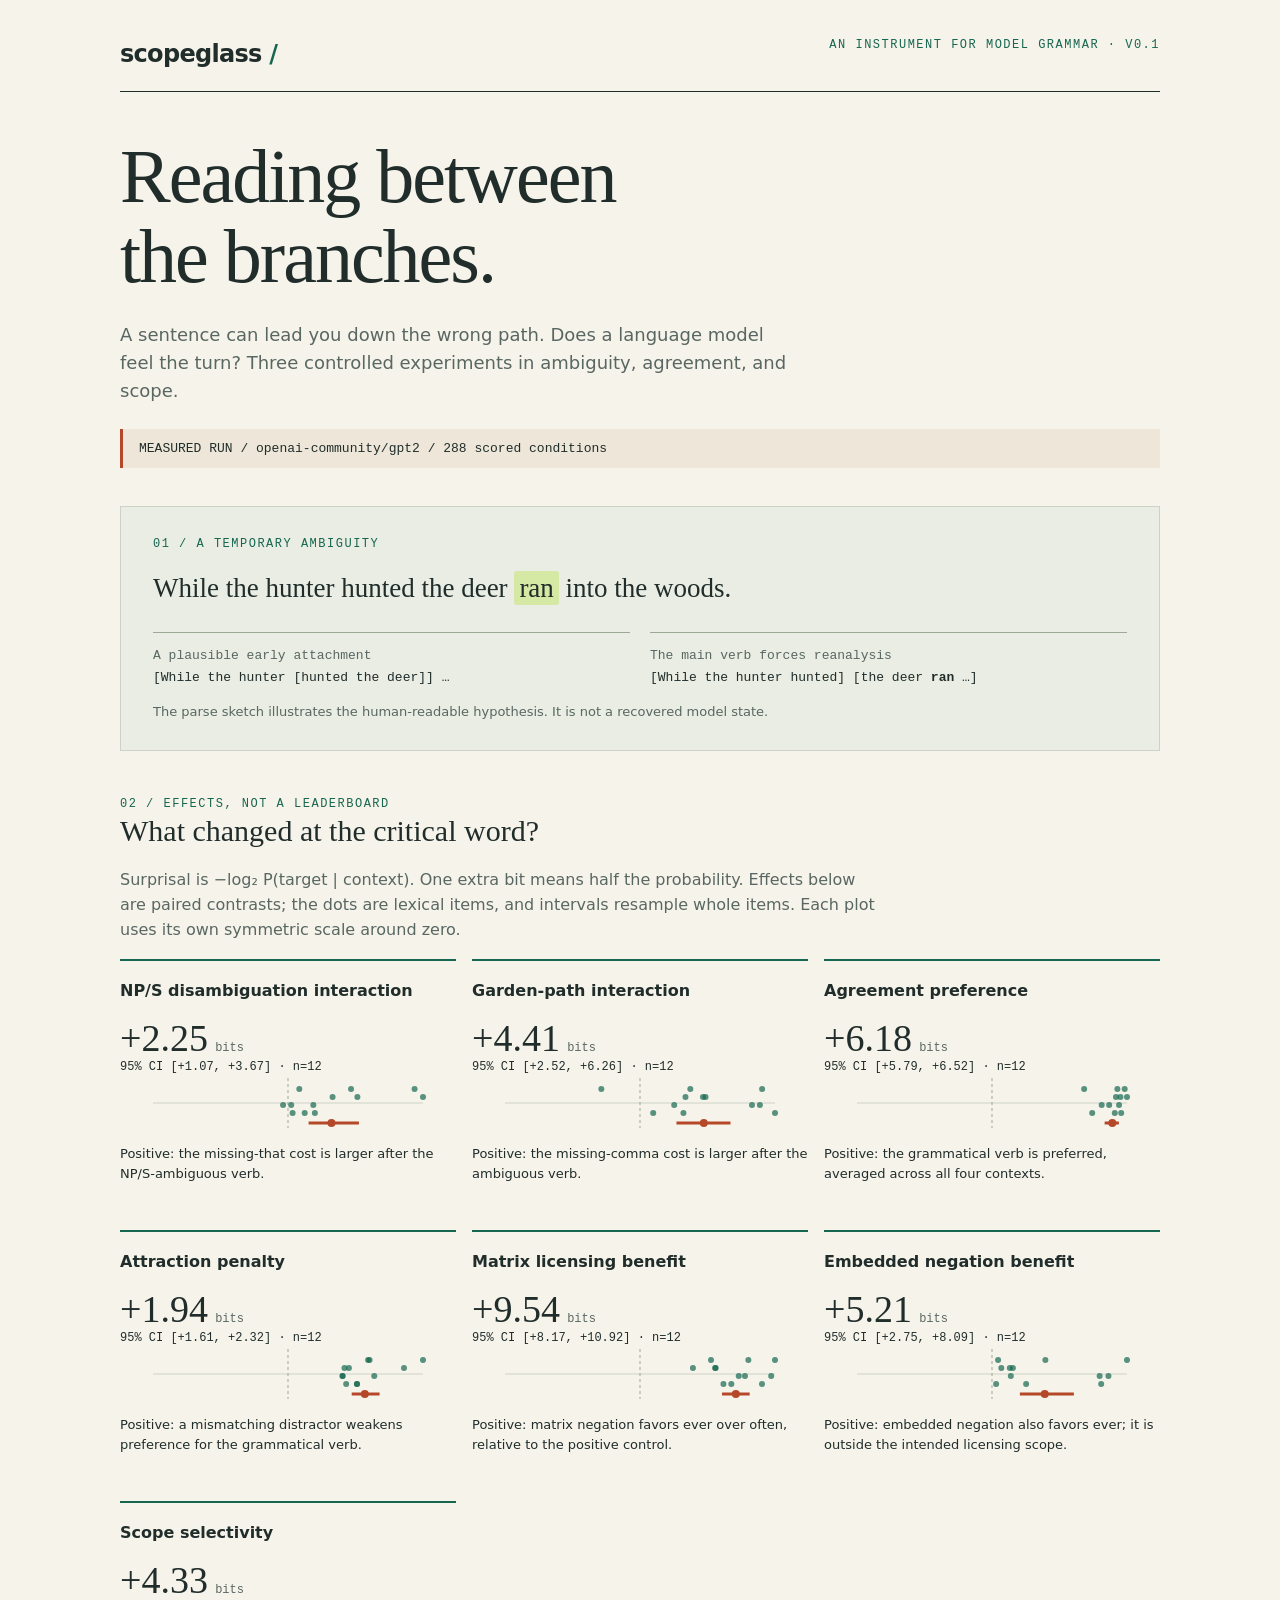
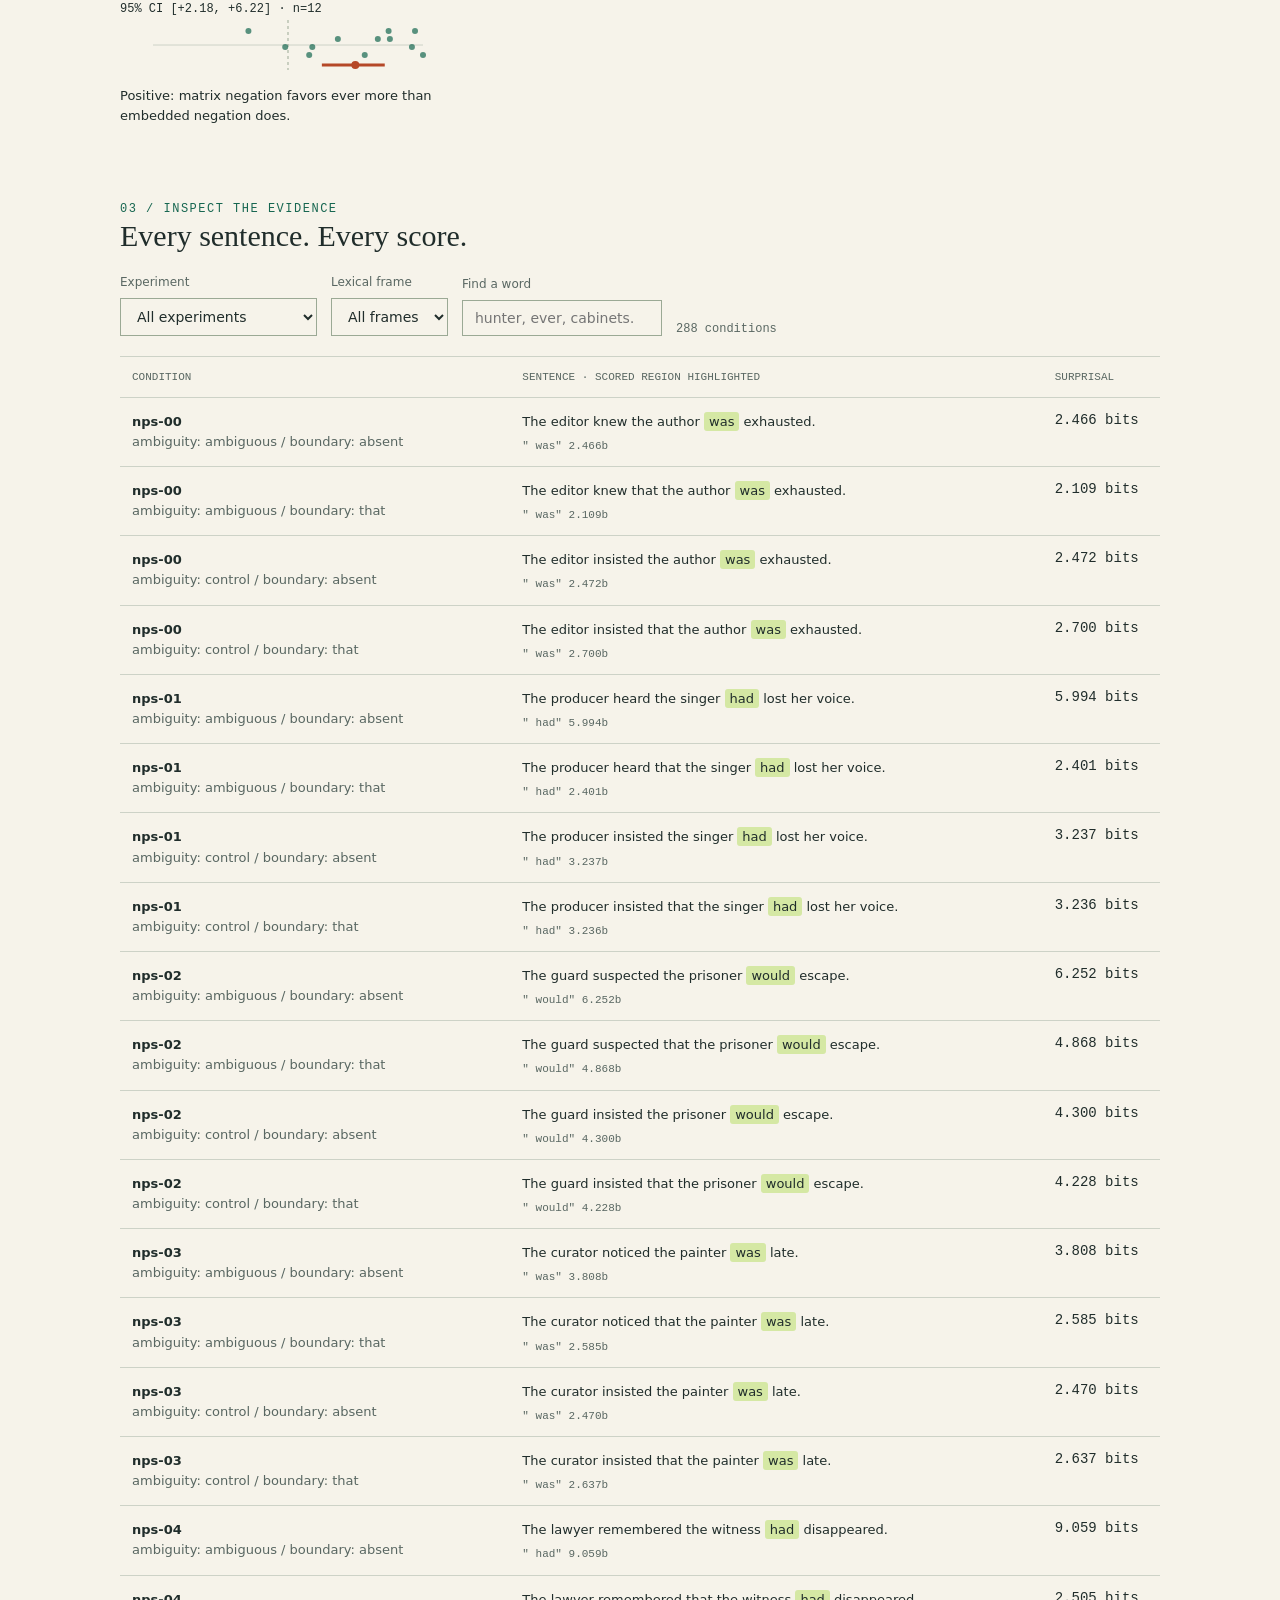
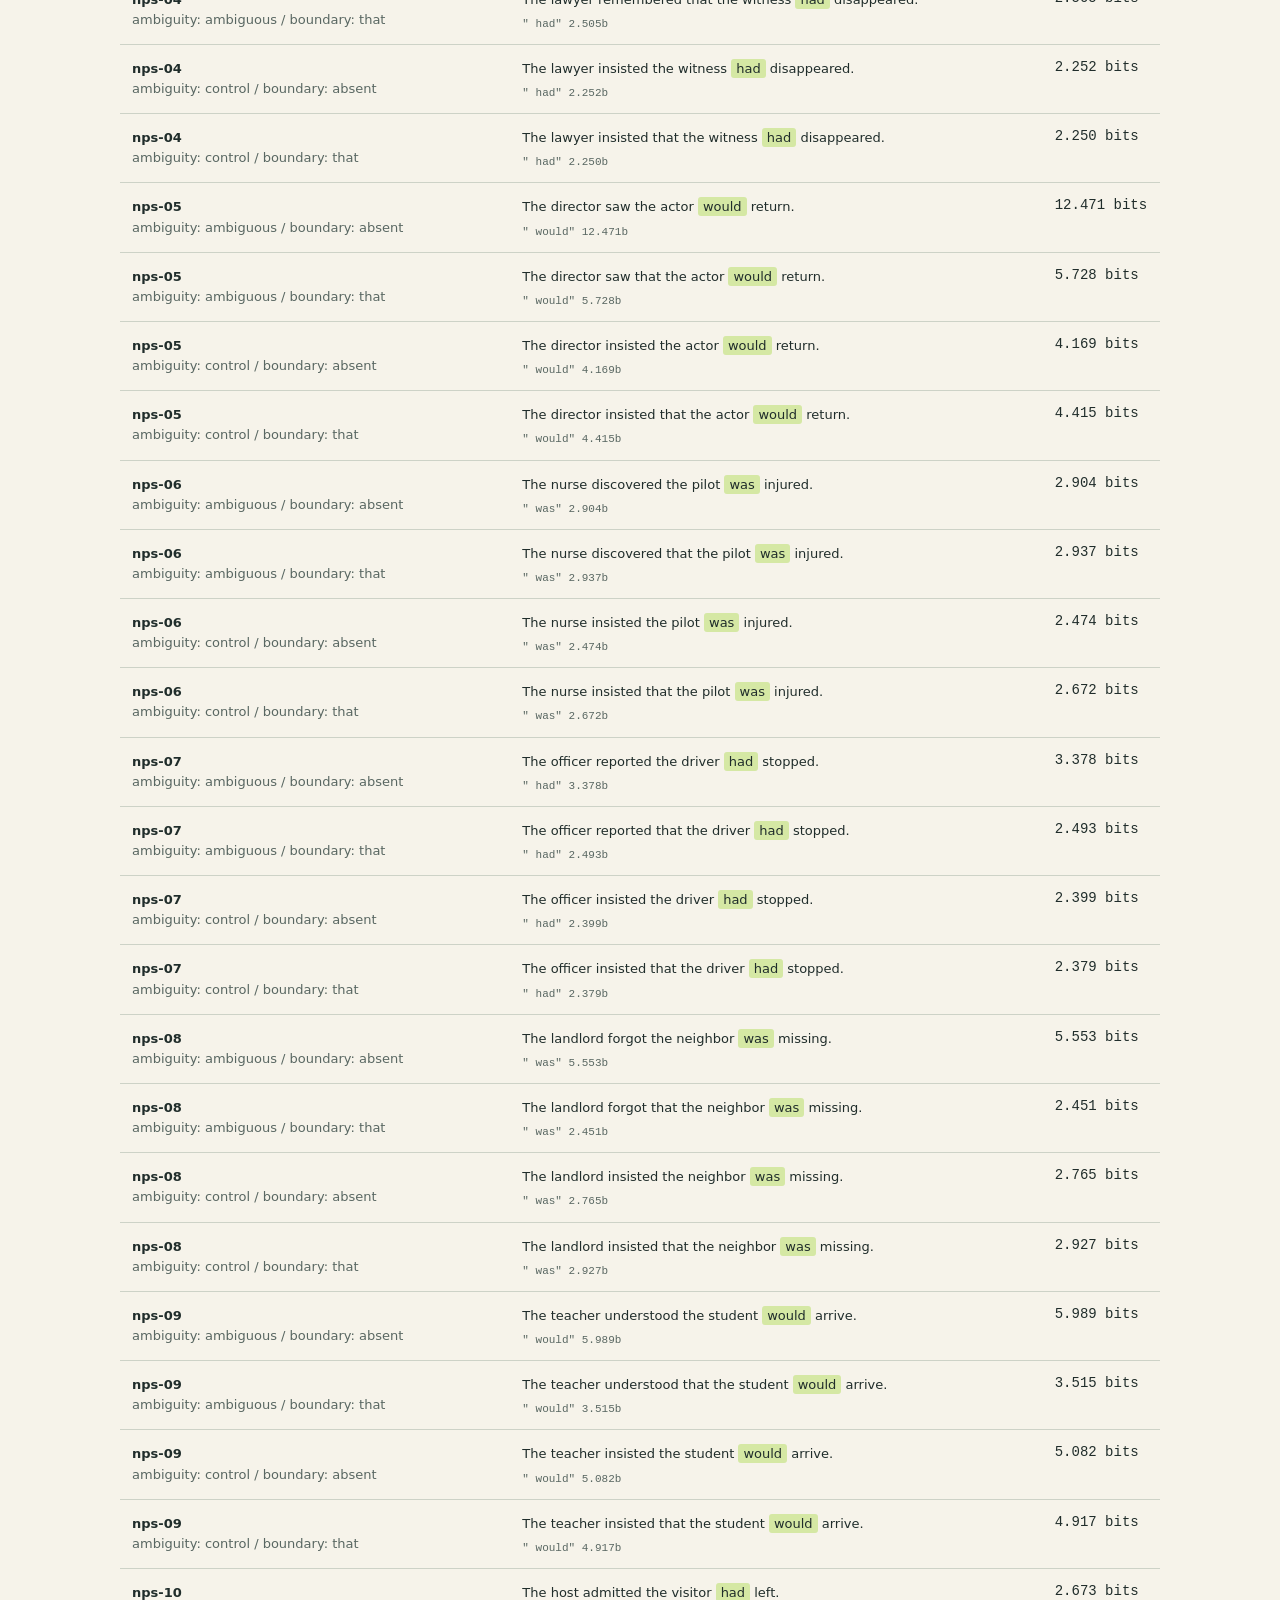
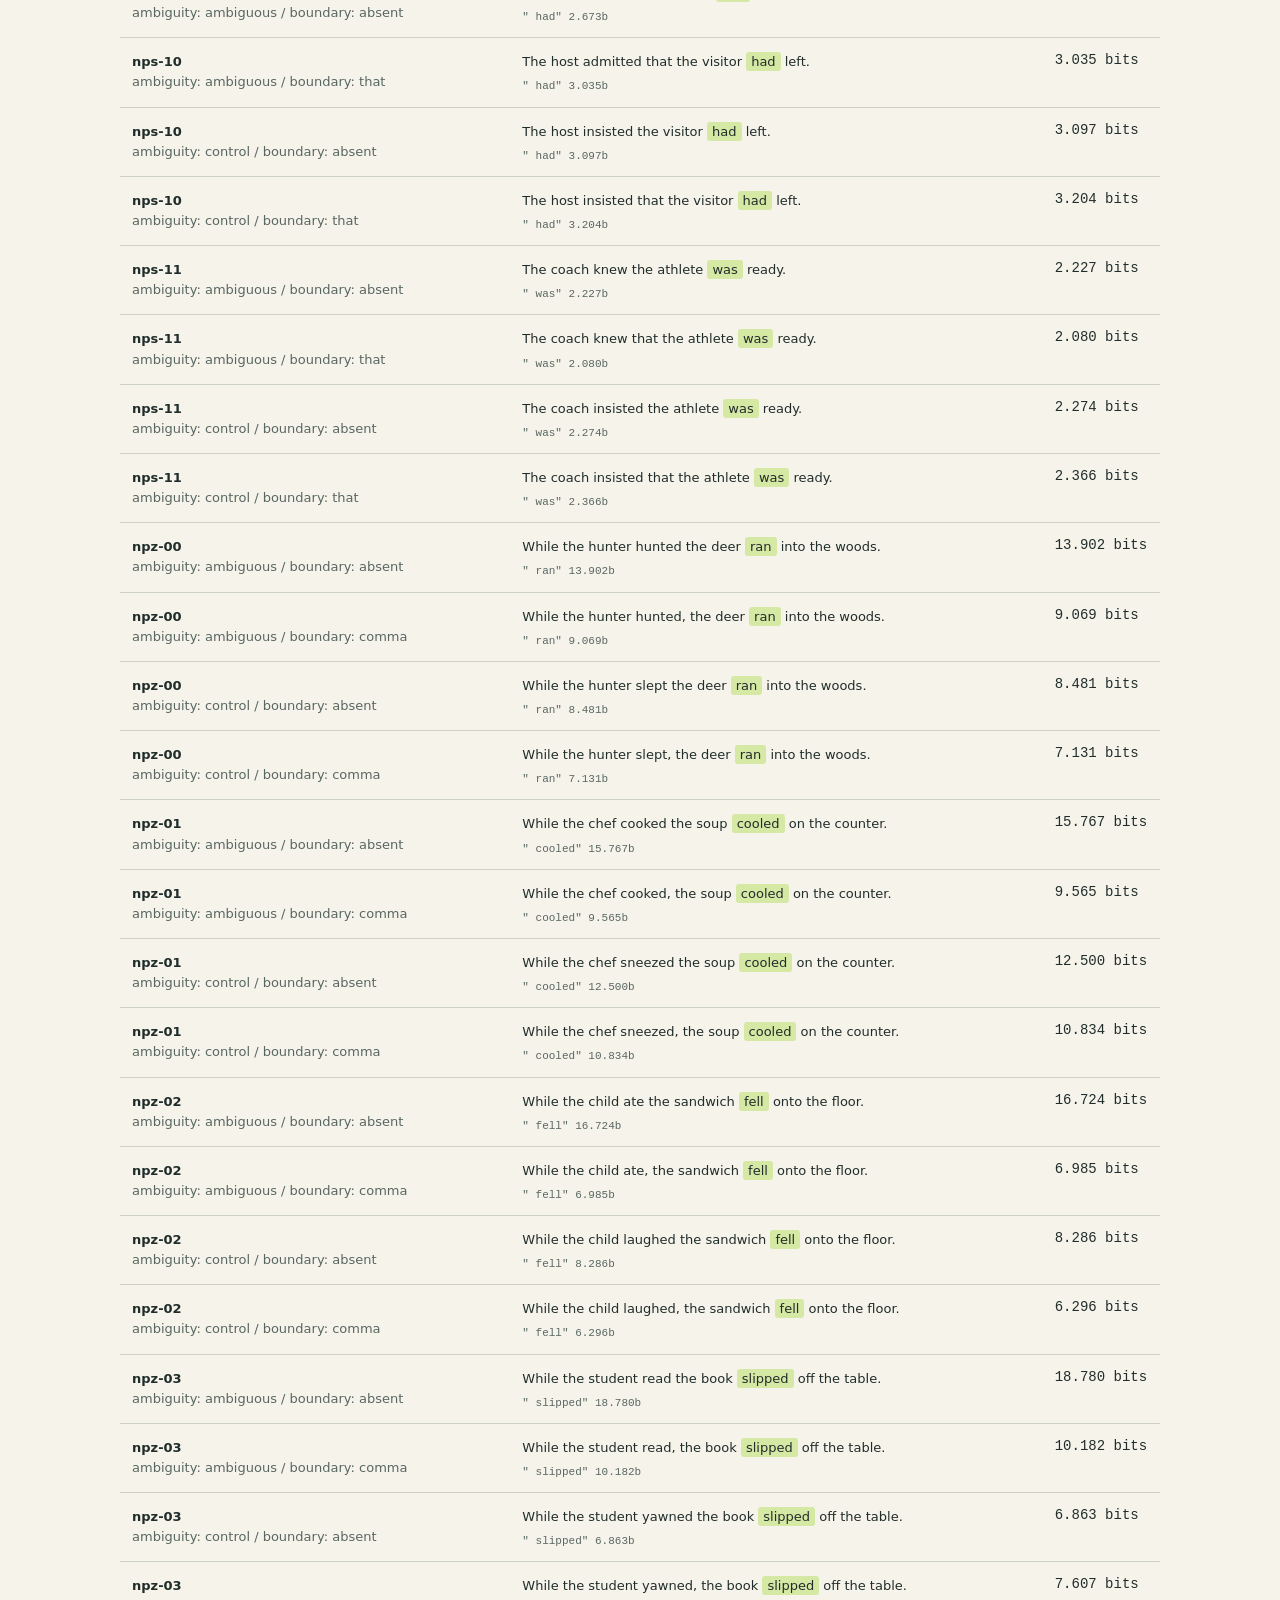
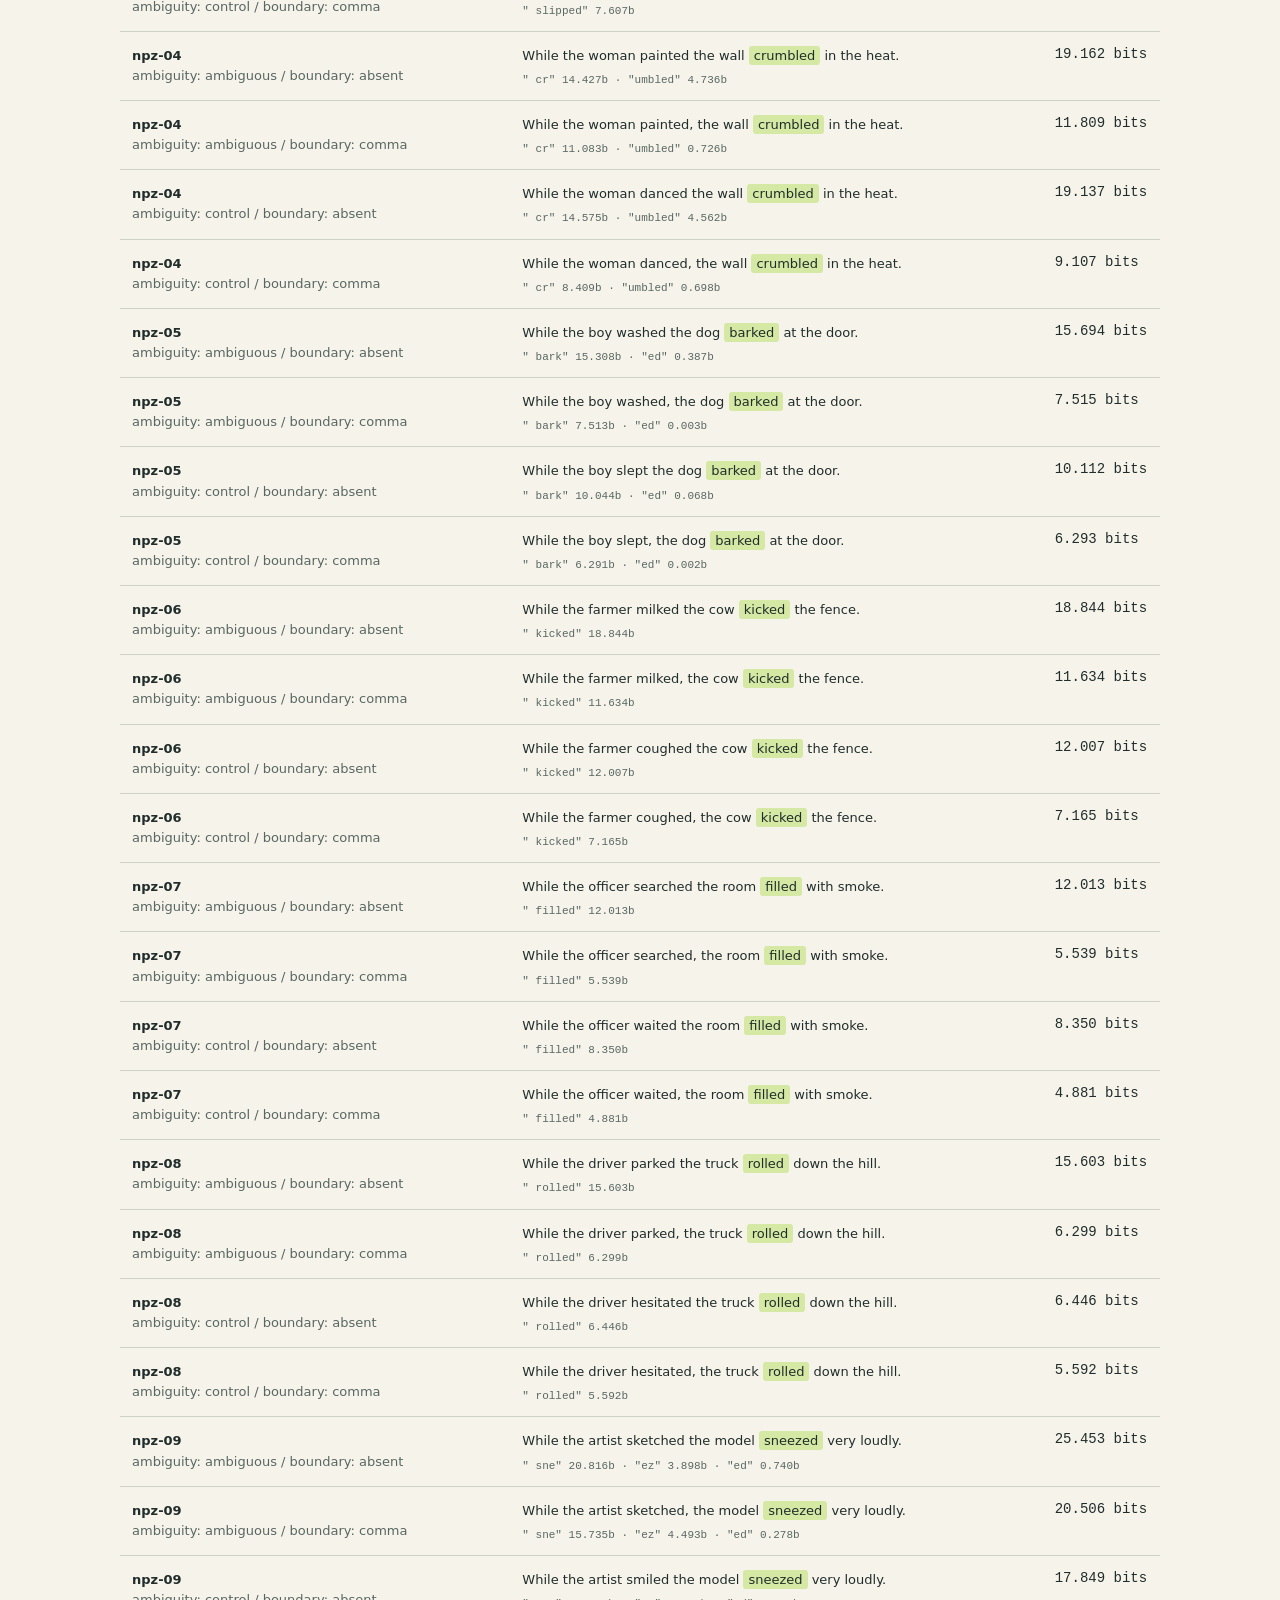
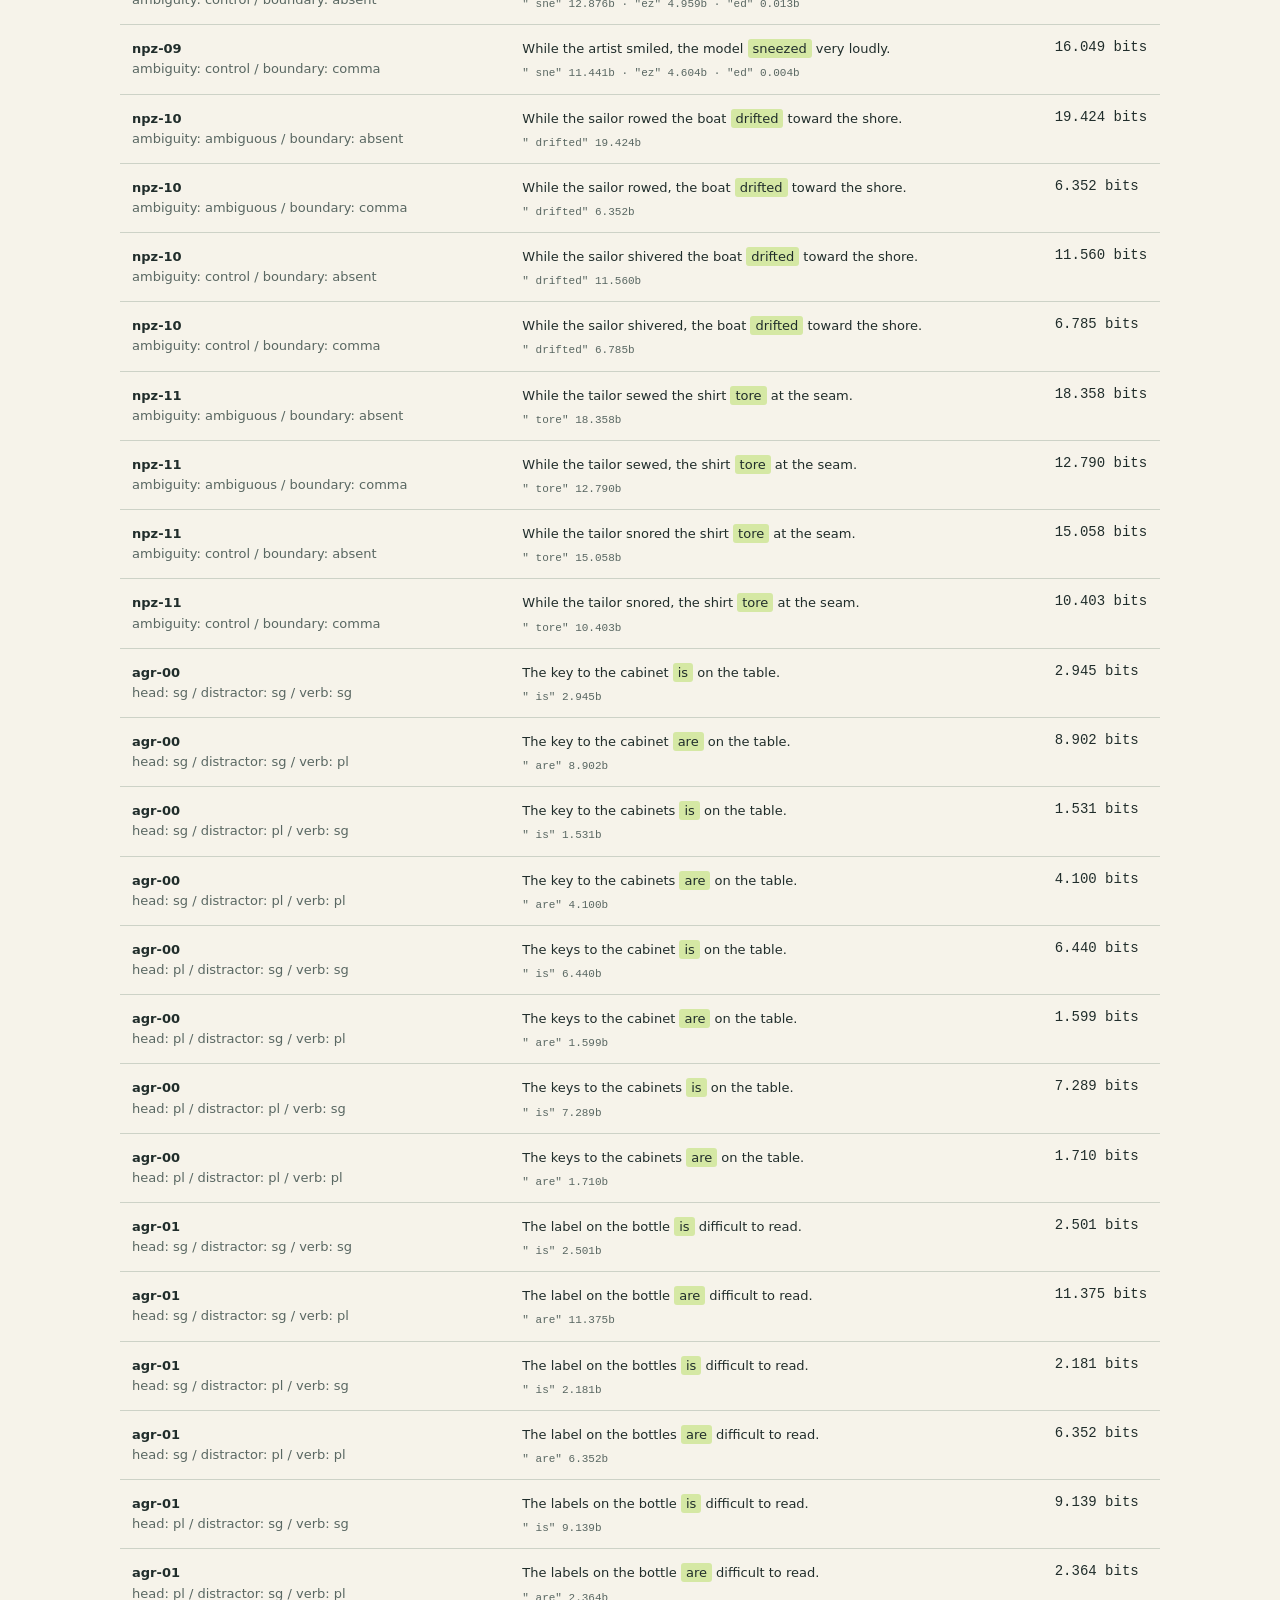
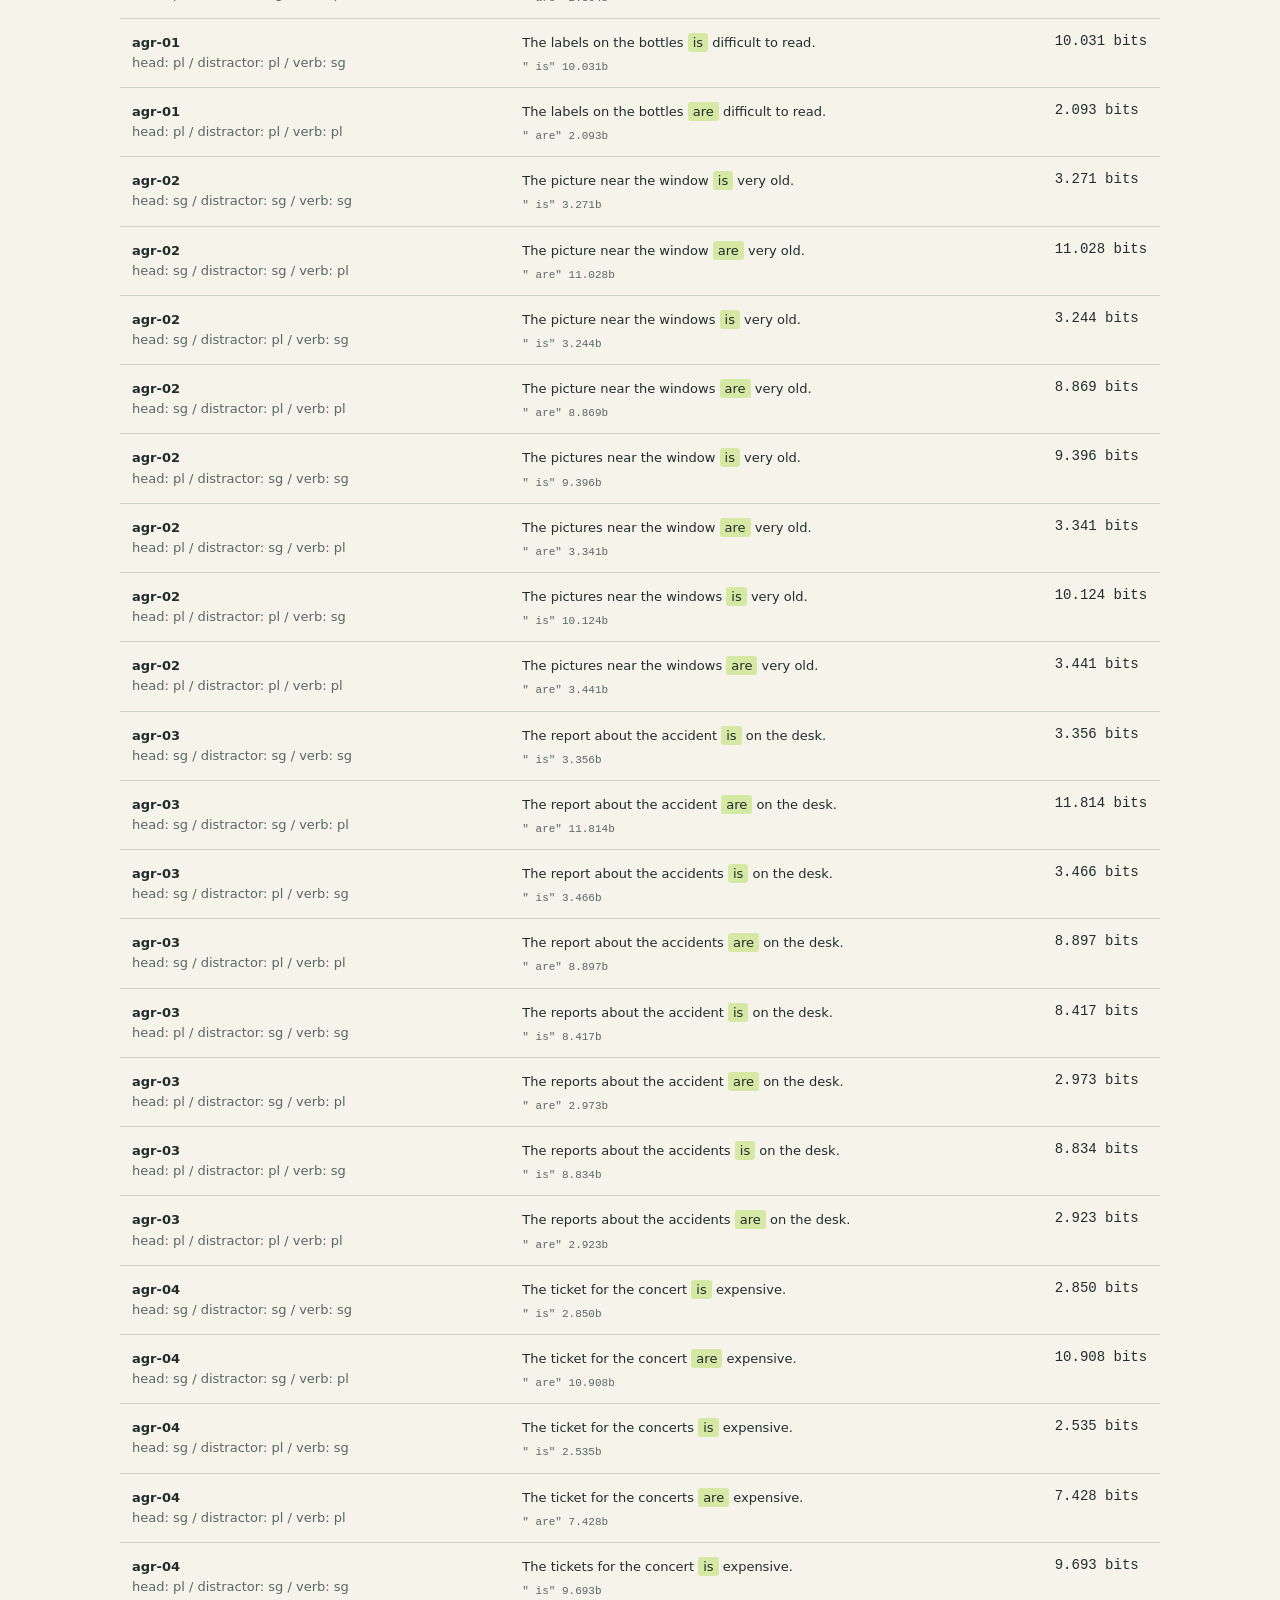
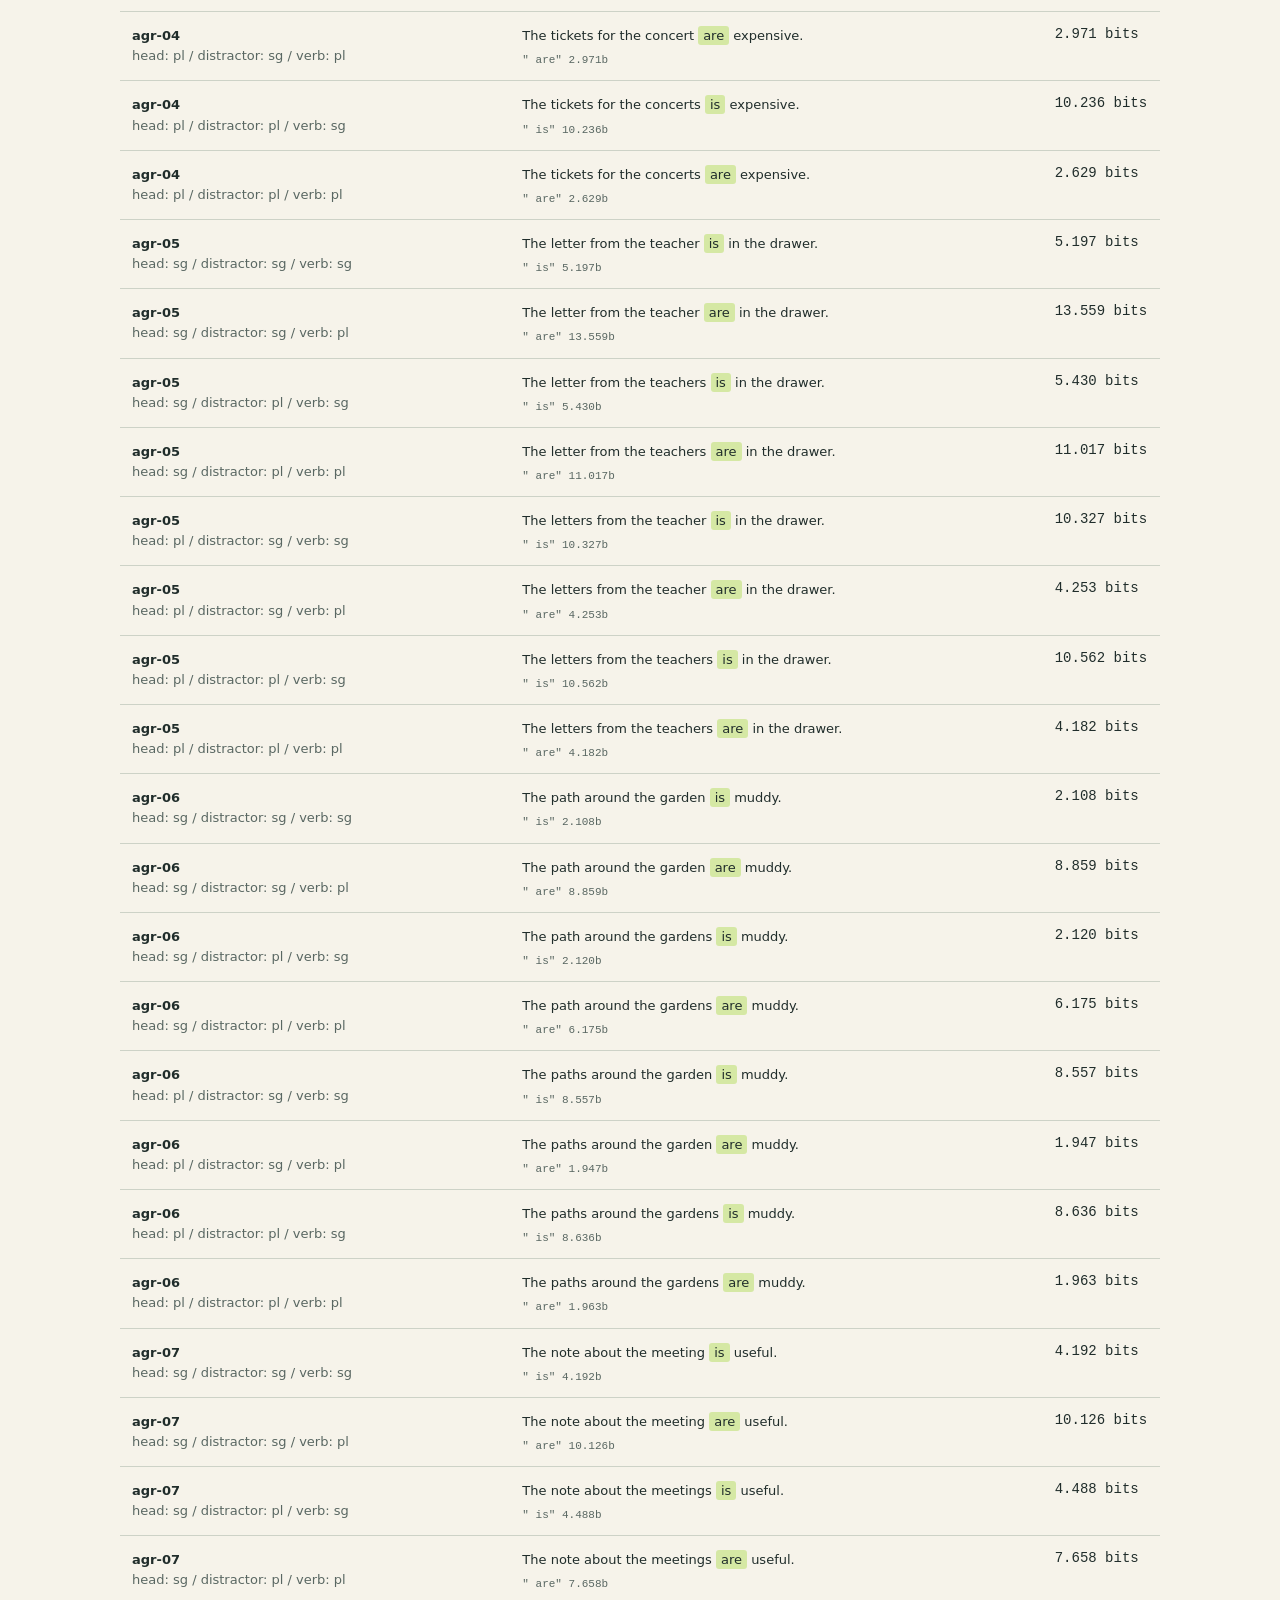
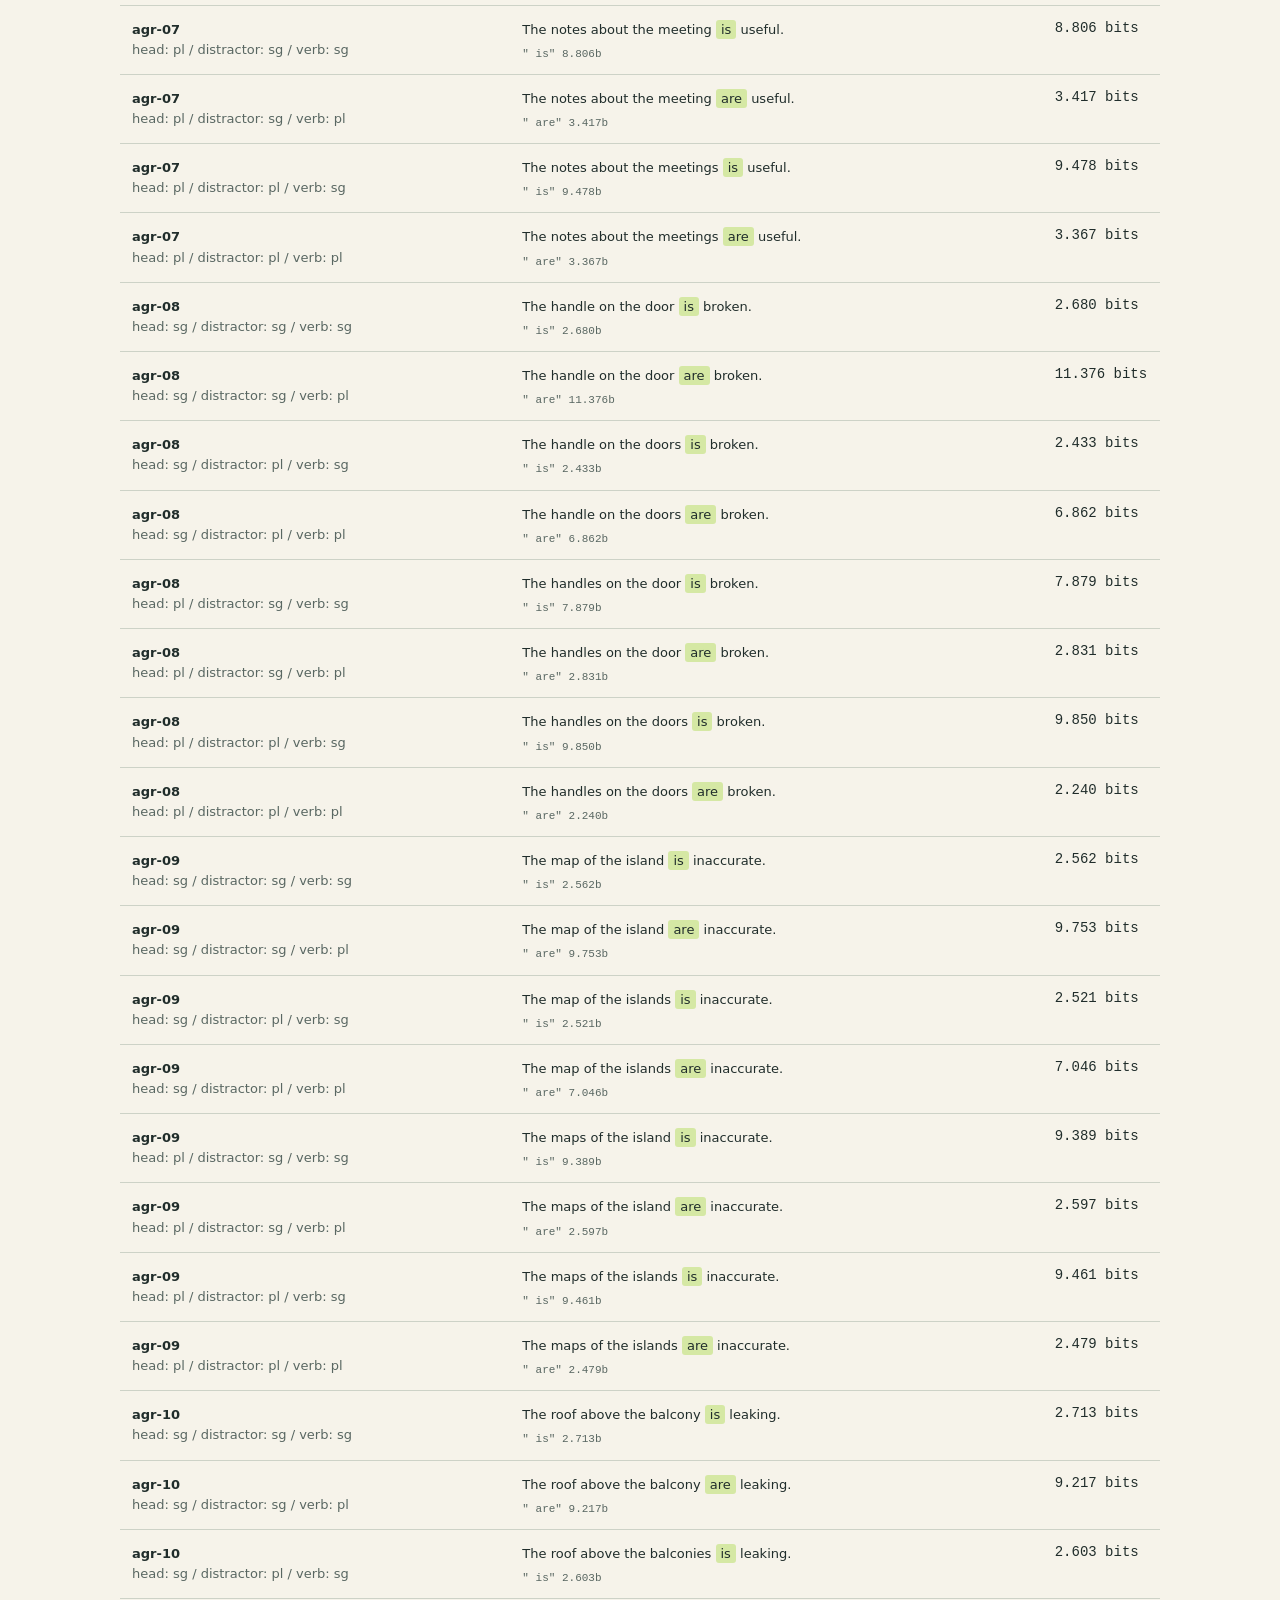
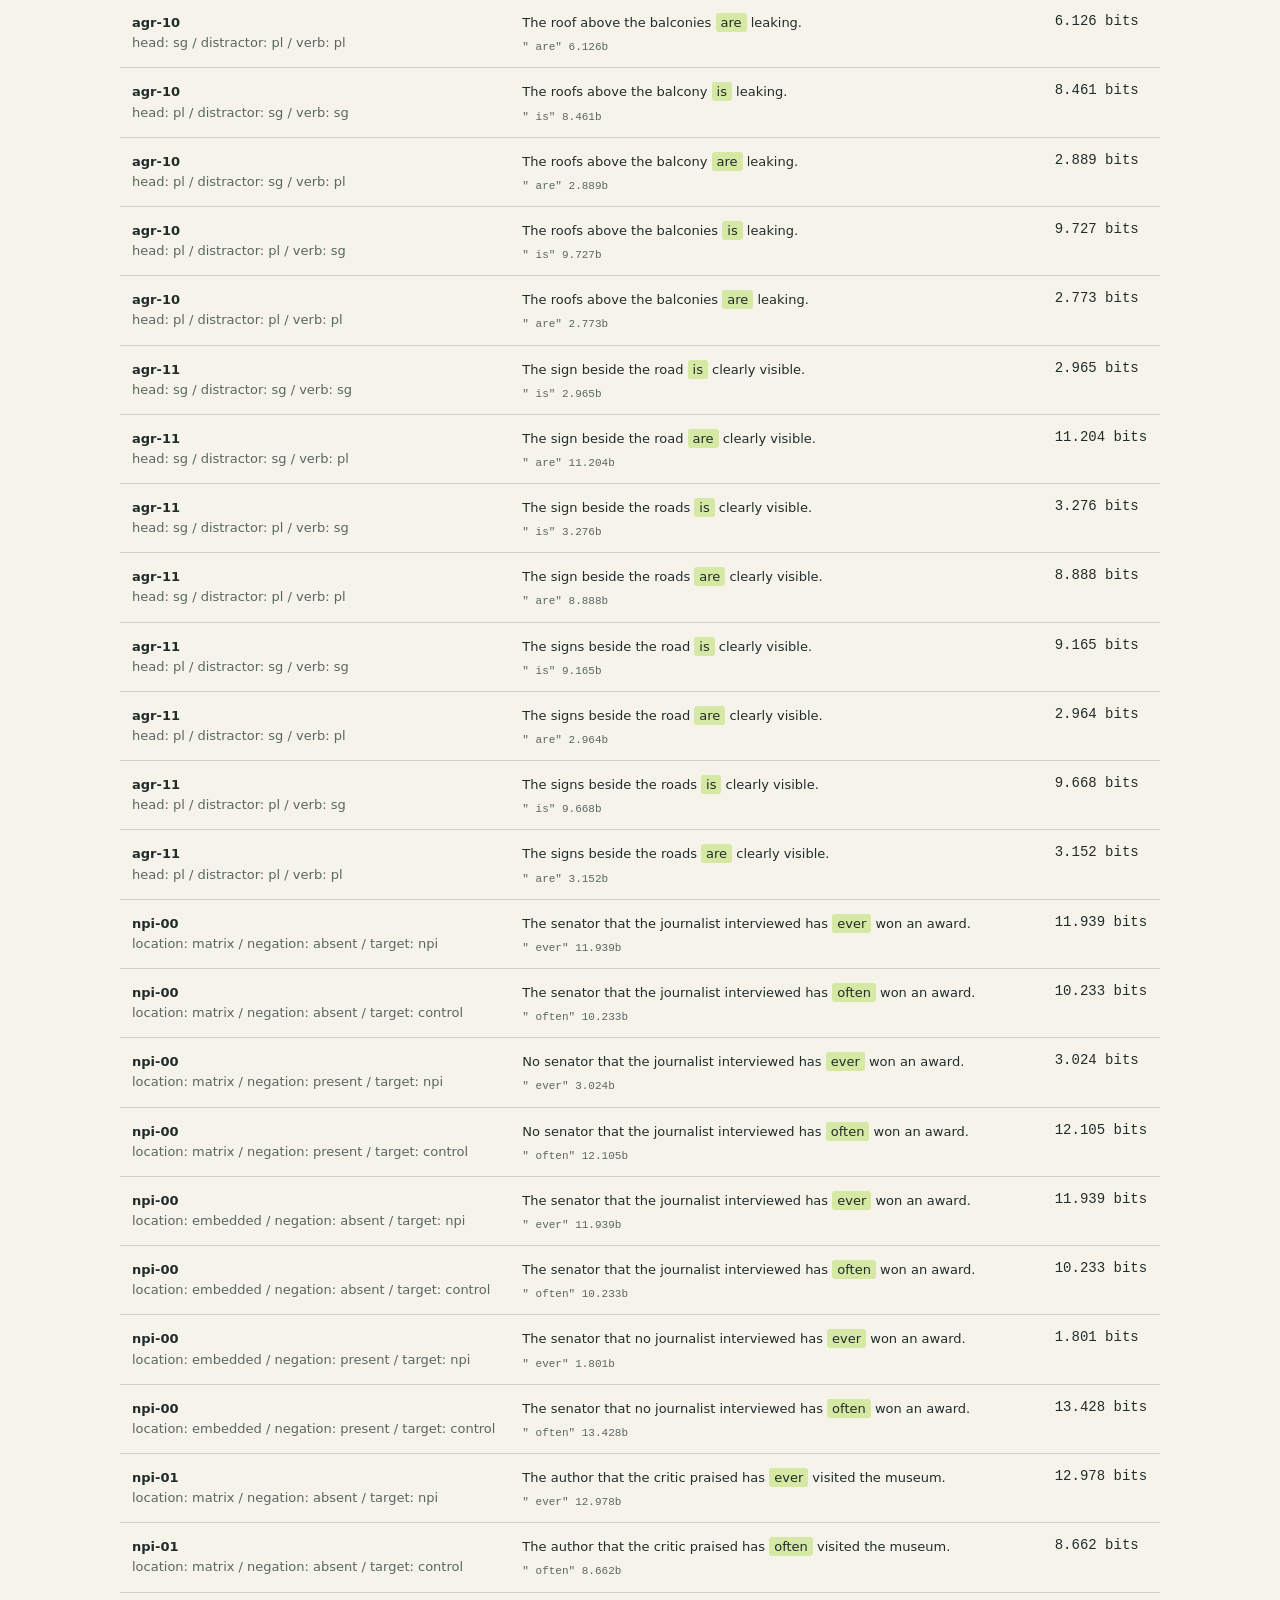
==== examples/gpt2-v2/report.html @ fc0a6b8c "Measure both GPT-2 and DistilGPT-2 on the expanded ambiguity suite" ====
<!doctype html>
<html lang="en">
<meta charset="utf-8">
<meta name="viewport" content="width=device-width, initial-scale=1">
<title>Scopeglass — Reading between the branches</title>
<style>
:root{--paper:#f6f3ea;--ink:#202d2b;--muted:#596762;--line:#cdd2c7;--green:#166650;--orange:#b54828}
*{box-sizing:border-box}body{margin:0;background:var(--paper);color:var(--ink);font:16px/1.55 system-ui,sans-serif}
main{max-width:1120px;margin:auto;padding:36px 40px 70px}header{display:flex;justify-content:space-between;border-bottom:1px solid var(--ink);padding-bottom:18px;gap:20px}
.brand{font-weight:750;letter-spacing:-.7px;font-size:24px}.eyebrow{font:12px/1.6 ui-monospace,monospace;text-transform:uppercase;letter-spacing:1.5px;color:var(--green)}
h1{font:normal clamp(42px,6vw,76px)/1.05 Georgia,serif;letter-spacing:-2px;max-width:780px;margin:45px 0 24px}h2{font:normal 30px Georgia,serif;margin:0 0 20px}h3{font-size:16px;margin:0 0 12px}p{max-width:760px} .intro{font-size:18px;color:var(--muted);max-width:670px}
.ribbon{padding:12px 16px;margin:25px 0;border-left:3px solid var(--orange);background:#eee7d9;font:13px ui-monospace,monospace;overflow-wrap:anywhere}
.specimen{margin:38px 0;background:#e9ede3;padding:28px 32px;border:1px solid var(--line)}.sentence{font:27px/1.6 Georgia,serif;margin:12px 0 22px}mark{background:#d5e8a4;color:var(--ink);padding:2px 5px;border-radius:3px}
.fork{display:grid;grid-template-columns:1fr 1fr;gap:20px;font:13px/1.7 ui-monospace,monospace}.fork>div{border-top:1px solid #9ba995;padding-top:12px}.muted{color:var(--muted)}
section{margin-top:44px} .cards{display:grid;grid-template-columns:repeat(3,1fr);gap:16px}.card{border-top:2px solid var(--green);padding:18px 0}.number{font:38px Georgia,serif}.unit{font:12px ui-monospace,monospace;color:var(--muted)}.card p{font-size:13px;margin:12px 0}
.ci{font:12px ui-monospace,monospace}.dotplot{width:100%;height:58px;display:block} .controls{display:flex;gap:14px;flex-wrap:wrap;align-items:end;margin:20px 0}label{font-size:12px;color:var(--muted);display:grid;gap:6px}select,input{background:transparent;color:var(--ink);border:1px solid #9ba995;padding:9px 12px;font:14px system-ui;max-width:100%}
.table-wrap{overflow:auto;border-top:1px solid var(--line)}table{border-collapse:collapse;width:100%;font-size:13px;text-align:left}th,td{padding:14px 12px;border-bottom:1px solid var(--line);vertical-align:top}th{font:11px ui-monospace,monospace;color:var(--muted);text-transform:uppercase;white-space:nowrap}td:first-child{min-width:150px}td:nth-child(2){min-width:340px} .bits{white-space:nowrap;font:14px ui-monospace,monospace}.token{font:11px ui-monospace,monospace;color:var(--muted);display:block;margin-top:8px}
details{margin-top:25px;border-top:1px solid var(--line);padding:16px 0}summary{cursor:pointer;font-weight:600}pre{font-size:12px;overflow:auto;white-space:pre-wrap;overflow-wrap:anywhere}footer{border-top:1px solid var(--ink);margin-top:48px;padding-top:16px;font-size:12px;color:var(--muted)}a{color:var(--green)} .count{font:12px ui-monospace,monospace;color:var(--muted)}
@media(max-width:700px){main{padding:24px 20px}.cards{grid-template-columns:1fr 1fr}.fork{grid-template-columns:1fr}header{flex-direction:column;gap:4px}.specimen{padding:20px}h1{letter-spacing:-1px}.sentence{font-size:23px}}
@media(max-width:430px){.cards{grid-template-columns:1fr}}
</style>
<main>
<header><div class="brand">scopeglass<span style="color:var(--green)"> /</span></div><div class="eyebrow">An instrument for model grammar · v0.1</div></header>
<h1>Reading between<br>the branches.</h1>
<p class="intro">A sentence can lead you down the wrong path. Does a language model feel the turn? Three controlled experiments in ambiguity, agreement, and scope.</p>
<div class="ribbon" id="provenance"></div>
<div class="specimen"><div class="eyebrow">01 / A temporary ambiguity</div>
<div class="sentence">While the hunter hunted the deer <mark>ran</mark> into the woods.</div>
<div class="fork"><div><span class="muted">A plausible early attachment</span><br>[While the hunter [hunted the deer]] …</div><div><span class="muted">The main verb forces reanalysis</span><br>[While the hunter hunted] [the deer <b>ran</b> …]</div></div>
<p class="muted" style="font-size:13px;margin-bottom:0">The parse sketch illustrates the human-readable hypothesis. It is not a recovered model state.</p></div>
<section><div class="eyebrow">02 / Effects, not a leaderboard</div><h2>What changed at the critical word?</h2>
<p class="muted">Surprisal is −log₂ P(target | context). One extra bit means half the probability. Effects below are paired contrasts; the dots are lexical items, and intervals resample whole items. Each plot uses its own symmetric scale around zero.</p>
<div class="cards" id="cards"></div></section>
<section><div class="eyebrow">03 / Inspect the evidence</div><h2>Every sentence. Every score.</h2>
<div class="controls"><label>Experiment<select id="experiment"><option value="all">All experiments</option><option value="garden_path">Garden paths · NP/Z</option><option value="agreement">Agreement attraction</option><option value="polarity">Polarity & scope</option></select></label><label>Lexical frame<select id="item"><option value="all">All frames</option></select></label><label>Find a word<input id="search" placeholder="hunter, ever, cabinets…" type="search"></label><span id="count" class="count" aria-live="polite"></span></div>
<div class="table-wrap"><table><thead><tr><th>Condition</th><th>Sentence · scored region highlighted</th><th>Surprisal</th></tr></thead><tbody id="rows"></tbody></table></div>
</section>
<details><summary>How to read these experiments</summary>
<p><b>Garden paths.</b> Cross an optionally transitive verb with an intransitive control, and a comma with no comma. At the main verb, subtract the control's comma benefit from the ambiguous verb's comma benefit. A positive interaction is compatible with garden-path sensitivity.</p>
<p><b>Agreement.</b> Cross subject number, distractor number, and verb number. The preference is surprisal(wrong verb) − surprisal(correct verb). The attraction penalty is the loss of this preference when the distractor's number mismatches the subject.</p>
<p><b>Polarity.</b> Cross negation presence, its location, and ever/often. Measure how much negation changes the preference for ever over often. Scope selectivity is the matrix benefit minus the embedded benefit.</p>
<p>These are small, authored English materials: 12 frames per experiment. Bootstrap intervals describe this item set, not all language. Verb frequency, plausibility, punctuation, lexical choice, and training overlap remain possible confounds. Surprisal is behavioral evidence; it does not establish that a model represents a particular parse, or that people would show the same effect. Spillover is displayed but not scored.</p>
</details>
<details><summary>Run provenance & reproducibility</summary><pre id="metadata"></pre></details>
<footer>Scopeglass / Original materials, inspectable contrasts, no aggregate grammar grade. <a href="https://github.com/eyezhick/scopeglass">Source & methods ↗</a></footer>
</main>
<script id="run-data" type="application/json">{"schema_version": 1, "metadata": {"backend": "huggingface", "model": "openai-community/gpt2", "revision": "607a30d783dfa663caf39e06633721c8d4cfcd7e", "device": "cpu", "empirical": true, "torch": "2.14.1", "transformers": "4.57.6", "dtype": "torch.float32", "scopeglass": "0.1.0", "python": "3.14.6", "platform": "macOS-26.5.2-arm64-arm-64bit-Mach-O", "created_utc": "2026-10-03T07:26:05.068936+00:00", "stimuli_sha256": "b08482960b79dac5eff99c0246055b3172cebf8b9737fdea3dedd5414592395e", "threads": 4, "experiment": "all"}, "analysis": {"samples": 2000, "seed": 17}, "summary": [{"key": "np_s", "title": "NP/S disambiguation interaction", "interpretation": "Positive: the missing-that cost is larger after the NP/S-ambiguous verb.", "estimate": 2.2504175702730813, "ci95": [1.0661551495393118, 3.6727039252718288], "n_items": 12, "items": [{"item": "nps-00", "value": 0.5853943824768066}, {"item": "nps-01", "value": 3.5921099185943604}, {"item": "nps-02", "value": 1.3112258911132812}, {"item": "nps-03", "value": 1.3904612064361572}, {"item": "nps-04", "value": 6.552524089813232}, {"item": "nps-05", "value": 6.988724231719971}, {"item": "nps-06", "value": 0.16549158096313477}, {"item": "nps-07", "value": 0.8648850917816162}, {"item": "nps-08", "value": 3.263157844543457}, {"item": "nps-09", "value": 2.308257579803467}, {"item": "nps-10", "value": -0.25553321838378906}, {"item": "nps-11", "value": 0.2383122444152832}]}, {"key": "garden_path", "title": "Garden-path interaction", "interpretation": "Positive: the missing-comma cost is larger after the ambiguous verb.", "estimate": 4.414341093952923, "ci95": [2.5232045223756967, 6.26188879708449], "n_items": 12, "items": [{"item": "npz-00", "value": 3.4819231033325195}, {"item": "npz-01", "value": 4.536284446716309}, {"item": "npz-02", "value": 7.749350547790527}, {"item": "npz-03", "value": 9.342610836029053}, {"item": "npz-04", "value": -2.676757335662842}, {"item": "npz-05", "value": 4.359572943532839}, {"item": "npz-06", "value": 2.367274284362793}, {"item": "npz-07", "value": 3.0054211616516113}, {"item": "npz-08", "value": 8.449722290039062}, {"item": "npz-09", "value": 3.147191013675183}, {"item": "npz-10", "value": 8.296506404876709}, {"item": "npz-11", "value": 0.9129934310913086}]}, {"key": "agreement_margin", "title": "Agreement preference", "interpretation": "Positive: the grammatical verb is preferred, averaged across all four contexts.", "estimate": 6.184044579664866, "ci95": [5.789466570690275, 6.521804014034569], "n_items": 12, "items": [{"item": "agr-00", "value": 4.7365866005420685}, {"item": "agr-01", "value": 6.939180672168732}, {"item": "agr-02", "value": 6.529936194419861}, {"item": "agr-03", "value": 6.310819149017334}, {"item": "agr-04", "value": 6.819684386253357}, {"item": "agr-05", "value": 6.600724577903748}, {"item": "agr-06", "value": 6.022147446870804}, {"item": "agr-07", "value": 5.150841772556305}, {"item": "agr-08", "value": 6.445992290973663}, {"item": "agr-09", "value": 6.3724992871284485}, {"item": "agr-10", "value": 5.6383233070373535}, {"item": "agr-11", "value": 6.64179927110672}]}, {"key": "attraction", "title": "Attraction penalty", "interpretation": "Positive: a mismatching distractor weakens preference for the grammatical verb.", "estimate": 1.942094494899114, "ci95": [1.6113669350743294, 2.316255890950561], "n_items": 12, "items": [{"item": "agr-00", "value": 2.0628947615623474}, {"item": "agr-01", "value": 2.933242440223694}, {"item": "agr-02", "value": 1.380352258682251}, {"item": "agr-03", "value": 1.746699333190918}, {"item": "agr-04", "value": 2.0247557163238525}, {"item": "agr-05", "value": 1.5405738353729248}, {"item": "agr-06", "value": 1.3794108033180237}, {"item": "agr-07", "value": 1.7423409223556519}, {"item": "agr-08", "value": 3.414315342903137}, {"item": "agr-09", "value": 1.428242564201355}, {"item": "agr-10", "value": 2.181378126144409}, {"item": "agr-11", "value": 1.4709278345108032}]}, {"key": "matrix_licensing", "title": "Matrix licensing benefit", "interpretation": "Positive: matrix negation favors ever over often, relative to the positive control.", "estimate": 9.539603173732758, "ci95": [8.166804453233878, 10.919546104967592], "n_items": 12, "items": [{"item": "npi-00", "value": 10.787290096282959}, {"item": "npi-01", "value": 7.536945819854736}, {"item": "npi-02", "value": 13.06230616569519}, {"item": "npi-03", "value": 12.145487070083618}, {"item": "npi-04", "value": 7.072102069854736}, {"item": "npi-05", "value": 7.477794647216797}, {"item": "npi-06", "value": 9.831958770751953}, {"item": "npi-07", "value": 8.30875825881958}, {"item": "npi-08", "value": 13.441250085830688}, {"item": "npi-09", "value": 5.269097328186035}, {"item": "npi-10", "value": 10.45009469985962}, {"item": "npi-11", "value": 9.092153072357178}]}, {"key": "embedded_licensing", "title": "Embedded negation benefit", "interpretation": "Positive: embedded negation also favors ever; it is outside the intended licensing scope.", "estimate": 5.208342343568802, "ci95": [2.7537576079368593, 8.0875481399397], "n_items": 12, "items": [{"item": "npi-00", "value": 13.332864165306091}, {"item": "npi-01", "value": 1.7583727836608887}, {"item": "npi-02", "value": 11.49929428100586}, {"item": "npi-03", "value": 10.782689571380615}, {"item": "npi-04", "value": 0.6008548736572266}, {"item": "npi-05", "value": 0.9225749969482422}, {"item": "npi-06", "value": 1.8605051040649414}, {"item": "npi-07", "value": 3.372365951538086}, {"item": "npi-08", "value": 5.270285606384277}, {"item": "npi-09", "value": 2.061997413635254}, {"item": "npi-10", "value": 10.630464553833008}, {"item": "npi-11", "value": 0.4078388214111328}]}, {"key": "scope_selectivity", "title": "Scope selectivity", "interpretation": "Positive: matrix negation favors ever more than embedded negation does.", "estimate": 4.331260830163956, "ci95": [2.1788544634977973, 6.224354547262191], "n_items": 12, "items": [{"item": "npi-00", "value": -2.5455740690231323}, {"item": "npi-01", "value": 5.778573036193848}, {"item": "npi-02", "value": 1.563011884689331}, {"item": "npi-03", "value": 1.362797498703003}, {"item": "npi-04", "value": 6.47124719619751}, {"item": "npi-05", "value": 6.555219650268555}, {"item": "npi-06", "value": 7.971453666687012}, {"item": "npi-07", "value": 4.936392307281494}, {"item": "npi-08", "value": 8.170964479446411}, {"item": "npi-09", "value": 3.2070999145507812}, {"item": "npi-10", "value": -0.18036985397338867}, {"item": "npi-11", "value": 8.684314250946045}]}], "rows": [{"id": "nps-00-ambiguous-absent", "item": "nps-00", "experiment": "np_s", "context": "The editor knew the author", "target": " was", "spillover": " exhausted.", "factors": {"ambiguity": "ambiguous", "boundary": "absent"}, "surprisal_bits": 2.465916156768799, "tokens": [{"id": 373, "text": " was", "bits": 2.465916156768799}]}, {"id": "nps-00-ambiguous-that", "item": "nps-00", "experiment": "np_s", "context": "The editor knew that the author", "target": " was", "spillover": " exhausted.", "factors": {"ambiguity": "ambiguous", "boundary": "that"}, "surprisal_bits": 2.1088595390319824, "tokens": [{"id": 373, "text": " was", "bits": 2.1088595390319824}]}, {"id": "nps-00-control-absent", "item": "nps-00", "experiment": "np_s", "context": "The editor insisted the author", "target": " was", "spillover": " exhausted.", "factors": {"ambiguity": "control", "boundary": "absent"}, "surprisal_bits": 2.471614360809326, "tokens": [{"id": 373, "text": " was", "bits": 2.471614360809326}]}, {"id": "nps-00-control-that", "item": "nps-00", "experiment": "np_s", "context": "The editor insisted that the author", "target": " was", "spillover": " exhausted.", "factors": {"ambiguity": "control", "boundary": "that"}, "surprisal_bits": 2.6999521255493164, "tokens": [{"id": 373, "text": " was", "bits": 2.6999521255493164}]}, {"id": "nps-01-ambiguous-absent", "item": "nps-01", "experiment": "np_s", "context": "The producer heard the singer", "target": " had", "spillover": " lost her voice.", "factors": {"ambiguity": "ambiguous", "boundary": "absent"}, "surprisal_bits": 5.994234561920166, "tokens": [{"id": 550, "text": " had", "bits": 5.994234561920166}]}, {"id": "nps-01-ambiguous-that", "item": "nps-01", "experiment": "np_s", "context": "The producer heard that the singer", "target": " had", "spillover": " lost her voice.", "factors": {"ambiguity": "ambiguous", "boundary": "that"}, "surprisal_bits": 2.4011282920837402, "tokens": [{"id": 550, "text": " had", "bits": 2.4011282920837402}]}, {"id": "nps-01-control-absent", "item": "nps-01", "experiment": "np_s", "context": "The producer insisted the singer", "target": " had", "spillover": " lost her voice.", "factors": {"ambiguity": "control", "boundary": "absent"}, "surprisal_bits": 3.2370522022247314, "tokens": [{"id": 550, "text": " had", "bits": 3.2370522022247314}]}, {"id": "nps-01-control-that", "item": "nps-01", "experiment": "np_s", "context": "The producer insisted that the singer", "target": " had", "spillover": " lost her voice.", "factors": {"ambiguity": "control", "boundary": "that"}, "surprisal_bits": 3.236055850982666, "tokens": [{"id": 550, "text": " had", "bits": 3.236055850982666}]}, {"id": "nps-02-ambiguous-absent", "item": "nps-02", "experiment": "np_s", "context": "The guard suspected the prisoner", "target": " would", "spillover": " escape.", "factors": {"ambiguity": "ambiguous", "boundary": "absent"}, "surprisal_bits": 6.251809597015381, "tokens": [{"id": 561, "text": " would", "bits": 6.251809597015381}]}, {"id": "nps-02-ambiguous-that", "item": "nps-02", "experiment": "np_s", "context": "The guard suspected that the prisoner", "target": " would", "spillover": " escape.", "factors": {"ambiguity": "ambiguous", "boundary": "that"}, "surprisal_bits": 4.868112087249756, "tokens": [{"id": 561, "text": " would", "bits": 4.868112087249756}]}, {"id": "nps-02-control-absent", "item": "nps-02", "experiment": "np_s", "context": "The guard insisted the prisoner", "target": " would", "spillover": " escape.", "factors": {"ambiguity": "control", "boundary": "absent"}, "surprisal_bits": 4.300281047821045, "tokens": [{"id": 561, "text": " would", "bits": 4.300281047821045}]}, {"id": "nps-02-control-that", "item": "nps-02", "experiment": "np_s", "context": "The guard insisted that the prisoner", "target": " would", "spillover": " escape.", "factors": {"ambiguity": "control", "boundary": "that"}, "surprisal_bits": 4.227809429168701, "tokens": [{"id": 561, "text": " would", "bits": 4.227809429168701}]}, {"id": "nps-03-ambiguous-absent", "item": "nps-03", "experiment": "np_s", "context": "The curator noticed the painter", "target": " was", "spillover": " late.", "factors": {"ambiguity": "ambiguous", "boundary": "absent"}, "surprisal_bits": 3.80781626701355, "tokens": [{"id": 373, "text": " was", "bits": 3.80781626701355}]}, {"id": "nps-03-ambiguous-that", "item": "nps-03", "experiment": "np_s", "context": "The curator noticed that the painter", "target": " was", "spillover": " late.", "factors": {"ambiguity": "ambiguous", "boundary": "that"}, "surprisal_bits": 2.584902763366699, "tokens": [{"id": 373, "text": " was", "bits": 2.584902763366699}]}, {"id": "nps-03-control-absent", "item": "nps-03", "experiment": "np_s", "context": "The curator insisted the painter", "target": " was", "spillover": " late.", "factors": {"ambiguity": "control", "boundary": "absent"}, "surprisal_bits": 2.4697670936584473, "tokens": [{"id": 373, "text": " was", "bits": 2.4697670936584473}]}, {"id": "nps-03-control-that", "item": "nps-03", "experiment": "np_s", "context": "The curator insisted that the painter", "target": " was", "spillover": " late.", "factors": {"ambiguity": "control", "boundary": "that"}, "surprisal_bits": 2.637314796447754, "tokens": [{"id": 373, "text": " was", "bits": 2.637314796447754}]}, {"id": "nps-04-ambiguous-absent", "item": "nps-04", "experiment": "np_s", "context": "The lawyer remembered the witness", "target": " had", "spillover": " disappeared.", "factors": {"ambiguity": "ambiguous", "boundary": "absent"}, "surprisal_bits": 9.059245109558105, "tokens": [{"id": 550, "text": " had", "bits": 9.059245109558105}]}, {"id": "nps-04-ambiguous-that", "item": "nps-04", "experiment": "np_s", "context": "The lawyer remembered that the witness", "target": " had", "spillover": " disappeared.", "factors": {"ambiguity": "ambiguous", "boundary": "that"}, "surprisal_bits": 2.505054473876953, "tokens": [{"id": 550, "text": " had", "bits": 2.505054473876953}]}, {"id": "nps-04-control-absent", "item": "nps-04", "experiment": "np_s", "context": "The lawyer insisted the witness", "target": " had", "spillover": " disappeared.", "factors": {"ambiguity": "control", "boundary": "absent"}, "surprisal_bits": 2.2519264221191406, "tokens": [{"id": 550, "text": " had", "bits": 2.2519264221191406}]}, {"id": "nps-04-control-that", "item": "nps-04", "experiment": "np_s", "context": "The lawyer insisted that the witness", "target": " had", "spillover": " disappeared.", "factors": {"ambiguity": "control", "boundary": "that"}, "surprisal_bits": 2.2502598762512207, "tokens": [{"id": 550, "text": " had", "bits": 2.2502598762512207}]}, {"id": "nps-05-ambiguous-absent", "item": "nps-05", "experiment": "np_s", "context": "The director saw the actor", "target": " would", "spillover": " return.", "factors": {"ambiguity": "ambiguous", "boundary": "absent"}, "surprisal_bits": 12.470759391784668, "tokens": [{"id": 561, "text": " would", "bits": 12.470759391784668}]}, {"id": "nps-05-ambiguous-that", "item": "nps-05", "experiment": "np_s", "context": "The director saw that the actor", "target": " would", "spillover": " return.", "factors": {"ambiguity": "ambiguous", "boundary": "that"}, "surprisal_bits": 5.727822303771973, "tokens": [{"id": 561, "text": " would", "bits": 5.727822303771973}]}, {"id": "nps-05-control-absent", "item": "nps-05", "experiment": "np_s", "context": "The director insisted the actor", "target": " would", "spillover": " return.", "factors": {"ambiguity": "control", "boundary": "absent"}, "surprisal_bits": 4.169277667999268, "tokens": [{"id": 561, "text": " would", "bits": 4.169277667999268}]}, {"id": "nps-05-control-that", "item": "nps-05", "experiment": "np_s", "context": "The director insisted that the actor", "target": " would", "spillover": " return.", "factors": {"ambiguity": "control", "boundary": "that"}, "surprisal_bits": 4.415064811706543, "tokens": [{"id": 561, "text": " would", "bits": 4.415064811706543}]}, {"id": "nps-06-ambiguous-absent", "item": "nps-06", "experiment": "np_s", "context": "The nurse discovered the pilot", "target": " was", "spillover": " injured.", "factors": {"ambiguity": "ambiguous", "boundary": "absent"}, "surprisal_bits": 2.904327392578125, "tokens": [{"id": 373, "text": " was", "bits": 2.904327392578125}]}, {"id": "nps-06-ambiguous-that", "item": "nps-06", "experiment": "np_s", "context": "The nurse discovered that the pilot", "target": " was", "spillover": " injured.", "factors": {"ambiguity": "ambiguous", "boundary": "that"}, "surprisal_bits": 2.937432289123535, "tokens": [{"id": 373, "text": " was", "bits": 2.937432289123535}]}, {"id": "nps-06-control-absent", "item": "nps-06", "experiment": "np_s", "context": "The nurse insisted the pilot", "target": " was", "spillover": " injured.", "factors": {"ambiguity": "control", "boundary": "absent"}, "surprisal_bits": 2.4735121726989746, "tokens": [{"id": 373, "text": " was", "bits": 2.4735121726989746}]}, {"id": "nps-06-control-that", "item": "nps-06", "experiment": "np_s", "context": "The nurse insisted that the pilot", "target": " was", "spillover": " injured.", "factors": {"ambiguity": "control", "boundary": "that"}, "surprisal_bits": 2.6721086502075195, "tokens": [{"id": 373, "text": " was", "bits": 2.6721086502075195}]}, {"id": "nps-07-ambiguous-absent", "item": "nps-07", "experiment": "np_s", "context": "The officer reported the driver", "target": " had", "spillover": " stopped.", "factors": {"ambiguity": "ambiguous", "boundary": "absent"}, "surprisal_bits": 3.378175973892212, "tokens": [{"id": 550, "text": " had", "bits": 3.378175973892212}]}, {"id": "nps-07-ambiguous-that", "item": "nps-07", "experiment": "np_s", "context": "The officer reported that the driver", "target": " had", "spillover": " stopped.", "factors": {"ambiguity": "ambiguous", "boundary": "that"}, "surprisal_bits": 2.4928951263427734, "tokens": [{"id": 550, "text": " had", "bits": 2.4928951263427734}]}, {"id": "nps-07-control-absent", "item": "nps-07", "experiment": "np_s", "context": "The officer insisted the driver", "target": " had", "spillover": " stopped.", "factors": {"ambiguity": "control", "boundary": "absent"}, "surprisal_bits": 2.3991360664367676, "tokens": [{"id": 550, "text": " had", "bits": 2.3991360664367676}]}, {"id": "nps-07-control-that", "item": "nps-07", "experiment": "np_s", "context": "The officer insisted that the driver", "target": " had", "spillover": " stopped.", "factors": {"ambiguity": "control", "boundary": "that"}, "surprisal_bits": 2.3787403106689453, "tokens": [{"id": 550, "text": " had", "bits": 2.3787403106689453}]}, {"id": "nps-08-ambiguous-absent", "item": "nps-08", "experiment": "np_s", "context": "The landlord forgot the neighbor", "target": " was", "spillover": " missing.", "factors": {"ambiguity": "ambiguous", "boundary": "absent"}, "surprisal_bits": 5.552616596221924, "tokens": [{"id": 373, "text": " was", "bits": 5.552616596221924}]}, {"id": "nps-08-ambiguous-that", "item": "nps-08", "experiment": "np_s", "context": "The landlord forgot that the neighbor", "target": " was", "spillover": " missing.", "factors": {"ambiguity": "ambiguous", "boundary": "that"}, "surprisal_bits": 2.4507975578308105, "tokens": [{"id": 373, "text": " was", "bits": 2.4507975578308105}]}, {"id": "nps-08-control-absent", "item": "nps-08", "experiment": "np_s", "context": "The landlord insisted the neighbor", "target": " was", "spillover": " missing.", "factors": {"ambiguity": "control", "boundary": "absent"}, "surprisal_bits": 2.765430212020874, "tokens": [{"id": 373, "text": " was", "bits": 2.765430212020874}]}, {"id": "nps-08-control-that", "item": "nps-08", "experiment": "np_s", "context": "The landlord insisted that the neighbor", "target": " was", "spillover": " missing.", "factors": {"ambiguity": "control", "boundary": "that"}, "surprisal_bits": 2.9267690181732178, "tokens": [{"id": 373, "text": " was", "bits": 2.9267690181732178}]}, {"id": "nps-09-ambiguous-absent", "item": "nps-09", "experiment": "np_s", "context": "The teacher understood the student", "target": " would", "spillover": " arrive.", "factors": {"ambiguity": "ambiguous", "boundary": "absent"}, "surprisal_bits": 5.988548755645752, "tokens": [{"id": 561, "text": " would", "bits": 5.988548755645752}]}, {"id": "nps-09-ambiguous-that", "item": "nps-09", "experiment": "np_s", "context": "The teacher understood that the student", "target": " would", "spillover": " arrive.", "factors": {"ambiguity": "ambiguous", "boundary": "that"}, "surprisal_bits": 3.514984130859375, "tokens": [{"id": 561, "text": " would", "bits": 3.514984130859375}]}, {"id": "nps-09-control-absent", "item": "nps-09", "experiment": "np_s", "context": "The teacher insisted the student", "target": " would", "spillover": " arrive.", "factors": {"ambiguity": "control", "boundary": "absent"}, "surprisal_bits": 5.082187652587891, "tokens": [{"id": 561, "text": " would", "bits": 5.082187652587891}]}, {"id": "nps-09-control-that", "item": "nps-09", "experiment": "np_s", "context": "The teacher insisted that the student", "target": " would", "spillover": " arrive.", "factors": {"ambiguity": "control", "boundary": "that"}, "surprisal_bits": 4.9168806076049805, "tokens": [{"id": 561, "text": " would", "bits": 4.9168806076049805}]}, {"id": "nps-10-ambiguous-absent", "item": "nps-10", "experiment": "np_s", "context": "The host admitted the visitor", "target": " had", "spillover": " left.", "factors": {"ambiguity": "ambiguous", "boundary": "absent"}, "surprisal_bits": 2.673318862915039, "tokens": [{"id": 550, "text": " had", "bits": 2.673318862915039}]}, {"id": "nps-10-ambiguous-that", "item": "nps-10", "experiment": "np_s", "context": "The host admitted that the visitor", "target": " had", "spillover": " left.", "factors": {"ambiguity": "ambiguous", "boundary": "that"}, "surprisal_bits": 3.03529691696167, "tokens": [{"id": 550, "text": " had", "bits": 3.03529691696167}]}, {"id": "nps-10-control-absent", "item": "nps-10", "experiment": "np_s", "context": "The host insisted the visitor", "target": " had", "spillover": " left.", "factors": {"ambiguity": "control", "boundary": "absent"}, "surprisal_bits": 3.097252130508423, "tokens": [{"id": 550, "text": " had", "bits": 3.097252130508423}]}, {"id": "nps-10-control-that", "item": "nps-10", "experiment": "np_s", "context": "The host insisted that the visitor", "target": " had", "spillover": " left.", "factors": {"ambiguity": "control", "boundary": "that"}, "surprisal_bits": 3.2036969661712646, "tokens": [{"id": 550, "text": " had", "bits": 3.2036969661712646}]}, {"id": "nps-11-ambiguous-absent", "item": "nps-11", "experiment": "np_s", "context": "The coach knew the athlete", "target": " was", "spillover": " ready.", "factors": {"ambiguity": "ambiguous", "boundary": "absent"}, "surprisal_bits": 2.2267026901245117, "tokens": [{"id": 373, "text": " was", "bits": 2.2267026901245117}]}, {"id": "nps-11-ambiguous-that", "item": "nps-11", "experiment": "np_s", "context": "The coach knew that the athlete", "target": " was", "spillover": " ready.", "factors": {"ambiguity": "ambiguous", "boundary": "that"}, "surprisal_bits": 2.080235004425049, "tokens": [{"id": 373, "text": " was", "bits": 2.080235004425049}]}, {"id": "nps-11-control-absent", "item": "nps-11", "experiment": "np_s", "context": "The coach insisted the athlete", "target": " was", "spillover": " ready.", "factors": {"ambiguity": "control", "boundary": "absent"}, "surprisal_bits": 2.273986339569092, "tokens": [{"id": 373, "text": " was", "bits": 2.273986339569092}]}, {"id": "nps-11-control-that", "item": "nps-11", "experiment": "np_s", "context": "The coach insisted that the athlete", "target": " was", "spillover": " ready.", "factors": {"ambiguity": "control", "boundary": "that"}, "surprisal_bits": 2.365830898284912, "tokens": [{"id": 373, "text": " was", "bits": 2.365830898284912}]}, {"id": "npz-00-ambiguous-absent", "item": "npz-00", "experiment": "garden_path", "context": "While the hunter hunted the deer", "target": " ran", "spillover": " into the woods.", "factors": {"ambiguity": "ambiguous", "boundary": "absent"}, "surprisal_bits": 13.901503562927246, "tokens": [{"id": 4966, "text": " ran", "bits": 13.901503562927246}]}, {"id": "npz-00-ambiguous-comma", "item": "npz-00", "experiment": "garden_path", "context": "While the hunter hunted, the deer", "target": " ran", "spillover": " into the woods.", "factors": {"ambiguity": "ambiguous", "boundary": "comma"}, "surprisal_bits": 9.069021224975586, "tokens": [{"id": 4966, "text": " ran", "bits": 9.069021224975586}]}, {"id": "npz-00-control-absent", "item": "npz-00", "experiment": "garden_path", "context": "While the hunter slept the deer", "target": " ran", "spillover": " into the woods.", "factors": {"ambiguity": "control", "boundary": "absent"}, "surprisal_bits": 8.481159210205078, "tokens": [{"id": 4966, "text": " ran", "bits": 8.481159210205078}]}, {"id": "npz-00-control-comma", "item": "npz-00", "experiment": "garden_path", "context": "While the hunter slept, the deer", "target": " ran", "spillover": " into the woods.", "factors": {"ambiguity": "control", "boundary": "comma"}, "surprisal_bits": 7.1305999755859375, "tokens": [{"id": 4966, "text": " ran", "bits": 7.1305999755859375}]}, {"id": "npz-01-ambiguous-absent", "item": "npz-01", "experiment": "garden_path", "context": "While the chef cooked the soup", "target": " cooled", "spillover": " on the counter.", "factors": {"ambiguity": "ambiguous", "boundary": "absent"}, "surprisal_bits": 15.76738452911377, "tokens": [{"id": 32162, "text": " cooled", "bits": 15.76738452911377}]}, {"id": "npz-01-ambiguous-comma", "item": "npz-01", "experiment": "garden_path", "context": "While the chef cooked, the soup", "target": " cooled", "spillover": " on the counter.", "factors": {"ambiguity": "ambiguous", "boundary": "comma"}, "surprisal_bits": 9.564936637878418, "tokens": [{"id": 32162, "text": " cooled", "bits": 9.564936637878418}]}, {"id": "npz-01-control-absent", "item": "npz-01", "experiment": "garden_path", "context": "While the chef sneezed the soup", "target": " cooled", "spillover": " on the counter.", "factors": {"ambiguity": "control", "boundary": "absent"}, "surprisal_bits": 12.50018310546875, "tokens": [{"id": 32162, "text": " cooled", "bits": 12.50018310546875}]}, {"id": "npz-01-control-comma", "item": "npz-01", "experiment": "garden_path", "context": "While the chef sneezed, the soup", "target": " cooled", "spillover": " on the counter.", "factors": {"ambiguity": "control", "boundary": "comma"}, "surprisal_bits": 10.834019660949707, "tokens": [{"id": 32162, "text": " cooled", "bits": 10.834019660949707}]}, {"id": "npz-02-ambiguous-absent", "item": "npz-02", "experiment": "garden_path", "context": "While the child ate the sandwich", "target": " fell", "spillover": " onto the floor.", "factors": {"ambiguity": "ambiguous", "boundary": "absent"}, "surprisal_bits": 16.723798751831055, "tokens": [{"id": 3214, "text": " fell", "bits": 16.723798751831055}]}, {"id": "npz-02-ambiguous-comma", "item": "npz-02", "experiment": "garden_path", "context": "While the child ate, the sandwich", "target": " fell", "spillover": " onto the floor.", "factors": {"ambiguity": "ambiguous", "boundary": "comma"}, "surprisal_bits": 6.984552383422852, "tokens": [{"id": 3214, "text": " fell", "bits": 6.984552383422852}]}, {"id": "npz-02-control-absent", "item": "npz-02", "experiment": "garden_path", "context": "While the child laughed the sandwich", "target": " fell", "spillover": " onto the floor.", "factors": {"ambiguity": "control", "boundary": "absent"}, "surprisal_bits": 8.286131858825684, "tokens": [{"id": 3214, "text": " fell", "bits": 8.286131858825684}]}, {"id": "npz-02-control-comma", "item": "npz-02", "experiment": "garden_path", "context": "While the child laughed, the sandwich", "target": " fell", "spillover": " onto the floor.", "factors": {"ambiguity": "control", "boundary": "comma"}, "surprisal_bits": 6.296236038208008, "tokens": [{"id": 3214, "text": " fell", "bits": 6.296236038208008}]}, {"id": "npz-03-ambiguous-absent", "item": "npz-03", "experiment": "garden_path", "context": "While the student read the book", "target": " slipped", "spillover": " off the table.", "factors": {"ambiguity": "ambiguous", "boundary": "absent"}, "surprisal_bits": 18.780481338500977, "tokens": [{"id": 18859, "text": " slipped", "bits": 18.780481338500977}]}, {"id": "npz-03-ambiguous-comma", "item": "npz-03", "experiment": "garden_path", "context": "While the student read, the book", "target": " slipped", "spillover": " off the table.", "factors": {"ambiguity": "ambiguous", "boundary": "comma"}, "surprisal_bits": 10.182181358337402, "tokens": [{"id": 18859, "text": " slipped", "bits": 10.182181358337402}]}, {"id": "npz-03-control-absent", "item": "npz-03", "experiment": "garden_path", "context": "While the student yawned the book", "target": " slipped", "spillover": " off the table.", "factors": {"ambiguity": "control", "boundary": "absent"}, "surprisal_bits": 6.863133907318115, "tokens": [{"id": 18859, "text": " slipped", "bits": 6.863133907318115}]}, {"id": "npz-03-control-comma", "item": "npz-03", "experiment": "garden_path", "context": "While the student yawned, the book", "target": " slipped", "spillover": " off the table.", "factors": {"ambiguity": "control", "boundary": "comma"}, "surprisal_bits": 7.607444763183594, "tokens": [{"id": 18859, "text": " slipped", "bits": 7.607444763183594}]}, {"id": "npz-04-ambiguous-absent", "item": "npz-04", "experiment": "garden_path", "context": "While the woman painted the wall", "target": " crumbled", "spillover": " in the heat.", "factors": {"ambiguity": "ambiguous", "boundary": "absent"}, "surprisal_bits": 19.16206455230713, "tokens": [{"id": 1067, "text": " cr", "bits": 14.426536560058594}, {"id": 11137, "text": "umbled", "bits": 4.735527992248535}]}, {"id": "npz-04-ambiguous-comma", "item": "npz-04", "experiment": "garden_path", "context": "While the woman painted, the wall", "target": " crumbled", "spillover": " in the heat.", "factors": {"ambiguity": "ambiguous", "boundary": "comma"}, "surprisal_bits": 11.80925166606903, "tokens": [{"id": 1067, "text": " cr", "bits": 11.08298397064209}, {"id": 11137, "text": "umbled", "bits": 0.7262676954269409}]}, {"id": "npz-04-control-absent", "item": "npz-04", "experiment": "garden_path", "context": "While the woman danced the wall", "target": " crumbled", "spillover": " in the heat.", "factors": {"ambiguity": "control", "boundary": "absent"}, "surprisal_bits": 19.13699722290039, "tokens": [{"id": 1067, "text": " cr", "bits": 14.575387954711914}, {"id": 11137, "text": "umbled", "bits": 4.561609268188477}]}, {"id": "npz-04-control-comma", "item": "npz-04", "experiment": "garden_path", "context": "While the woman danced, the wall", "target": " crumbled", "spillover": " in the heat.", "factors": {"ambiguity": "control", "boundary": "comma"}, "surprisal_bits": 9.10742700099945, "tokens": [{"id": 1067, "text": " cr", "bits": 8.4092378616333}, {"id": 11137, "text": "umbled", "bits": 0.6981891393661499}]}, {"id": "npz-05-ambiguous-absent", "item": "npz-05", "experiment": "garden_path", "context": "While the boy washed the dog", "target": " barked", "spillover": " at the door.", "factors": {"ambiguity": "ambiguous", "boundary": "absent"}, "surprisal_bits": 15.694221526384354, "tokens": [{"id": 21405, "text": " bark", "bits": 15.307672500610352}, {"id": 276, "text": "ed", "bits": 0.3865490257740021}]}, {"id": "npz-05-ambiguous-comma", "item": "npz-05", "experiment": "garden_path", "context": "While the boy washed, the dog", "target": " barked", "spillover": " at the door.", "factors": {"ambiguity": "ambiguous", "boundary": "comma"}, "surprisal_bits": 7.515204768860713, "tokens": [{"id": 21405, "text": " bark", "bits": 7.512648105621338}, {"id": 276, "text": "ed", "bits": 0.002556663239374757}]}, {"id": "npz-05-control-absent", "item": "npz-05", "experiment": "garden_path", "context": "While the boy slept the dog", "target": " barked", "spillover": " at the door.", "factors": {"ambiguity": "control", "boundary": "absent"}, "surprisal_bits": 10.112274460494518, "tokens": [{"id": 21405, "text": " bark", "bits": 10.044473648071289}, {"id": 276, "text": "ed", "bits": 0.06780081242322922}]}, {"id": "npz-05-control-comma", "item": "npz-05", "experiment": "garden_path", "context": "While the boy slept, the dog", "target": " barked", "spillover": " at the door.", "factors": {"ambiguity": "control", "boundary": "comma"}, "surprisal_bits": 6.292830646503717, "tokens": [{"id": 21405, "text": " bark", "bits": 6.29074239730835}, {"id": 276, "text": "ed", "bits": 0.002088249195367098}]}, {"id": "npz-06-ambiguous-absent", "item": "npz-06", "experiment": "garden_path", "context": "While the farmer milked the cow", "target": " kicked", "spillover": " the fence.", "factors": {"ambiguity": "ambiguous", "boundary": "absent"}, "surprisal_bits": 18.843730926513672, "tokens": [{"id": 12165, "text": " kicked", "bits": 18.843730926513672}]}, {"id": "npz-06-ambiguous-comma", "item": "npz-06", "experiment": "garden_path", "context": "While the farmer milked, the cow", "target": " kicked", "spillover": " the fence.", "factors": {"ambiguity": "ambiguous", "boundary": "comma"}, "surprisal_bits": 11.634442329406738, "tokens": [{"id": 12165, "text": " kicked", "bits": 11.634442329406738}]}, {"id": "npz-06-control-absent", "item": "npz-06", "experiment": "garden_path", "context": "While the farmer coughed the cow", "target": " kicked", "spillover": " the fence.", "factors": {"ambiguity": "control", "boundary": "absent"}, "surprisal_bits": 12.007180213928223, "tokens": [{"id": 12165, "text": " kicked", "bits": 12.007180213928223}]}, {"id": "npz-06-control-comma", "item": "npz-06", "experiment": "garden_path", "context": "While the farmer coughed, the cow", "target": " kicked", "spillover": " the fence.", "factors": {"ambiguity": "control", "boundary": "comma"}, "surprisal_bits": 7.165165901184082, "tokens": [{"id": 12165, "text": " kicked", "bits": 7.165165901184082}]}, {"id": "npz-07-ambiguous-absent", "item": "npz-07", "experiment": "garden_path", "context": "While the officer searched the room", "target": " filled", "spillover": " with smoke.", "factors": {"ambiguity": "ambiguous", "boundary": "absent"}, "surprisal_bits": 12.013461112976074, "tokens": [{"id": 5901, "text": " filled", "bits": 12.013461112976074}]}, {"id": "npz-07-ambiguous-comma", "item": "npz-07", "experiment": "garden_path", "context": "While the officer searched, the room", "target": " filled", "spillover": " with smoke.", "factors": {"ambiguity": "ambiguous", "boundary": "comma"}, "surprisal_bits": 5.538663864135742, "tokens": [{"id": 5901, "text": " filled", "bits": 5.538663864135742}]}, {"id": "npz-07-control-absent", "item": "npz-07", "experiment": "garden_path", "context": "While the officer waited the room", "target": " filled", "spillover": " with smoke.", "factors": {"ambiguity": "control", "boundary": "absent"}, "surprisal_bits": 8.349960327148438, "tokens": [{"id": 5901, "text": " filled", "bits": 8.349960327148438}]}, {"id": "npz-07-control-comma", "item": "npz-07", "experiment": "garden_path", "context": "While the officer waited, the room", "target": " filled", "spillover": " with smoke.", "factors": {"ambiguity": "control", "boundary": "comma"}, "surprisal_bits": 4.880584239959717, "tokens": [{"id": 5901, "text": " filled", "bits": 4.880584239959717}]}, {"id": "npz-08-ambiguous-absent", "item": "npz-08", "experiment": "garden_path", "context": "While the driver parked the truck", "target": " rolled", "spillover": " down the hill.", "factors": {"ambiguity": "ambiguous", "boundary": "absent"}, "surprisal_bits": 15.60251235961914, "tokens": [{"id": 11686, "text": " rolled", "bits": 15.60251235961914}]}, {"id": "npz-08-ambiguous-comma", "item": "npz-08", "experiment": "garden_path", "context": "While the driver parked, the truck", "target": " rolled", "spillover": " down the hill.", "factors": {"ambiguity": "ambiguous", "boundary": "comma"}, "surprisal_bits": 6.2991743087768555, "tokens": [{"id": 11686, "text": " rolled", "bits": 6.2991743087768555}]}, {"id": "npz-08-control-absent", "item": "npz-08", "experiment": "garden_path", "context": "While the driver hesitated the truck", "target": " rolled", "spillover": " down the hill.", "factors": {"ambiguity": "control", "boundary": "absent"}, "surprisal_bits": 6.4461140632629395, "tokens": [{"id": 11686, "text": " rolled", "bits": 6.4461140632629395}]}, {"id": "npz-08-control-comma", "item": "npz-08", "experiment": "garden_path", "context": "While the driver hesitated, the truck", "target": " rolled", "spillover": " down the hill.", "factors": {"ambiguity": "control", "boundary": "comma"}, "surprisal_bits": 5.592498302459717, "tokens": [{"id": 11686, "text": " rolled", "bits": 5.592498302459717}]}, {"id": "npz-09-ambiguous-absent", "item": "npz-09", "experiment": "garden_path", "context": "While the artist sketched the model", "target": " sneezed", "spillover": " very loudly.", "factors": {"ambiguity": "ambiguous", "boundary": "absent"}, "surprisal_bits": 25.45322608947754, "tokens": [{"id": 10505, "text": " sne", "bits": 20.815582275390625}, {"id": 8471, "text": "ez", "bits": 3.897643566131592}, {"id": 276, "text": "ed", "bits": 0.7400002479553223}]}, {"id": "npz-09-ambiguous-comma", "item": "npz-09", "experiment": "garden_path", "context": "While the artist sketched, the model", "target": " sneezed", "spillover": " very loudly.", "factors": {"ambiguity": "ambiguous", "boundary": "comma"}, "surprisal_bits": 20.505793541669846, "tokens": [{"id": 10505, "text": " sne", "bits": 15.735207557678223}, {"id": 8471, "text": "ez", "bits": 4.492776870727539}, {"id": 276, "text": "ed", "bits": 0.27780911326408386}]}, {"id": "npz-09-control-absent", "item": "npz-09", "experiment": "garden_path", "context": "While the artist smiled the model", "target": " sneezed", "spillover": " very loudly.", "factors": {"ambiguity": "control", "boundary": "absent"}, "surprisal_bits": 17.848894705995917, "tokens": [{"id": 10505, "text": " sne", "bits": 12.8763427734375}, {"id": 8471, "text": "ez", "bits": 4.959293842315674}, {"id": 276, "text": "ed", "bits": 0.013258090242743492}]}, {"id": "npz-09-control-comma", "item": "npz-09", "experiment": "garden_path", "context": "While the artist smiled, the model", "target": " sneezed", "spillover": " very loudly.", "factors": {"ambiguity": "control", "boundary": "comma"}, "surprisal_bits": 16.048653171863407, "tokens": [{"id": 10505, "text": " sne", "bits": 11.44094467163086}, {"id": 8471, "text": "ez", "bits": 4.603532791137695}, {"id": 276, "text": "ed", "bits": 0.004175709094852209}]}, {"id": "npz-10-ambiguous-absent", "item": "npz-10", "experiment": "garden_path", "context": "While the sailor rowed the boat", "target": " drifted", "spillover": " toward the shore.", "factors": {"ambiguity": "ambiguous", "boundary": "absent"}, "surprisal_bits": 19.42389488220215, "tokens": [{"id": 38648, "text": " drifted", "bits": 19.42389488220215}]}, {"id": "npz-10-ambiguous-comma", "item": "npz-10", "experiment": "garden_path", "context": "While the sailor rowed, the boat", "target": " drifted", "spillover": " toward the shore.", "factors": {"ambiguity": "ambiguous", "boundary": "comma"}, "surprisal_bits": 6.352284908294678, "tokens": [{"id": 38648, "text": " drifted", "bits": 6.352284908294678}]}, {"id": "npz-10-control-absent", "item": "npz-10", "experiment": "garden_path", "context": "While the sailor shivered the boat", "target": " drifted", "spillover": " toward the shore.", "factors": {"ambiguity": "control", "boundary": "absent"}, "surprisal_bits": 11.559744834899902, "tokens": [{"id": 38648, "text": " drifted", "bits": 11.559744834899902}]}, {"id": "npz-10-control-comma", "item": "npz-10", "experiment": "garden_path", "context": "While the sailor shivered, the boat", "target": " drifted", "spillover": " toward the shore.", "factors": {"ambiguity": "control", "boundary": "comma"}, "surprisal_bits": 6.784641265869141, "tokens": [{"id": 38648, "text": " drifted", "bits": 6.784641265869141}]}, {"id": "npz-11-ambiguous-absent", "item": "npz-11", "experiment": "garden_path", "context": "While the tailor sewed the shirt", "target": " tore", "spillover": " at the seam.", "factors": {"ambiguity": "ambiguous", "boundary": "absent"}, "surprisal_bits": 18.357568740844727, "tokens": [{"id": 26197, "text": " tore", "bits": 18.357568740844727}]}, {"id": "npz-11-ambiguous-comma", "item": "npz-11", "experiment": "garden_path", "context": "While the tailor sewed, the shirt", "target": " tore", "spillover": " at the seam.", "factors": {"ambiguity": "ambiguous", "boundary": "comma"}, "surprisal_bits": 12.789993286132812, "tokens": [{"id": 26197, "text": " tore", "bits": 12.789993286132812}]}, {"id": "npz-11-control-absent", "item": "npz-11", "experiment": "garden_path", "context": "While the tailor snored the shirt", "target": " tore", "spillover": " at the seam.", "factors": {"ambiguity": "control", "boundary": "absent"}, "surprisal_bits": 15.057662963867188, "tokens": [{"id": 26197, "text": " tore", "bits": 15.057662963867188}]}, {"id": "npz-11-control-comma", "item": "npz-11", "experiment": "garden_path", "context": "While the tailor snored, the shirt", "target": " tore", "spillover": " at the seam.", "factors": {"ambiguity": "control", "boundary": "comma"}, "surprisal_bits": 10.403080940246582, "tokens": [{"id": 26197, "text": " tore", "bits": 10.403080940246582}]}, {"id": "agr-00-sg-sg-sg", "item": "agr-00", "experiment": "agreement", "context": "The key to the cabinet", "target": " is", "spillover": " on the table.", "factors": {"head": "sg", "distractor": "sg", "verb": "sg"}, "surprisal_bits": 2.9451351165771484, "tokens": [{"id": 318, "text": " is", "bits": 2.9451351165771484}]}, {"id": "agr-00-sg-sg-pl", "item": "agr-00", "experiment": "agreement", "context": "The key to the cabinet", "target": " are", "spillover": " on the table.", "factors": {"head": "sg", "distractor": "sg", "verb": "pl"}, "surprisal_bits": 8.90209674835205, "tokens": [{"id": 389, "text": " are", "bits": 8.90209674835205}]}, {"id": "agr-00-sg-pl-sg", "item": "agr-00", "experiment": "agreement", "context": "The key to the cabinets", "target": " is", "spillover": " on the table.", "factors": {"head": "sg", "distractor": "pl", "verb": "sg"}, "surprisal_bits": 1.530812382698059, "tokens": [{"id": 318, "text": " is", "bits": 1.530812382698059}]}, {"id": "agr-00-sg-pl-pl", "item": "agr-00", "experiment": "agreement", "context": "The key to the cabinets", "target": " are", "spillover": " on the table.", "factors": {"head": "sg", "distractor": "pl", "verb": "pl"}, "surprisal_bits": 4.100282669067383, "tokens": [{"id": 389, "text": " are", "bits": 4.100282669067383}]}, {"id": "agr-00-pl-sg-sg", "item": "agr-00", "experiment": "agreement", "context": "The keys to the cabinet", "target": " is", "spillover": " on the table.", "factors": {"head": "pl", "distractor": "sg", "verb": "sg"}, "surprisal_bits": 6.4400954246521, "tokens": [{"id": 318, "text": " is", "bits": 6.4400954246521}]}, {"id": "agr-00-pl-sg-pl", "item": "agr-00", "experiment": "agreement", "context": "The keys to the cabinet", "target": " are", "spillover": " on the table.", "factors": {"head": "pl", "distractor": "sg", "verb": "pl"}, "surprisal_bits": 1.5992872714996338, "tokens": [{"id": 389, "text": " are", "bits": 1.5992872714996338}]}, {"id": "agr-00-pl-pl-sg", "item": "agr-00", "experiment": "agreement", "context": "The keys to the cabinets", "target": " is", "spillover": " on the table.", "factors": {"head": "pl", "distractor": "pl", "verb": "sg"}, "surprisal_bits": 7.288843631744385, "tokens": [{"id": 318, "text": " is", "bits": 7.288843631744385}]}, {"id": "agr-00-pl-pl-pl", "item": "agr-00", "experiment": "agreement", "context": "The keys to the cabinets", "target": " are", "spillover": " on the table.", "factors": {"head": "pl", "distractor": "pl", "verb": "pl"}, "surprisal_bits": 1.7097373008728027, "tokens": [{"id": 389, "text": " are", "bits": 1.7097373008728027}]}, {"id": "agr-01-sg-sg-sg", "item": "agr-01", "experiment": "agreement", "context": "The label on the bottle", "target": " is", "spillover": " difficult to read.", "factors": {"head": "sg", "distractor": "sg", "verb": "sg"}, "surprisal_bits": 2.501030206680298, "tokens": [{"id": 318, "text": " is", "bits": 2.501030206680298}]}, {"id": "agr-01-sg-sg-pl", "item": "agr-01", "experiment": "agreement", "context": "The label on the bottle", "target": " are", "spillover": " difficult to read.", "factors": {"head": "sg", "distractor": "sg", "verb": "pl"}, "surprisal_bits": 11.374696731567383, "tokens": [{"id": 389, "text": " are", "bits": 11.374696731567383}]}, {"id": "agr-01-sg-pl-sg", "item": "agr-01", "experiment": "agreement", "context": "The label on the bottles", "target": " is", "spillover": " difficult to read.", "factors": {"head": "sg", "distractor": "pl", "verb": "sg"}, "surprisal_bits": 2.181187868118286, "tokens": [{"id": 318, "text": " is", "bits": 2.181187868118286}]}, {"id": "agr-01-sg-pl-pl", "item": "agr-01", "experiment": "agreement", "context": "The label on the bottles", "target": " are", "spillover": " difficult to read.", "factors": {"head": "sg", "distractor": "pl", "verb": "pl"}, "surprisal_bits": 6.351896286010742, "tokens": [{"id": 389, "text": " are", "bits": 6.351896286010742}]}, {"id": "agr-01-pl-sg-sg", "item": "agr-01", "experiment": "agreement", "context": "The labels on the bottle", "target": " is", "spillover": " difficult to read.", "factors": {"head": "pl", "distractor": "sg", "verb": "sg"}, "surprisal_bits": 9.138524055480957, "tokens": [{"id": 318, "text": " is", "bits": 9.138524055480957}]}, {"id": "agr-01-pl-sg-pl", "item": "agr-01", "experiment": "agreement", "context": "The labels on the bottle", "target": " are", "spillover": " difficult to read.", "factors": {"head": "pl", "distractor": "sg", "verb": "pl"}, "surprisal_bits": 2.3641135692596436, "tokens": [{"id": 389, "text": " are", "bits": 2.3641135692596436}]}, {"id": "agr-01-pl-pl-sg", "item": "agr-01", "experiment": "agreement", "context": "The labels on the bottles", "target": " is", "spillover": " difficult to read.", "factors": {"head": "pl", "distractor": "pl", "verb": "sg"}, "surprisal_bits": 10.031166076660156, "tokens": [{"id": 318, "text": " is", "bits": 10.031166076660156}]}, {"id": "agr-01-pl-pl-pl", "item": "agr-01", "experiment": "agreement", "context": "The labels on the bottles", "target": " are", "spillover": " difficult to read.", "factors": {"head": "pl", "distractor": "pl", "verb": "pl"}, "surprisal_bits": 2.093228816986084, "tokens": [{"id": 389, "text": " are", "bits": 2.093228816986084}]}, {"id": "agr-02-sg-sg-sg", "item": "agr-02", "experiment": "agreement", "context": "The picture near the window", "target": " is", "spillover": " very old.", "factors": {"head": "sg", "distractor": "sg", "verb": "sg"}, "surprisal_bits": 3.2706997394561768, "tokens": [{"id": 318, "text": " is", "bits": 3.2706997394561768}]}, {"id": "agr-02-sg-sg-pl", "item": "agr-02", "experiment": "agreement", "context": "The picture near the window", "target": " are", "spillover": " very old.", "factors": {"head": "sg", "distractor": "sg", "verb": "pl"}, "surprisal_bits": 11.028003692626953, "tokens": [{"id": 389, "text": " are", "bits": 11.028003692626953}]}, {"id": "agr-02-sg-pl-sg", "item": "agr-02", "experiment": "agreement", "context": "The picture near the windows", "target": " is", "spillover": " very old.", "factors": {"head": "sg", "distractor": "pl", "verb": "sg"}, "surprisal_bits": 3.243744134902954, "tokens": [{"id": 318, "text": " is", "bits": 3.243744134902954}]}, {"id": "agr-02-sg-pl-pl", "item": "agr-02", "experiment": "agreement", "context": "The picture near the windows", "target": " are", "spillover": " very old.", "factors": {"head": "sg", "distractor": "pl", "verb": "pl"}, "surprisal_bits": 8.868561744689941, "tokens": [{"id": 389, "text": " are", "bits": 8.868561744689941}]}, {"id": "agr-02-pl-sg-sg", "item": "agr-02", "experiment": "agreement", "context": "The pictures near the window", "target": " is", "spillover": " very old.", "factors": {"head": "pl", "distractor": "sg", "verb": "sg"}, "surprisal_bits": 9.395926475524902, "tokens": [{"id": 318, "text": " is", "bits": 9.395926475524902}]}, {"id": "agr-02-pl-sg-pl", "item": "agr-02", "experiment": "agreement", "context": "The pictures near the window", "target": " are", "spillover": " very old.", "factors": {"head": "pl", "distractor": "sg", "verb": "pl"}, "surprisal_bits": 3.341223955154419, "tokens": [{"id": 389, "text": " are", "bits": 3.341223955154419}]}, {"id": "agr-02-pl-pl-sg", "item": "agr-02", "experiment": "agreement", "context": "The pictures near the windows", "target": " is", "spillover": " very old.", "factors": {"head": "pl", "distractor": "pl", "verb": "sg"}, "surprisal_bits": 10.12404727935791, "tokens": [{"id": 318, "text": " is", "bits": 10.12404727935791}]}, {"id": "agr-02-pl-pl-pl", "item": "agr-02", "experiment": "agreement", "context": "The pictures near the windows", "target": " are", "spillover": " very old.", "factors": {"head": "pl", "distractor": "pl", "verb": "pl"}, "surprisal_bits": 3.441126585006714, "tokens": [{"id": 389, "text": " are", "bits": 3.441126585006714}]}, {"id": "agr-03-sg-sg-sg", "item": "agr-03", "experiment": "agreement", "context": "The report about the accident", "target": " is", "spillover": " on the desk.", "factors": {"head": "sg", "distractor": "sg", "verb": "sg"}, "surprisal_bits": 3.355651617050171, "tokens": [{"id": 318, "text": " is", "bits": 3.355651617050171}]}, {"id": "agr-03-sg-sg-pl", "item": "agr-03", "experiment": "agreement", "context": "The report about the accident", "target": " are", "spillover": " on the desk.", "factors": {"head": "sg", "distractor": "sg", "verb": "pl"}, "surprisal_bits": 11.813509941101074, "tokens": [{"id": 389, "text": " are", "bits": 11.813509941101074}]}, {"id": "agr-03-sg-pl-sg", "item": "agr-03", "experiment": "agreement", "context": "The report about the accidents", "target": " is", "spillover": " on the desk.", "factors": {"head": "sg", "distractor": "pl", "verb": "sg"}, "surprisal_bits": 3.4657695293426514, "tokens": [{"id": 318, "text": " is", "bits": 3.4657695293426514}]}, {"id": "agr-03-sg-pl-pl", "item": "agr-03", "experiment": "agreement", "context": "The report about the accidents", "target": " are", "spillover": " on the desk.", "factors": {"head": "sg", "distractor": "pl", "verb": "pl"}, "surprisal_bits": 8.896865844726562, "tokens": [{"id": 389, "text": " are", "bits": 8.896865844726562}]}, {"id": "agr-03-pl-sg-sg", "item": "agr-03", "experiment": "agreement", "context": "The reports about the accident", "target": " is", "spillover": " on the desk.", "factors": {"head": "pl", "distractor": "sg", "verb": "sg"}, "surprisal_bits": 8.416986465454102, "tokens": [{"id": 318, "text": " is", "bits": 8.416986465454102}]}, {"id": "agr-03-pl-sg-pl", "item": "agr-03", "experiment": "agreement", "context": "The reports about the accident", "target": " are", "spillover": " on the desk.", "factors": {"head": "pl", "distractor": "sg", "verb": "pl"}, "surprisal_bits": 2.9731438159942627, "tokens": [{"id": 389, "text": " are", "bits": 2.9731438159942627}]}, {"id": "agr-03-pl-pl-sg", "item": "agr-03", "experiment": "agreement", "context": "The reports about the accidents", "target": " is", "spillover": " on the desk.", "factors": {"head": "pl", "distractor": "pl", "verb": "sg"}, "surprisal_bits": 8.83365249633789, "tokens": [{"id": 318, "text": " is", "bits": 8.83365249633789}]}, {"id": "agr-03-pl-pl-pl", "item": "agr-03", "experiment": "agreement", "context": "The reports about the accidents", "target": " are", "spillover": " on the desk.", "factors": {"head": "pl", "distractor": "pl", "verb": "pl"}, "surprisal_bits": 2.923173189163208, "tokens": [{"id": 389, "text": " are", "bits": 2.923173189163208}]}, {"id": "agr-04-sg-sg-sg", "item": "agr-04", "experiment": "agreement", "context": "The ticket for the concert", "target": " is", "spillover": " expensive.", "factors": {"head": "sg", "distractor": "sg", "verb": "sg"}, "surprisal_bits": 2.8503623008728027, "tokens": [{"id": 318, "text": " is", "bits": 2.8503623008728027}]}, {"id": "agr-04-sg-sg-pl", "item": "agr-04", "experiment": "agreement", "context": "The ticket for the concert", "target": " are", "spillover": " expensive.", "factors": {"head": "sg", "distractor": "sg", "verb": "pl"}, "surprisal_bits": 10.907504081726074, "tokens": [{"id": 389, "text": " are", "bits": 10.907504081726074}]}, {"id": "agr-04-sg-pl-sg", "item": "agr-04", "experiment": "agreement", "context": "The ticket for the concerts", "target": " is", "spillover": " expensive.", "factors": {"head": "sg", "distractor": "pl", "verb": "sg"}, "surprisal_bits": 2.5352468490600586, "tokens": [{"id": 318, "text": " is", "bits": 2.5352468490600586}]}, {"id": "agr-04-sg-pl-pl", "item": "agr-04", "experiment": "agreement", "context": "The ticket for the concerts", "target": " are", "spillover": " expensive.", "factors": {"head": "sg", "distractor": "pl", "verb": "pl"}, "surprisal_bits": 7.427732467651367, "tokens": [{"id": 389, "text": " are", "bits": 7.427732467651367}]}, {"id": "agr-04-pl-sg-sg", "item": "agr-04", "experiment": "agreement", "context": "The tickets for the concert", "target": " is", "spillover": " expensive.", "factors": {"head": "pl", "distractor": "sg", "verb": "sg"}, "surprisal_bits": 9.692850112915039, "tokens": [{"id": 318, "text": " is", "bits": 9.692850112915039}]}, {"id": "agr-04-pl-sg-pl", "item": "agr-04", "experiment": "agreement", "context": "The tickets for the concert", "target": " are", "spillover": " expensive.", "factors": {"head": "pl", "distractor": "sg", "verb": "pl"}, "surprisal_bits": 2.9707226753234863, "tokens": [{"id": 389, "text": " are", "bits": 2.9707226753234863}]}, {"id": "agr-04-pl-pl-sg", "item": "agr-04", "experiment": "agreement", "context": "The tickets for the concerts", "target": " is", "spillover": " expensive.", "factors": {"head": "pl", "distractor": "pl", "verb": "sg"}, "surprisal_bits": 10.23563289642334, "tokens": [{"id": 318, "text": " is", "bits": 10.23563289642334}]}, {"id": "agr-04-pl-pl-pl", "item": "agr-04", "experiment": "agreement", "context": "The tickets for the concerts", "target": " are", "spillover": " expensive.", "factors": {"head": "pl", "distractor": "pl", "verb": "pl"}, "surprisal_bits": 2.628650188446045, "tokens": [{"id": 389, "text": " are", "bits": 2.628650188446045}]}, {"id": "agr-05-sg-sg-sg", "item": "agr-05", "experiment": "agreement", "context": "The letter from the teacher", "target": " is", "spillover": " in the drawer.", "factors": {"head": "sg", "distractor": "sg", "verb": "sg"}, "surprisal_bits": 5.197314262390137, "tokens": [{"id": 318, "text": " is", "bits": 5.197314262390137}]}, {"id": "agr-05-sg-sg-pl", "item": "agr-05", "experiment": "agreement", "context": "The letter from the teacher", "target": " are", "spillover": " in the drawer.", "factors": {"head": "sg", "distractor": "sg", "verb": "pl"}, "surprisal_bits": 13.558554649353027, "tokens": [{"id": 389, "text": " are", "bits": 13.558554649353027}]}, {"id": "agr-05-sg-pl-sg", "item": "agr-05", "experiment": "agreement", "context": "The letter from the teachers", "target": " is", "spillover": " in the drawer.", "factors": {"head": "sg", "distractor": "pl", "verb": "sg"}, "surprisal_bits": 5.429685592651367, "tokens": [{"id": 318, "text": " is", "bits": 5.429685592651367}]}, {"id": "agr-05-sg-pl-pl", "item": "agr-05", "experiment": "agreement", "context": "The letter from the teachers", "target": " are", "spillover": " in the drawer.", "factors": {"head": "sg", "distractor": "pl", "verb": "pl"}, "surprisal_bits": 11.016782760620117, "tokens": [{"id": 389, "text": " are", "bits": 11.016782760620117}]}, {"id": "agr-05-pl-sg-sg", "item": "agr-05", "experiment": "agreement", "context": "The letters from the teacher", "target": " is", "spillover": " in the drawer.", "factors": {"head": "pl", "distractor": "sg", "verb": "sg"}, "surprisal_bits": 10.326864242553711, "tokens": [{"id": 318, "text": " is", "bits": 10.326864242553711}]}, {"id": "agr-05-pl-sg-pl", "item": "agr-05", "experiment": "agreement", "context": "The letters from the teacher", "target": " are", "spillover": " in the drawer.", "factors": {"head": "pl", "distractor": "sg", "verb": "pl"}, "surprisal_bits": 4.253086090087891, "tokens": [{"id": 389, "text": " are", "bits": 4.253086090087891}]}, {"id": "agr-05-pl-pl-sg", "item": "agr-05", "experiment": "agreement", "context": "The letters from the teachers", "target": " is", "spillover": " in the drawer.", "factors": {"head": "pl", "distractor": "pl", "verb": "sg"}, "surprisal_bits": 10.562291145324707, "tokens": [{"id": 318, "text": " is", "bits": 10.562291145324707}]}, {"id": "agr-05-pl-pl-pl", "item": "agr-05", "experiment": "agreement", "context": "The letters from the teachers", "target": " are", "spillover": " in the drawer.", "factors": {"head": "pl", "distractor": "pl", "verb": "pl"}, "surprisal_bits": 4.181508541107178, "tokens": [{"id": 389, "text": " are", "bits": 4.181508541107178}]}, {"id": "agr-06-sg-sg-sg", "item": "agr-06", "experiment": "agreement", "context": "The path around the garden", "target": " is", "spillover": " muddy.", "factors": {"head": "sg", "distractor": "sg", "verb": "sg"}, "surprisal_bits": 2.1081414222717285, "tokens": [{"id": 318, "text": " is", "bits": 2.1081414222717285}]}, {"id": "agr-06-sg-sg-pl", "item": "agr-06", "experiment": "agreement", "context": "The path around the garden", "target": " are", "spillover": " muddy.", "factors": {"head": "sg", "distractor": "sg", "verb": "pl"}, "surprisal_bits": 8.85932731628418, "tokens": [{"id": 389, "text": " are", "bits": 8.85932731628418}]}, {"id": "agr-06-sg-pl-sg", "item": "agr-06", "experiment": "agreement", "context": "The path around the gardens", "target": " is", "spillover": " muddy.", "factors": {"head": "sg", "distractor": "pl", "verb": "sg"}, "surprisal_bits": 2.1200168132781982, "tokens": [{"id": 318, "text": " is", "bits": 2.1200168132781982}]}, {"id": "agr-06-sg-pl-pl", "item": "agr-06", "experiment": "agreement", "context": "The path around the gardens", "target": " are", "spillover": " muddy.", "factors": {"head": "sg", "distractor": "pl", "verb": "pl"}, "surprisal_bits": 6.1751203536987305, "tokens": [{"id": 389, "text": " are", "bits": 6.1751203536987305}]}, {"id": "agr-06-pl-sg-sg", "item": "agr-06", "experiment": "agreement", "context": "The paths around the garden", "target": " is", "spillover": " muddy.", "factors": {"head": "pl", "distractor": "sg", "verb": "sg"}, "surprisal_bits": 8.556618690490723, "tokens": [{"id": 318, "text": " is", "bits": 8.556618690490723}]}, {"id": "agr-06-pl-sg-pl", "item": "agr-06", "experiment": "agreement", "context": "The paths around the garden", "target": " are", "spillover": " muddy.", "factors": {"head": "pl", "distractor": "sg", "verb": "pl"}, "surprisal_bits": 1.946838140487671, "tokens": [{"id": 389, "text": " are", "bits": 1.946838140487671}]}, {"id": "agr-06-pl-pl-sg", "item": "agr-06", "experiment": "agreement", "context": "The paths around the gardens", "target": " is", "spillover": " muddy.", "factors": {"head": "pl", "distractor": "pl", "verb": "sg"}, "surprisal_bits": 8.635656356811523, "tokens": [{"id": 318, "text": " is", "bits": 8.635656356811523}]}, {"id": "agr-06-pl-pl-pl", "item": "agr-06", "experiment": "agreement", "context": "The paths around the gardens", "target": " are", "spillover": " muddy.", "factors": {"head": "pl", "distractor": "pl", "verb": "pl"}, "surprisal_bits": 1.9631365537643433, "tokens": [{"id": 389, "text": " are", "bits": 1.9631365537643433}]}, {"id": "agr-07-sg-sg-sg", "item": "agr-07", "experiment": "agreement", "context": "The note about the meeting", "target": " is", "spillover": " useful.", "factors": {"head": "sg", "distractor": "sg", "verb": "sg"}, "surprisal_bits": 4.192305564880371, "tokens": [{"id": 318, "text": " is", "bits": 4.192305564880371}]}, {"id": "agr-07-sg-sg-pl", "item": "agr-07", "experiment": "agreement", "context": "The note about the meeting", "target": " are", "spillover": " useful.", "factors": {"head": "sg", "distractor": "sg", "verb": "pl"}, "surprisal_bits": 10.125580787658691, "tokens": [{"id": 389, "text": " are", "bits": 10.125580787658691}]}, {"id": "agr-07-sg-pl-sg", "item": "agr-07", "experiment": "agreement", "context": "The note about the meetings", "target": " is", "spillover": " useful.", "factors": {"head": "sg", "distractor": "pl", "verb": "sg"}, "surprisal_bits": 4.487884044647217, "tokens": [{"id": 318, "text": " is", "bits": 4.487884044647217}]}, {"id": "agr-07-sg-pl-pl", "item": "agr-07", "experiment": "agreement", "context": "The note about the meetings", "target": " are", "spillover": " useful.", "factors": {"head": "sg", "distractor": "pl", "verb": "pl"}, "surprisal_bits": 7.657713890075684, "tokens": [{"id": 389, "text": " are", "bits": 7.657713890075684}]}, {"id": "agr-07-pl-sg-sg", "item": "agr-07", "experiment": "agreement", "context": "The notes about the meeting", "target": " is", "spillover": " useful.", "factors": {"head": "pl", "distractor": "sg", "verb": "sg"}, "surprisal_bits": 8.806281089782715, "tokens": [{"id": 318, "text": " is", "bits": 8.806281089782715}]}, {"id": "agr-07-pl-sg-pl", "item": "agr-07", "experiment": "agreement", "context": "The notes about the meeting", "target": " are", "spillover": " useful.", "factors": {"head": "pl", "distractor": "sg", "verb": "pl"}, "surprisal_bits": 3.4167683124542236, "tokens": [{"id": 389, "text": " are", "bits": 3.4167683124542236}]}, {"id": "agr-07-pl-pl-sg", "item": "agr-07", "experiment": "agreement", "context": "The notes about the meetings", "target": " is", "spillover": " useful.", "factors": {"head": "pl", "distractor": "pl", "verb": "sg"}, "surprisal_bits": 9.477699279785156, "tokens": [{"id": 318, "text": " is", "bits": 9.477699279785156}]}, {"id": "agr-07-pl-pl-pl", "item": "agr-07", "experiment": "agreement", "context": "The notes about the meetings", "target": " are", "spillover": " useful.", "factors": {"head": "pl", "distractor": "pl", "verb": "pl"}, "surprisal_bits": 3.366950035095215, "tokens": [{"id": 389, "text": " are", "bits": 3.366950035095215}]}, {"id": "agr-08-sg-sg-sg", "item": "agr-08", "experiment": "agreement", "context": "The handle on the door", "target": " is", "spillover": " broken.", "factors": {"head": "sg", "distractor": "sg", "verb": "sg"}, "surprisal_bits": 2.6801021099090576, "tokens": [{"id": 318, "text": " is", "bits": 2.6801021099090576}]}, {"id": "agr-08-sg-sg-pl", "item": "agr-08", "experiment": "agreement", "context": "The handle on the door", "target": " are", "spillover": " broken.", "factors": {"head": "sg", "distractor": "sg", "verb": "pl"}, "surprisal_bits": 11.376007080078125, "tokens": [{"id": 389, "text": " are", "bits": 11.376007080078125}]}, {"id": "agr-08-sg-pl-sg", "item": "agr-08", "experiment": "agreement", "context": "The handle on the doors", "target": " is", "spillover": " broken.", "factors": {"head": "sg", "distractor": "pl", "verb": "sg"}, "surprisal_bits": 2.4325599670410156, "tokens": [{"id": 318, "text": " is", "bits": 2.4325599670410156}]}, {"id": "agr-08-sg-pl-pl", "item": "agr-08", "experiment": "agreement", "context": "The handle on the doors", "target": " are", "spillover": " broken.", "factors": {"head": "sg", "distractor": "pl", "verb": "pl"}, "surprisal_bits": 6.862326622009277, "tokens": [{"id": 389, "text": " are", "bits": 6.862326622009277}]}, {"id": "agr-08-pl-sg-sg", "item": "agr-08", "experiment": "agreement", "context": "The handles on the door", "target": " is", "spillover": " broken.", "factors": {"head": "pl", "distractor": "sg", "verb": "sg"}, "surprisal_bits": 7.878593921661377, "tokens": [{"id": 318, "text": " is", "bits": 7.878593921661377}]}, {"id": "agr-08-pl-sg-pl", "item": "agr-08", "experiment": "agreement", "context": "The handles on the door", "target": " are", "spillover": " broken.", "factors": {"head": "pl", "distractor": "sg", "verb": "pl"}, "surprisal_bits": 2.830691337585449, "tokens": [{"id": 389, "text": " are", "bits": 2.830691337585449}]}, {"id": "agr-08-pl-pl-sg", "item": "agr-08", "experiment": "agreement", "context": "The handles on the doors", "target": " is", "spillover": " broken.", "factors": {"head": "pl", "distractor": "pl", "verb": "sg"}, "surprisal_bits": 9.8500394821167, "tokens": [{"id": 318, "text": " is", "bits": 9.8500394821167}]}, {"id": "agr-08-pl-pl-pl", "item": "agr-08", "experiment": "agreement", "context": "The handles on the doors", "target": " are", "spillover": " broken.", "factors": {"head": "pl", "distractor": "pl", "verb": "pl"}, "surprisal_bits": 2.2396445274353027, "tokens": [{"id": 389, "text": " are", "bits": 2.2396445274353027}]}, {"id": "agr-09-sg-sg-sg", "item": "agr-09", "experiment": "agreement", "context": "The map of the island", "target": " is", "spillover": " inaccurate.", "factors": {"head": "sg", "distractor": "sg", "verb": "sg"}, "surprisal_bits": 2.5617177486419678, "tokens": [{"id": 318, "text": " is", "bits": 2.5617177486419678}]}, {"id": "agr-09-sg-sg-pl", "item": "agr-09", "experiment": "agreement", "context": "The map of the island", "target": " are", "spillover": " inaccurate.", "factors": {"head": "sg", "distractor": "sg", "verb": "pl"}, "surprisal_bits": 9.752914428710938, "tokens": [{"id": 389, "text": " are", "bits": 9.752914428710938}]}, {"id": "agr-09-sg-pl-sg", "item": "agr-09", "experiment": "agreement", "context": "The map of the islands", "target": " is", "spillover": " inaccurate.", "factors": {"head": "sg", "distractor": "pl", "verb": "sg"}, "surprisal_bits": 2.521470546722412, "tokens": [{"id": 318, "text": " is", "bits": 2.521470546722412}]}, {"id": "agr-09-sg-pl-pl", "item": "agr-09", "experiment": "agreement", "context": "The map of the islands", "target": " are", "spillover": " inaccurate.", "factors": {"head": "sg", "distractor": "pl", "verb": "pl"}, "surprisal_bits": 7.045951843261719, "tokens": [{"id": 389, "text": " are", "bits": 7.045951843261719}]}, {"id": "agr-09-pl-sg-sg", "item": "agr-09", "experiment": "agreement", "context": "The maps of the island", "target": " is", "spillover": " inaccurate.", "factors": {"head": "pl", "distractor": "sg", "verb": "sg"}, "surprisal_bits": 9.389154434204102, "tokens": [{"id": 318, "text": " is", "bits": 9.389154434204102}]}, {"id": "agr-09-pl-sg-pl", "item": "agr-09", "experiment": "agreement", "context": "The maps of the island", "target": " are", "spillover": " inaccurate.", "factors": {"head": "pl", "distractor": "sg", "verb": "pl"}, "surprisal_bits": 2.596879720687866, "tokens": [{"id": 389, "text": " are", "bits": 2.596879720687866}]}, {"id": "agr-09-pl-pl-sg", "item": "agr-09", "experiment": "agreement", "context": "The maps of the islands", "target": " is", "spillover": " inaccurate.", "factors": {"head": "pl", "distractor": "pl", "verb": "sg"}, "surprisal_bits": 9.461444854736328, "tokens": [{"id": 318, "text": " is", "bits": 9.461444854736328}]}, {"id": "agr-09-pl-pl-pl", "item": "agr-09", "experiment": "agreement", "context": "The maps of the islands", "target": " are", "spillover": " inaccurate.", "factors": {"head": "pl", "distractor": "pl", "verb": "pl"}, "surprisal_bits": 2.479400396347046, "tokens": [{"id": 389, "text": " are", "bits": 2.479400396347046}]}, {"id": "agr-10-sg-sg-sg", "item": "agr-10", "experiment": "agreement", "context": "The roof above the balcony", "target": " is", "spillover": " leaking.", "factors": {"head": "sg", "distractor": "sg", "verb": "sg"}, "surprisal_bits": 2.7133500576019287, "tokens": [{"id": 318, "text": " is", "bits": 2.7133500576019287}]}, {"id": "agr-10-sg-sg-pl", "item": "agr-10", "experiment": "agreement", "context": "The roof above the balcony", "target": " are", "spillover": " leaking.", "factors": {"head": "sg", "distractor": "sg", "verb": "pl"}, "surprisal_bits": 9.216848373413086, "tokens": [{"id": 389, "text": " are", "bits": 9.216848373413086}]}, {"id": "agr-10-sg-pl-sg", "item": "agr-10", "experiment": "agreement", "context": "The roof above the balconies", "target": " is", "spillover": " leaking.", "factors": {"head": "sg", "distractor": "pl", "verb": "sg"}, "surprisal_bits": 2.6029601097106934, "tokens": [{"id": 318, "text": " is", "bits": 2.6029601097106934}]}, {"id": "agr-10-sg-pl-pl", "item": "agr-10", "experiment": "agreement", "context": "The roof above the balconies", "target": " are", "spillover": " leaking.", "factors": {"head": "sg", "distractor": "pl", "verb": "pl"}, "surprisal_bits": 6.126089572906494, "tokens": [{"id": 389, "text": " are", "bits": 6.126089572906494}]}, {"id": "agr-10-pl-sg-sg", "item": "agr-10", "experiment": "agreement", "context": "The roofs above the balcony", "target": " is", "spillover": " leaking.", "factors": {"head": "pl", "distractor": "sg", "verb": "sg"}, "surprisal_bits": 8.460686683654785, "tokens": [{"id": 318, "text": " is", "bits": 8.460686683654785}]}, {"id": "agr-10-pl-sg-pl", "item": "agr-10", "experiment": "agreement", "context": "The roofs above the balcony", "target": " are", "spillover": " leaking.", "factors": {"head": "pl", "distractor": "sg", "verb": "pl"}, "surprisal_bits": 2.888547658920288, "tokens": [{"id": 389, "text": " are", "bits": 2.888547658920288}]}, {"id": "agr-10-pl-pl-sg", "item": "agr-10", "experiment": "agreement", "context": "The roofs above the balconies", "target": " is", "spillover": " leaking.", "factors": {"head": "pl", "distractor": "pl", "verb": "sg"}, "surprisal_bits": 9.72726821899414, "tokens": [{"id": 318, "text": " is", "bits": 9.72726821899414}]}, {"id": "agr-10-pl-pl-pl", "item": "agr-10", "experiment": "agreement", "context": "The roofs above the balconies", "target": " are", "spillover": " leaking.", "factors": {"head": "pl", "distractor": "pl", "verb": "pl"}, "surprisal_bits": 2.7727417945861816, "tokens": [{"id": 389, "text": " are", "bits": 2.7727417945861816}]}, {"id": "agr-11-sg-sg-sg", "item": "agr-11", "experiment": "agreement", "context": "The sign beside the road", "target": " is", "spillover": " clearly visible.", "factors": {"head": "sg", "distractor": "sg", "verb": "sg"}, "surprisal_bits": 2.9648330211639404, "tokens": [{"id": 318, "text": " is", "bits": 2.9648330211639404}]}, {"id": "agr-11-sg-sg-pl", "item": "agr-11", "experiment": "agreement", "context": "The sign beside the road", "target": " are", "spillover": " clearly visible.", "factors": {"head": "sg", "distractor": "sg", "verb": "pl"}, "surprisal_bits": 11.204084396362305, "tokens": [{"id": 389, "text": " are", "bits": 11.204084396362305}]}, {"id": "agr-11-sg-pl-sg", "item": "agr-11", "experiment": "agreement", "context": "The sign beside the roads", "target": " is", "spillover": " clearly visible.", "factors": {"head": "sg", "distractor": "pl", "verb": "sg"}, "surprisal_bits": 3.2759151458740234, "tokens": [{"id": 318, "text": " is", "bits": 3.2759151458740234}]}, {"id": "agr-11-sg-pl-pl", "item": "agr-11", "experiment": "agreement", "context": "The sign beside the roads", "target": " are", "spillover": " clearly visible.", "factors": {"head": "sg", "distractor": "pl", "verb": "pl"}, "surprisal_bits": 8.887975692749023, "tokens": [{"id": 389, "text": " are", "bits": 8.887975692749023}]}, {"id": "agr-11-pl-sg-sg", "item": "agr-11", "experiment": "agreement", "context": "The signs beside the road", "target": " is", "spillover": " clearly visible.", "factors": {"head": "pl", "distractor": "sg", "verb": "sg"}, "surprisal_bits": 9.164855003356934, "tokens": [{"id": 318, "text": " is", "bits": 9.164855003356934}]}, {"id": "agr-11-pl-sg-pl", "item": "agr-11", "experiment": "agreement", "context": "The signs beside the road", "target": " are", "spillover": " clearly visible.", "factors": {"head": "pl", "distractor": "sg", "verb": "pl"}, "surprisal_bits": 2.964244842529297, "tokens": [{"id": 389, "text": " are", "bits": 2.964244842529297}]}, {"id": "agr-11-pl-pl-sg", "item": "agr-11", "experiment": "agreement", "context": "The signs beside the roads", "target": " is", "spillover": " clearly visible.", "factors": {"head": "pl", "distractor": "pl", "verb": "sg"}, "surprisal_bits": 9.667553901672363, "tokens": [{"id": 318, "text": " is", "bits": 9.667553901672363}]}, {"id": "agr-11-pl-pl-pl", "item": "agr-11", "experiment": "agreement", "context": "The signs beside the roads", "target": " are", "spillover": " clearly visible.", "factors": {"head": "pl", "distractor": "pl", "verb": "pl"}, "surprisal_bits": 3.1522789001464844, "tokens": [{"id": 389, "text": " are", "bits": 3.1522789001464844}]}, {"id": "npi-00-matrix-absent-npi", "item": "npi-00", "experiment": "polarity", "context": "The senator that the journalist interviewed has", "target": " ever", "spillover": " won an award.", "factors": {"location": "matrix", "negation": "absent", "target": "npi"}, "surprisal_bits": 11.939178466796875, "tokens": [{"id": 1683, "text": " ever", "bits": 11.939178466796875}]}, {"id": "npi-00-matrix-absent-control", "item": "npi-00", "experiment": "polarity", "context": "The senator that the journalist interviewed has", "target": " often", "spillover": " won an award.", "factors": {"location": "matrix", "negation": "absent", "target": "control"}, "surprisal_bits": 10.2332763671875, "tokens": [{"id": 1690, "text": " often", "bits": 10.2332763671875}]}, {"id": "npi-00-matrix-present-npi", "item": "npi-00", "experiment": "polarity", "context": "No senator that the journalist interviewed has", "target": " ever", "spillover": " won an award.", "factors": {"location": "matrix", "negation": "present", "target": "npi"}, "surprisal_bits": 3.0237584114074707, "tokens": [{"id": 1683, "text": " ever", "bits": 3.0237584114074707}]}, {"id": "npi-00-matrix-present-control", "item": "npi-00", "experiment": "polarity", "context": "No senator that the journalist interviewed has", "target": " often", "spillover": " won an award.", "factors": {"location": "matrix", "negation": "present", "target": "control"}, "surprisal_bits": 12.105146408081055, "tokens": [{"id": 1690, "text": " often", "bits": 12.105146408081055}]}, {"id": "npi-00-embedded-absent-npi", "item": "npi-00", "experiment": "polarity", "context": "The senator that the journalist interviewed has", "target": " ever", "spillover": " won an award.", "factors": {"location": "embedded", "negation": "absent", "target": "npi"}, "surprisal_bits": 11.939178466796875, "tokens": [{"id": 1683, "text": " ever", "bits": 11.939178466796875}]}, {"id": "npi-00-embedded-absent-control", "item": "npi-00", "experiment": "polarity", "context": "The senator that the journalist interviewed has", "target": " often", "spillover": " won an award.", "factors": {"location": "embedded", "negation": "absent", "target": "control"}, "surprisal_bits": 10.2332763671875, "tokens": [{"id": 1690, "text": " often", "bits": 10.2332763671875}]}, {"id": "npi-00-embedded-present-npi", "item": "npi-00", "experiment": "polarity", "context": "The senator that no journalist interviewed has", "target": " ever", "spillover": " won an award.", "factors": {"location": "embedded", "negation": "present", "target": "npi"}, "surprisal_bits": 1.8008886575698853, "tokens": [{"id": 1683, "text": " ever", "bits": 1.8008886575698853}]}, {"id": "npi-00-embedded-present-control", "item": "npi-00", "experiment": "polarity", "context": "The senator that no journalist interviewed has", "target": " often", "spillover": " won an award.", "factors": {"location": "embedded", "negation": "present", "target": "control"}, "surprisal_bits": 13.427850723266602, "tokens": [{"id": 1690, "text": " often", "bits": 13.427850723266602}]}, {"id": "npi-01-matrix-absent-npi", "item": "npi-01", "experiment": "polarity", "context": "The author that the critic praised has", "target": " ever", "spillover": " visited the museum.", "factors": {"location": "matrix", "negation": "absent", "target": "npi"}, "surprisal_bits": 12.977604866027832, "tokens": [{"id": 1683, "text": " ever", "bits": 12.977604866027832}]}, {"id": "npi-01-matrix-absent-control", "item": "npi-01", "experiment": "polarity", "context": "The author that the critic praised has", "target": " often", "spillover": " visited the museum.", "factors": {"location": "matrix", "negation": "absent", "target": "control"}, "surprisal_bits": 8.662452697753906, "tokens": [{"id": 1690, "text": " often", "bits": 8.662452697753906}]}, {"id": "npi-01-matrix-present-npi", "item": "npi-01", "experiment": "polarity", "context": "No author that the critic praised has", "target": " ever", "spillover": " visited the museum.", "factors": {"location": "matrix", "negation": "present", "target": "npi"}, "surprisal_bits": 5.3861870765686035, "tokens": [{"id": 1683, "text": " ever", "bits": 5.3861870765686035}]}, {"id": "npi-01-matrix-present-control", "item": "npi-01", "experiment": "polarity", "context": "No author that the critic praised has", "target": " often", "spillover": " visited the museum.", "factors": {"location": "matrix", "negation": "present", "target": "control"}, "surprisal_bits": 8.607980728149414, "tokens": [{"id": 1690, "text": " often", "bits": 8.607980728149414}]}, {"id": "npi-01-embedded-absent-npi", "item": "npi-01", "experiment": "polarity", "context": "The author that the critic praised has", "target": " ever", "spillover": " visited the museum.", "factors": {"location": "embedded", "negation": "absent", "target": "npi"}, "surprisal_bits": 12.977604866027832, "tokens": [{"id": 1683, "text": " ever", "bits": 12.977604866027832}]}, {"id": "npi-01-embedded-absent-control", "item": "npi-01", "experiment": "polarity", "context": "The author that the critic praised has", "target": " often", "spillover": " visited the museum.", "factors": {"location": "embedded", "negation": "absent", "target": "control"}, "surprisal_bits": 8.662452697753906, "tokens": [{"id": 1690, "text": " often", "bits": 8.662452697753906}]}, {"id": "npi-01-embedded-present-npi", "item": "npi-01", "experiment": "polarity", "context": "The author that no critic praised has", "target": " ever", "spillover": " visited the museum.", "factors": {"location": "embedded", "negation": "present", "target": "npi"}, "surprisal_bits": 9.997703552246094, "tokens": [{"id": 1683, "text": " ever", "bits": 9.997703552246094}]}, {"id": "npi-01-embedded-present-control", "item": "npi-01", "experiment": "polarity", "context": "The author that no critic praised has", "target": " often", "spillover": " visited the museum.", "factors": {"location": "embedded", "negation": "present", "target": "control"}, "surprisal_bits": 7.440924167633057, "tokens": [{"id": 1690, "text": " often", "bits": 7.440924167633057}]}, {"id": "npi-02-matrix-absent-npi", "item": "npi-02", "experiment": "polarity", "context": "The actor that the director hired has", "target": " ever", "spillover": " worked abroad.", "factors": {"location": "matrix", "negation": "absent", "target": "npi"}, "surprisal_bits": 12.652499198913574, "tokens": [{"id": 1683, "text": " ever", "bits": 12.652499198913574}]}, {"id": "npi-02-matrix-absent-control", "item": "npi-02", "experiment": "polarity", "context": "The actor that the director hired has", "target": " often", "spillover": " worked abroad.", "factors": {"location": "matrix", "negation": "absent", "target": "control"}, "surprisal_bits": 8.587775230407715, "tokens": [{"id": 1690, "text": " often", "bits": 8.587775230407715}]}, {"id": "npi-02-matrix-present-npi", "item": "npi-02", "experiment": "polarity", "context": "No actor that the director hired has", "target": " ever", "spillover": " worked abroad.", "factors": {"location": "matrix", "negation": "present", "target": "npi"}, "surprisal_bits": 2.8368160724639893, "tokens": [{"id": 1683, "text": " ever", "bits": 2.8368160724639893}]}, {"id": "npi-02-matrix-present-control", "item": "npi-02", "experiment": "polarity", "context": "No actor that the director hired has", "target": " often", "spillover": " worked abroad.", "factors": {"location": "matrix", "negation": "present", "target": "control"}, "surprisal_bits": 11.83439826965332, "tokens": [{"id": 1690, "text": " often", "bits": 11.83439826965332}]}, {"id": "npi-02-embedded-absent-npi", "item": "npi-02", "experiment": "polarity", "context": "The actor that the director hired has", "target": " ever", "spillover": " worked abroad.", "factors": {"location": "embedded", "negation": "absent", "target": "npi"}, "surprisal_bits": 12.652499198913574, "tokens": [{"id": 1683, "text": " ever", "bits": 12.652499198913574}]}, {"id": "npi-02-embedded-absent-control", "item": "npi-02", "experiment": "polarity", "context": "The actor that the director hired has", "target": " often", "spillover": " worked abroad.", "factors": {"location": "embedded", "negation": "absent", "target": "control"}, "surprisal_bits": 8.587775230407715, "tokens": [{"id": 1690, "text": " often", "bits": 8.587775230407715}]}, {"id": "npi-02-embedded-present-npi", "item": "npi-02", "experiment": "polarity", "context": "The actor that no director hired has", "target": " ever", "spillover": " worked abroad.", "factors": {"location": "embedded", "negation": "present", "target": "npi"}, "surprisal_bits": 2.5384321212768555, "tokens": [{"id": 1683, "text": " ever", "bits": 2.5384321212768555}]}, {"id": "npi-02-embedded-present-control", "item": "npi-02", "experiment": "polarity", "context": "The actor that no director hired has", "target": " often", "spillover": " worked abroad.", "factors": {"location": "embedded", "negation": "present", "target": "control"}, "surprisal_bits": 9.973002433776855, "tokens": [{"id": 1690, "text": " often", "bits": 9.973002433776855}]}, {"id": "npi-03-matrix-absent-npi", "item": "npi-03", "experiment": "polarity", "context": "The scientist that the reporter contacted has", "target": " ever", "spillover": " published a novel.", "factors": {"location": "matrix", "negation": "absent", "target": "npi"}, "surprisal_bits": 13.198482513427734, "tokens": [{"id": 1683, "text": " ever", "bits": 13.198482513427734}]}, {"id": "npi-03-matrix-absent-control", "item": "npi-03", "experiment": "polarity", "context": "The scientist that the reporter contacted has", "target": " often", "spillover": " published a novel.", "factors": {"location": "matrix", "negation": "absent", "target": "control"}, "surprisal_bits": 11.011556625366211, "tokens": [{"id": 1690, "text": " often", "bits": 11.011556625366211}]}, {"id": "npi-03-matrix-present-npi", "item": "npi-03", "experiment": "polarity", "context": "No scientist that the reporter contacted has", "target": " ever", "spillover": " published a novel.", "factors": {"location": "matrix", "negation": "present", "target": "npi"}, "surprisal_bits": 2.2411258220672607, "tokens": [{"id": 1683, "text": " ever", "bits": 2.2411258220672607}]}, {"id": "npi-03-matrix-present-control", "item": "npi-03", "experiment": "polarity", "context": "No scientist that the reporter contacted has", "target": " often", "spillover": " published a novel.", "factors": {"location": "matrix", "negation": "present", "target": "control"}, "surprisal_bits": 12.199687004089355, "tokens": [{"id": 1690, "text": " often", "bits": 12.199687004089355}]}, {"id": "npi-03-embedded-absent-npi", "item": "npi-03", "experiment": "polarity", "context": "The scientist that the reporter contacted has", "target": " ever", "spillover": " published a novel.", "factors": {"location": "embedded", "negation": "absent", "target": "npi"}, "surprisal_bits": 13.198482513427734, "tokens": [{"id": 1683, "text": " ever", "bits": 13.198482513427734}]}, {"id": "npi-03-embedded-absent-control", "item": "npi-03", "experiment": "polarity", "context": "The scientist that the reporter contacted has", "target": " often", "spillover": " published a novel.", "factors": {"location": "embedded", "negation": "absent", "target": "control"}, "surprisal_bits": 11.011556625366211, "tokens": [{"id": 1690, "text": " often", "bits": 11.011556625366211}]}, {"id": "npi-03-embedded-present-npi", "item": "npi-03", "experiment": "polarity", "context": "The scientist that no reporter contacted has", "target": " ever", "spillover": " published a novel.", "factors": {"location": "embedded", "negation": "present", "target": "npi"}, "surprisal_bits": 2.9344191551208496, "tokens": [{"id": 1683, "text": " ever", "bits": 2.9344191551208496}]}, {"id": "npi-03-embedded-present-control", "item": "npi-03", "experiment": "polarity", "context": "The scientist that no reporter contacted has", "target": " often", "spillover": " published a novel.", "factors": {"location": "embedded", "negation": "present", "target": "control"}, "surprisal_bits": 11.530182838439941, "tokens": [{"id": 1690, "text": " often", "bits": 11.530182838439941}]}, {"id": "npi-04-matrix-absent-npi", "item": "npi-04", "experiment": "polarity", "context": "The singer that the producer recommended has", "target": " ever", "spillover": " performed in London.", "factors": {"location": "matrix", "negation": "absent", "target": "npi"}, "surprisal_bits": 12.350234985351562, "tokens": [{"id": 1683, "text": " ever", "bits": 12.350234985351562}]}, {"id": "npi-04-matrix-absent-control", "item": "npi-04", "experiment": "polarity", "context": "The singer that the producer recommended has", "target": " often", "spillover": " performed in London.", "factors": {"location": "matrix", "negation": "absent", "target": "control"}, "surprisal_bits": 9.423502922058105, "tokens": [{"id": 1690, "text": " often", "bits": 9.423502922058105}]}, {"id": "npi-04-matrix-present-npi", "item": "npi-04", "experiment": "polarity", "context": "No singer that the producer recommended has", "target": " ever", "spillover": " performed in London.", "factors": {"location": "matrix", "negation": "present", "target": "npi"}, "surprisal_bits": 5.510282039642334, "tokens": [{"id": 1683, "text": " ever", "bits": 5.510282039642334}]}, {"id": "npi-04-matrix-present-control", "item": "npi-04", "experiment": "polarity", "context": "No singer that the producer recommended has", "target": " often", "spillover": " performed in London.", "factors": {"location": "matrix", "negation": "present", "target": "control"}, "surprisal_bits": 9.655652046203613, "tokens": [{"id": 1690, "text": " often", "bits": 9.655652046203613}]}, {"id": "npi-04-embedded-absent-npi", "item": "npi-04", "experiment": "polarity", "context": "The singer that the producer recommended has", "target": " ever", "spillover": " performed in London.", "factors": {"location": "embedded", "negation": "absent", "target": "npi"}, "surprisal_bits": 12.350234985351562, "tokens": [{"id": 1683, "text": " ever", "bits": 12.350234985351562}]}, {"id": "npi-04-embedded-absent-control", "item": "npi-04", "experiment": "polarity", "context": "The singer that the producer recommended has", "target": " often", "spillover": " performed in London.", "factors": {"location": "embedded", "negation": "absent", "target": "control"}, "surprisal_bits": 9.423502922058105, "tokens": [{"id": 1690, "text": " often", "bits": 9.423502922058105}]}, {"id": "npi-04-embedded-present-npi", "item": "npi-04", "experiment": "polarity", "context": "The singer that no producer recommended has", "target": " ever", "spillover": " performed in London.", "factors": {"location": "embedded", "negation": "present", "target": "npi"}, "surprisal_bits": 11.081480026245117, "tokens": [{"id": 1683, "text": " ever", "bits": 11.081480026245117}]}, {"id": "npi-04-embedded-present-control", "item": "npi-04", "experiment": "polarity", "context": "The singer that no producer recommended has", "target": " often", "spillover": " performed in London.", "factors": {"location": "embedded", "negation": "present", "target": "control"}, "surprisal_bits": 8.755602836608887, "tokens": [{"id": 1690, "text": " often", "bits": 8.755602836608887}]}, {"id": "npi-05-matrix-absent-npi", "item": "npi-05", "experiment": "polarity", "context": "The teacher that the student thanked has", "target": " ever", "spillover": " received a medal.", "factors": {"location": "matrix", "negation": "absent", "target": "npi"}, "surprisal_bits": 12.689032554626465, "tokens": [{"id": 1683, "text": " ever", "bits": 12.689032554626465}]}, {"id": "npi-05-matrix-absent-control", "item": "npi-05", "experiment": "polarity", "context": "The teacher that the student thanked has", "target": " often", "spillover": " received a medal.", "factors": {"location": "matrix", "negation": "absent", "target": "control"}, "surprisal_bits": 9.987160682678223, "tokens": [{"id": 1690, "text": " often", "bits": 9.987160682678223}]}, {"id": "npi-05-matrix-present-npi", "item": "npi-05", "experiment": "polarity", "context": "No teacher that the student thanked has", "target": " ever", "spillover": " received a medal.", "factors": {"location": "matrix", "negation": "present", "target": "npi"}, "surprisal_bits": 5.330296516418457, "tokens": [{"id": 1683, "text": " ever", "bits": 5.330296516418457}]}, {"id": "npi-05-matrix-present-control", "item": "npi-05", "experiment": "polarity", "context": "No teacher that the student thanked has", "target": " often", "spillover": " received a medal.", "factors": {"location": "matrix", "negation": "present", "target": "control"}, "surprisal_bits": 10.106219291687012, "tokens": [{"id": 1690, "text": " often", "bits": 10.106219291687012}]}, {"id": "npi-05-embedded-absent-npi", "item": "npi-05", "experiment": "polarity", "context": "The teacher that the student thanked has", "target": " ever", "spillover": " received a medal.", "factors": {"location": "embedded", "negation": "absent", "target": "npi"}, "surprisal_bits": 12.689032554626465, "tokens": [{"id": 1683, "text": " ever", "bits": 12.689032554626465}]}, {"id": "npi-05-embedded-absent-control", "item": "npi-05", "experiment": "polarity", "context": "The teacher that the student thanked has", "target": " often", "spillover": " received a medal.", "factors": {"location": "embedded", "negation": "absent", "target": "control"}, "surprisal_bits": 9.987160682678223, "tokens": [{"id": 1690, "text": " often", "bits": 9.987160682678223}]}, {"id": "npi-05-embedded-present-npi", "item": "npi-05", "experiment": "polarity", "context": "The teacher that no student thanked has", "target": " ever", "spillover": " received a medal.", "factors": {"location": "embedded", "negation": "present", "target": "npi"}, "surprisal_bits": 11.350350379943848, "tokens": [{"id": 1683, "text": " ever", "bits": 11.350350379943848}]}, {"id": "npi-05-embedded-present-control", "item": "npi-05", "experiment": "polarity", "context": "The teacher that no student thanked has", "target": " often", "spillover": " received a medal.", "factors": {"location": "embedded", "negation": "present", "target": "control"}, "surprisal_bits": 9.571053504943848, "tokens": [{"id": 1690, "text": " often", "bits": 9.571053504943848}]}, {"id": "npi-06-matrix-absent-npi", "item": "npi-06", "experiment": "polarity", "context": "The doctor that the patient trusted has", "target": " ever", "spillover": " spoken on television.", "factors": {"location": "matrix", "negation": "absent", "target": "npi"}, "surprisal_bits": 11.807464599609375, "tokens": [{"id": 1683, "text": " ever", "bits": 11.807464599609375}]}, {"id": "npi-06-matrix-absent-control", "item": "npi-06", "experiment": "polarity", "context": "The doctor that the patient trusted has", "target": " often", "spillover": " spoken on television.", "factors": {"location": "matrix", "negation": "absent", "target": "control"}, "surprisal_bits": 9.404979705810547, "tokens": [{"id": 1690, "text": " often", "bits": 9.404979705810547}]}, {"id": "npi-06-matrix-present-npi", "item": "npi-06", "experiment": "polarity", "context": "No doctor that the patient trusted has", "target": " ever", "spillover": " spoken on television.", "factors": {"location": "matrix", "negation": "present", "target": "npi"}, "surprisal_bits": 4.018499374389648, "tokens": [{"id": 1683, "text": " ever", "bits": 4.018499374389648}]}, {"id": "npi-06-matrix-present-control", "item": "npi-06", "experiment": "polarity", "context": "No doctor that the patient trusted has", "target": " often", "spillover": " spoken on television.", "factors": {"location": "matrix", "negation": "present", "target": "control"}, "surprisal_bits": 11.447973251342773, "tokens": [{"id": 1690, "text": " often", "bits": 11.447973251342773}]}, {"id": "npi-06-embedded-absent-npi", "item": "npi-06", "experiment": "polarity", "context": "The doctor that the patient trusted has", "target": " ever", "spillover": " spoken on television.", "factors": {"location": "embedded", "negation": "absent", "target": "npi"}, "surprisal_bits": 11.807464599609375, "tokens": [{"id": 1683, "text": " ever", "bits": 11.807464599609375}]}, {"id": "npi-06-embedded-absent-control", "item": "npi-06", "experiment": "polarity", "context": "The doctor that the patient trusted has", "target": " often", "spillover": " spoken on television.", "factors": {"location": "embedded", "negation": "absent", "target": "control"}, "surprisal_bits": 9.404979705810547, "tokens": [{"id": 1690, "text": " often", "bits": 9.404979705810547}]}, {"id": "npi-06-embedded-present-npi", "item": "npi-06", "experiment": "polarity", "context": "The doctor that no patient trusted has", "target": " ever", "spillover": " spoken on television.", "factors": {"location": "embedded", "negation": "present", "target": "npi"}, "surprisal_bits": 9.666837692260742, "tokens": [{"id": 1683, "text": " ever", "bits": 9.666837692260742}]}, {"id": "npi-06-embedded-present-control", "item": "npi-06", "experiment": "polarity", "context": "The doctor that no patient trusted has", "target": " often", "spillover": " spoken on television.", "factors": {"location": "embedded", "negation": "present", "target": "control"}, "surprisal_bits": 9.124857902526855, "tokens": [{"id": 1690, "text": " often", "bits": 9.124857902526855}]}, {"id": "npi-07-matrix-absent-npi", "item": "npi-07", "experiment": "polarity", "context": "The lawyer that the witness recognized has", "target": " ever", "spillover": " lost a case.", "factors": {"location": "matrix", "negation": "absent", "target": "npi"}, "surprisal_bits": 12.237741470336914, "tokens": [{"id": 1683, "text": " ever", "bits": 12.237741470336914}]}, {"id": "npi-07-matrix-absent-control", "item": "npi-07", "experiment": "polarity", "context": "The lawyer that the witness recognized has", "target": " often", "spillover": " lost a case.", "factors": {"location": "matrix", "negation": "absent", "target": "control"}, "surprisal_bits": 10.628084182739258, "tokens": [{"id": 1690, "text": " often", "bits": 10.628084182739258}]}, {"id": "npi-07-matrix-present-npi", "item": "npi-07", "experiment": "polarity", "context": "No lawyer that the witness recognized has", "target": " ever", "spillover": " lost a case.", "factors": {"location": "matrix", "negation": "present", "target": "npi"}, "surprisal_bits": 4.820533275604248, "tokens": [{"id": 1683, "text": " ever", "bits": 4.820533275604248}]}, {"id": "npi-07-matrix-present-control", "item": "npi-07", "experiment": "polarity", "context": "No lawyer that the witness recognized has", "target": " often", "spillover": " lost a case.", "factors": {"location": "matrix", "negation": "present", "target": "control"}, "surprisal_bits": 11.519634246826172, "tokens": [{"id": 1690, "text": " often", "bits": 11.519634246826172}]}, {"id": "npi-07-embedded-absent-npi", "item": "npi-07", "experiment": "polarity", "context": "The lawyer that the witness recognized has", "target": " ever", "spillover": " lost a case.", "factors": {"location": "embedded", "negation": "absent", "target": "npi"}, "surprisal_bits": 12.237741470336914, "tokens": [{"id": 1683, "text": " ever", "bits": 12.237741470336914}]}, {"id": "npi-07-embedded-absent-control", "item": "npi-07", "experiment": "polarity", "context": "The lawyer that the witness recognized has", "target": " often", "spillover": " lost a case.", "factors": {"location": "embedded", "negation": "absent", "target": "control"}, "surprisal_bits": 10.628084182739258, "tokens": [{"id": 1690, "text": " often", "bits": 10.628084182739258}]}, {"id": "npi-07-embedded-present-npi", "item": "npi-07", "experiment": "polarity", "context": "The lawyer that no witness recognized has", "target": " ever", "spillover": " lost a case.", "factors": {"location": "embedded", "negation": "present", "target": "npi"}, "surprisal_bits": 9.361607551574707, "tokens": [{"id": 1683, "text": " ever", "bits": 9.361607551574707}]}, {"id": "npi-07-embedded-present-control", "item": "npi-07", "experiment": "polarity", "context": "The lawyer that no witness recognized has", "target": " often", "spillover": " lost a case.", "factors": {"location": "embedded", "negation": "present", "target": "control"}, "surprisal_bits": 11.124316215515137, "tokens": [{"id": 1690, "text": " often", "bits": 11.124316215515137}]}, {"id": "npi-08-matrix-absent-npi", "item": "npi-08", "experiment": "polarity", "context": "The painter that the curator invited has", "target": " ever", "spillover": " sold a sculpture.", "factors": {"location": "matrix", "negation": "absent", "target": "npi"}, "surprisal_bits": 11.876239776611328, "tokens": [{"id": 1683, "text": " ever", "bits": 11.876239776611328}]}, {"id": "npi-08-matrix-absent-control", "item": "npi-08", "experiment": "polarity", "context": "The painter that the curator invited has", "target": " often", "spillover": " sold a sculpture.", "factors": {"location": "matrix", "negation": "absent", "target": "control"}, "surprisal_bits": 7.864470958709717, "tokens": [{"id": 1690, "text": " often", "bits": 7.864470958709717}]}, {"id": "npi-08-matrix-present-npi", "item": "npi-08", "experiment": "polarity", "context": "No painter that the curator invited has", "target": " ever", "spillover": " sold a sculpture.", "factors": {"location": "matrix", "negation": "present", "target": "npi"}, "surprisal_bits": 2.0856125354766846, "tokens": [{"id": 1683, "text": " ever", "bits": 2.0856125354766846}]}, {"id": "npi-08-matrix-present-control", "item": "npi-08", "experiment": "polarity", "context": "No painter that the curator invited has", "target": " often", "spillover": " sold a sculpture.", "factors": {"location": "matrix", "negation": "present", "target": "control"}, "surprisal_bits": 11.515093803405762, "tokens": [{"id": 1690, "text": " often", "bits": 11.515093803405762}]}, {"id": "npi-08-embedded-absent-npi", "item": "npi-08", "experiment": "polarity", "context": "The painter that the curator invited has", "target": " ever", "spillover": " sold a sculpture.", "factors": {"location": "embedded", "negation": "absent", "target": "npi"}, "surprisal_bits": 11.876239776611328, "tokens": [{"id": 1683, "text": " ever", "bits": 11.876239776611328}]}, {"id": "npi-08-embedded-absent-control", "item": "npi-08", "experiment": "polarity", "context": "The painter that the curator invited has", "target": " often", "spillover": " sold a sculpture.", "factors": {"location": "embedded", "negation": "absent", "target": "control"}, "surprisal_bits": 7.864470958709717, "tokens": [{"id": 1690, "text": " often", "bits": 7.864470958709717}]}, {"id": "npi-08-embedded-present-npi", "item": "npi-08", "experiment": "polarity", "context": "The painter that no curator invited has", "target": " ever", "spillover": " sold a sculpture.", "factors": {"location": "embedded", "negation": "present", "target": "npi"}, "surprisal_bits": 6.328859806060791, "tokens": [{"id": 1683, "text": " ever", "bits": 6.328859806060791}]}, {"id": "npi-08-embedded-present-control", "item": "npi-08", "experiment": "polarity", "context": "The painter that no curator invited has", "target": " often", "spillover": " sold a sculpture.", "factors": {"location": "embedded", "negation": "present", "target": "control"}, "surprisal_bits": 7.587376594543457, "tokens": [{"id": 1690, "text": " often", "bits": 7.587376594543457}]}, {"id": "npi-09-matrix-absent-npi", "item": "npi-09", "experiment": "polarity", "context": "The chef that the customer complimented has", "target": " ever", "spillover": " written a cookbook.", "factors": {"location": "matrix", "negation": "absent", "target": "npi"}, "surprisal_bits": 12.420032501220703, "tokens": [{"id": 1683, "text": " ever", "bits": 12.420032501220703}]}, {"id": "npi-09-matrix-absent-control", "item": "npi-09", "experiment": "polarity", "context": "The chef that the customer complimented has", "target": " often", "spillover": " written a cookbook.", "factors": {"location": "matrix", "negation": "absent", "target": "control"}, "surprisal_bits": 8.755861282348633, "tokens": [{"id": 1690, "text": " often", "bits": 8.755861282348633}]}, {"id": "npi-09-matrix-present-npi", "item": "npi-09", "experiment": "polarity", "context": "No chef that the customer complimented has", "target": " ever", "spillover": " written a cookbook.", "factors": {"location": "matrix", "negation": "present", "target": "npi"}, "surprisal_bits": 7.608305931091309, "tokens": [{"id": 1683, "text": " ever", "bits": 7.608305931091309}]}, {"id": "npi-09-matrix-present-control", "item": "npi-09", "experiment": "polarity", "context": "No chef that the customer complimented has", "target": " often", "spillover": " written a cookbook.", "factors": {"location": "matrix", "negation": "present", "target": "control"}, "surprisal_bits": 9.213232040405273, "tokens": [{"id": 1690, "text": " often", "bits": 9.213232040405273}]}, {"id": "npi-09-embedded-absent-npi", "item": "npi-09", "experiment": "polarity", "context": "The chef that the customer complimented has", "target": " ever", "spillover": " written a cookbook.", "factors": {"location": "embedded", "negation": "absent", "target": "npi"}, "surprisal_bits": 12.420032501220703, "tokens": [{"id": 1683, "text": " ever", "bits": 12.420032501220703}]}, {"id": "npi-09-embedded-absent-control", "item": "npi-09", "experiment": "polarity", "context": "The chef that the customer complimented has", "target": " often", "spillover": " written a cookbook.", "factors": {"location": "embedded", "negation": "absent", "target": "control"}, "surprisal_bits": 8.755861282348633, "tokens": [{"id": 1690, "text": " often", "bits": 8.755861282348633}]}, {"id": "npi-09-embedded-present-npi", "item": "npi-09", "experiment": "polarity", "context": "The chef that no customer complimented has", "target": " ever", "spillover": " written a cookbook.", "factors": {"location": "embedded", "negation": "present", "target": "npi"}, "surprisal_bits": 10.382575035095215, "tokens": [{"id": 1683, "text": " ever", "bits": 10.382575035095215}]}, {"id": "npi-09-embedded-present-control", "item": "npi-09", "experiment": "polarity", "context": "The chef that no customer complimented has", "target": " often", "spillover": " written a cookbook.", "factors": {"location": "embedded", "negation": "present", "target": "control"}, "surprisal_bits": 8.780401229858398, "tokens": [{"id": 1690, "text": " often", "bits": 8.780401229858398}]}, {"id": "npi-10-matrix-absent-npi", "item": "npi-10", "experiment": "polarity", "context": "The athlete that the coach selected has", "target": " ever", "spillover": " competed overseas.", "factors": {"location": "matrix", "negation": "absent", "target": "npi"}, "surprisal_bits": 12.666036605834961, "tokens": [{"id": 1683, "text": " ever", "bits": 12.666036605834961}]}, {"id": "npi-10-matrix-absent-control", "item": "npi-10", "experiment": "polarity", "context": "The athlete that the coach selected has", "target": " often", "spillover": " competed overseas.", "factors": {"location": "matrix", "negation": "absent", "target": "control"}, "surprisal_bits": 8.673892974853516, "tokens": [{"id": 1690, "text": " often", "bits": 8.673892974853516}]}, {"id": "npi-10-matrix-present-npi", "item": "npi-10", "experiment": "polarity", "context": "No athlete that the coach selected has", "target": " ever", "spillover": " competed overseas.", "factors": {"location": "matrix", "negation": "present", "target": "npi"}, "surprisal_bits": 4.699047565460205, "tokens": [{"id": 1683, "text": " ever", "bits": 4.699047565460205}]}, {"id": "npi-10-matrix-present-control", "item": "npi-10", "experiment": "polarity", "context": "No athlete that the coach selected has", "target": " often", "spillover": " competed overseas.", "factors": {"location": "matrix", "negation": "present", "target": "control"}, "surprisal_bits": 11.156998634338379, "tokens": [{"id": 1690, "text": " often", "bits": 11.156998634338379}]}, {"id": "npi-10-embedded-absent-npi", "item": "npi-10", "experiment": "polarity", "context": "The athlete that the coach selected has", "target": " ever", "spillover": " competed overseas.", "factors": {"location": "embedded", "negation": "absent", "target": "npi"}, "surprisal_bits": 12.666036605834961, "tokens": [{"id": 1683, "text": " ever", "bits": 12.666036605834961}]}, {"id": "npi-10-embedded-absent-control", "item": "npi-10", "experiment": "polarity", "context": "The athlete that the coach selected has", "target": " often", "spillover": " competed overseas.", "factors": {"location": "embedded", "negation": "absent", "target": "control"}, "surprisal_bits": 8.673892974853516, "tokens": [{"id": 1690, "text": " often", "bits": 8.673892974853516}]}, {"id": "npi-10-embedded-present-npi", "item": "npi-10", "experiment": "polarity", "context": "The athlete that no coach selected has", "target": " ever", "spillover": " competed overseas.", "factors": {"location": "embedded", "negation": "present", "target": "npi"}, "surprisal_bits": 3.40535831451416, "tokens": [{"id": 1683, "text": " ever", "bits": 3.40535831451416}]}, {"id": "npi-10-embedded-present-control", "item": "npi-10", "experiment": "polarity", "context": "The athlete that no coach selected has", "target": " often", "spillover": " competed overseas.", "factors": {"location": "embedded", "negation": "present", "target": "control"}, "surprisal_bits": 10.043679237365723, "tokens": [{"id": 1690, "text": " often", "bits": 10.043679237365723}]}, {"id": "npi-11-matrix-absent-npi", "item": "npi-11", "experiment": "polarity", "context": "The musician that the photographer noticed has", "target": " ever", "spillover": " recorded an album.", "factors": {"location": "matrix", "negation": "absent", "target": "npi"}, "surprisal_bits": 12.2459135055542, "tokens": [{"id": 1683, "text": " ever", "bits": 12.2459135055542}]}, {"id": "npi-11-matrix-absent-control", "item": "npi-11", "experiment": "polarity", "context": "The musician that the photographer noticed has", "target": " often", "spillover": " recorded an album.", "factors": {"location": "matrix", "negation": "absent", "target": "control"}, "surprisal_bits": 9.933387756347656, "tokens": [{"id": 1690, "text": " often", "bits": 9.933387756347656}]}, {"id": "npi-11-matrix-present-npi", "item": "npi-11", "experiment": "polarity", "context": "No musician that the photographer noticed has", "target": " ever", "spillover": " recorded an album.", "factors": {"location": "matrix", "negation": "present", "target": "npi"}, "surprisal_bits": 3.021369457244873, "tokens": [{"id": 1683, "text": " ever", "bits": 3.021369457244873}]}, {"id": "npi-11-matrix-present-control", "item": "npi-11", "experiment": "polarity", "context": "No musician that the photographer noticed has", "target": " often", "spillover": " recorded an album.", "factors": {"location": "matrix", "negation": "present", "target": "control"}, "surprisal_bits": 9.800996780395508, "tokens": [{"id": 1690, "text": " often", "bits": 9.800996780395508}]}, {"id": "npi-11-embedded-absent-npi", "item": "npi-11", "experiment": "polarity", "context": "The musician that the photographer noticed has", "target": " ever", "spillover": " recorded an album.", "factors": {"location": "embedded", "negation": "absent", "target": "npi"}, "surprisal_bits": 12.2459135055542, "tokens": [{"id": 1683, "text": " ever", "bits": 12.2459135055542}]}, {"id": "npi-11-embedded-absent-control", "item": "npi-11", "experiment": "polarity", "context": "The musician that the photographer noticed has", "target": " often", "spillover": " recorded an album.", "factors": {"location": "embedded", "negation": "absent", "target": "control"}, "surprisal_bits": 9.933387756347656, "tokens": [{"id": 1690, "text": " often", "bits": 9.933387756347656}]}, {"id": "npi-11-embedded-present-npi", "item": "npi-11", "experiment": "polarity", "context": "The musician that no photographer noticed has", "target": " ever", "spillover": " recorded an album.", "factors": {"location": "embedded", "negation": "present", "target": "npi"}, "surprisal_bits": 11.321520805358887, "tokens": [{"id": 1683, "text": " ever", "bits": 11.321520805358887}]}, {"id": "npi-11-embedded-present-control", "item": "npi-11", "experiment": "polarity", "context": "The musician that no photographer noticed has", "target": " often", "spillover": " recorded an album.", "factors": {"location": "embedded", "negation": "present", "target": "control"}, "surprisal_bits": 9.416833877563477, "tokens": [{"id": 1690, "text": " often", "bits": 9.416833877563477}]}]}</script>
<script>
'use strict';
const run=JSON.parse(document.getElementById('run-data').textContent);
const $=id=>document.getElementById(id);
const el=(tag,text,cls)=>{const node=document.createElement(tag);if(text!==undefined)node.textContent=text;if(cls)node.className=cls;return node;};
const signed=n=>(n>=0?'+':'')+n.toFixed(2);
$('provenance').textContent=(run.metadata.empirical?'MEASURED RUN':'TOY ORACLE · ILLUSTRATIVE, NOT MODEL RESULTS')+' / '+run.metadata.model+' / '+run.rows.length+' scored conditions';
$('metadata').textContent=JSON.stringify({metadata:run.metadata,analysis:run.analysis},null,2);
function dotplot(result){
 const ns='http://www.w3.org/2000/svg',svg=document.createElementNS(ns,'svg');svg.setAttribute('viewBox','0 0 300 58');svg.classList.add('dotplot');svg.setAttribute('role','img');svg.setAttribute('aria-label','Item effects range from '+Math.min(...result.items.map(i=>i.value)).toFixed(2)+' to '+Math.max(...result.items.map(i=>i.value)).toFixed(2)+' bits');
 const max=Math.max(1,...result.items.map(i=>Math.abs(i.value)),...result.ci95.map(Math.abs)),x=v=>150+v/max*135;
 const shape=(name,attrs)=>{const s=document.createElementNS(ns,name);Object.entries(attrs).forEach(([k,v])=>s.setAttribute(k,v));svg.append(s);return s;};
 shape('line',{x1:15,y1:29,x2:285,y2:29,stroke:'#cdd2c7'});shape('line',{x1:150,y1:4,x2:150,y2:54,stroke:'#9ba995','stroke-dasharray':'3 3'});
 result.items.forEach((item,i)=>{const c=shape('circle',{cx:x(item.value),cy:15+(i%4)*8,r:3,fill:'#166650',opacity:'.7'});const title=document.createElementNS(ns,'title');title.textContent=item.item+': '+signed(item.value)+' bits';c.append(title);});
 shape('line',{x1:x(result.ci95[0]),y1:49,x2:x(result.ci95[1]),y2:49,stroke:'#b54828','stroke-width':3});shape('circle',{cx:x(result.estimate),cy:49,r:4,fill:'#b54828'});return svg;
}
for(const result of run.summary){const c=el('div',undefined,'card');c.append(el('h3',result.title));const number=el('div',signed(result.estimate),'number');number.append(el('span',' bits','unit'));c.append(number,el('div','95% CI ['+result.ci95.map(signed).join(', ')+'] · n='+result.n_items,'ci'),dotplot(result),el('p',result.interpretation));$('cards').append(c);}
function updateItems(){const selection=$('experiment').value;$('item').replaceChildren(el('option','All frames'));$('item').firstChild.value='all';[...new Set(run.rows.filter(r=>selection==='all'||r.experiment===selection).map(r=>r.item))].forEach(id=>{const o=el('option',id);o.value=id;$('item').append(o);});}
function render(){const q=$('search').value.toLowerCase(),experiment=$('experiment').value,item=$('item').value;const filtered=run.rows.filter(r=>(experiment==='all'||r.experiment===experiment)&&(item==='all'||r.item===item)&&(r.context+r.target+r.spillover).toLowerCase().includes(q));$('rows').replaceChildren();
for(const row of filtered){const tr=el('tr'),condition=el('td');condition.append(el('b',row.item),el('div',Object.entries(row.factors).map(([k,v])=>k+': '+v).join(' / '),'muted'));const sentence=el('td');sentence.append(document.createTextNode(row.context+' '),el('mark',row.target.trim()),document.createTextNode(row.spillover));sentence.append(el('span',row.tokens.map(t=>JSON.stringify(t.text)+' '+t.bits.toFixed(3)+'b').join(' · '),'token'));tr.append(condition,sentence,el('td',row.surprisal_bits.toFixed(3)+' bits','bits'));$('rows').append(tr);}
$('count').textContent=filtered.length+' conditions';}
$('experiment').addEventListener('change',()=>{updateItems();render();});$('item').addEventListener('change',render);$('search').addEventListener('input',render);updateItems();render();
</script>
</html>
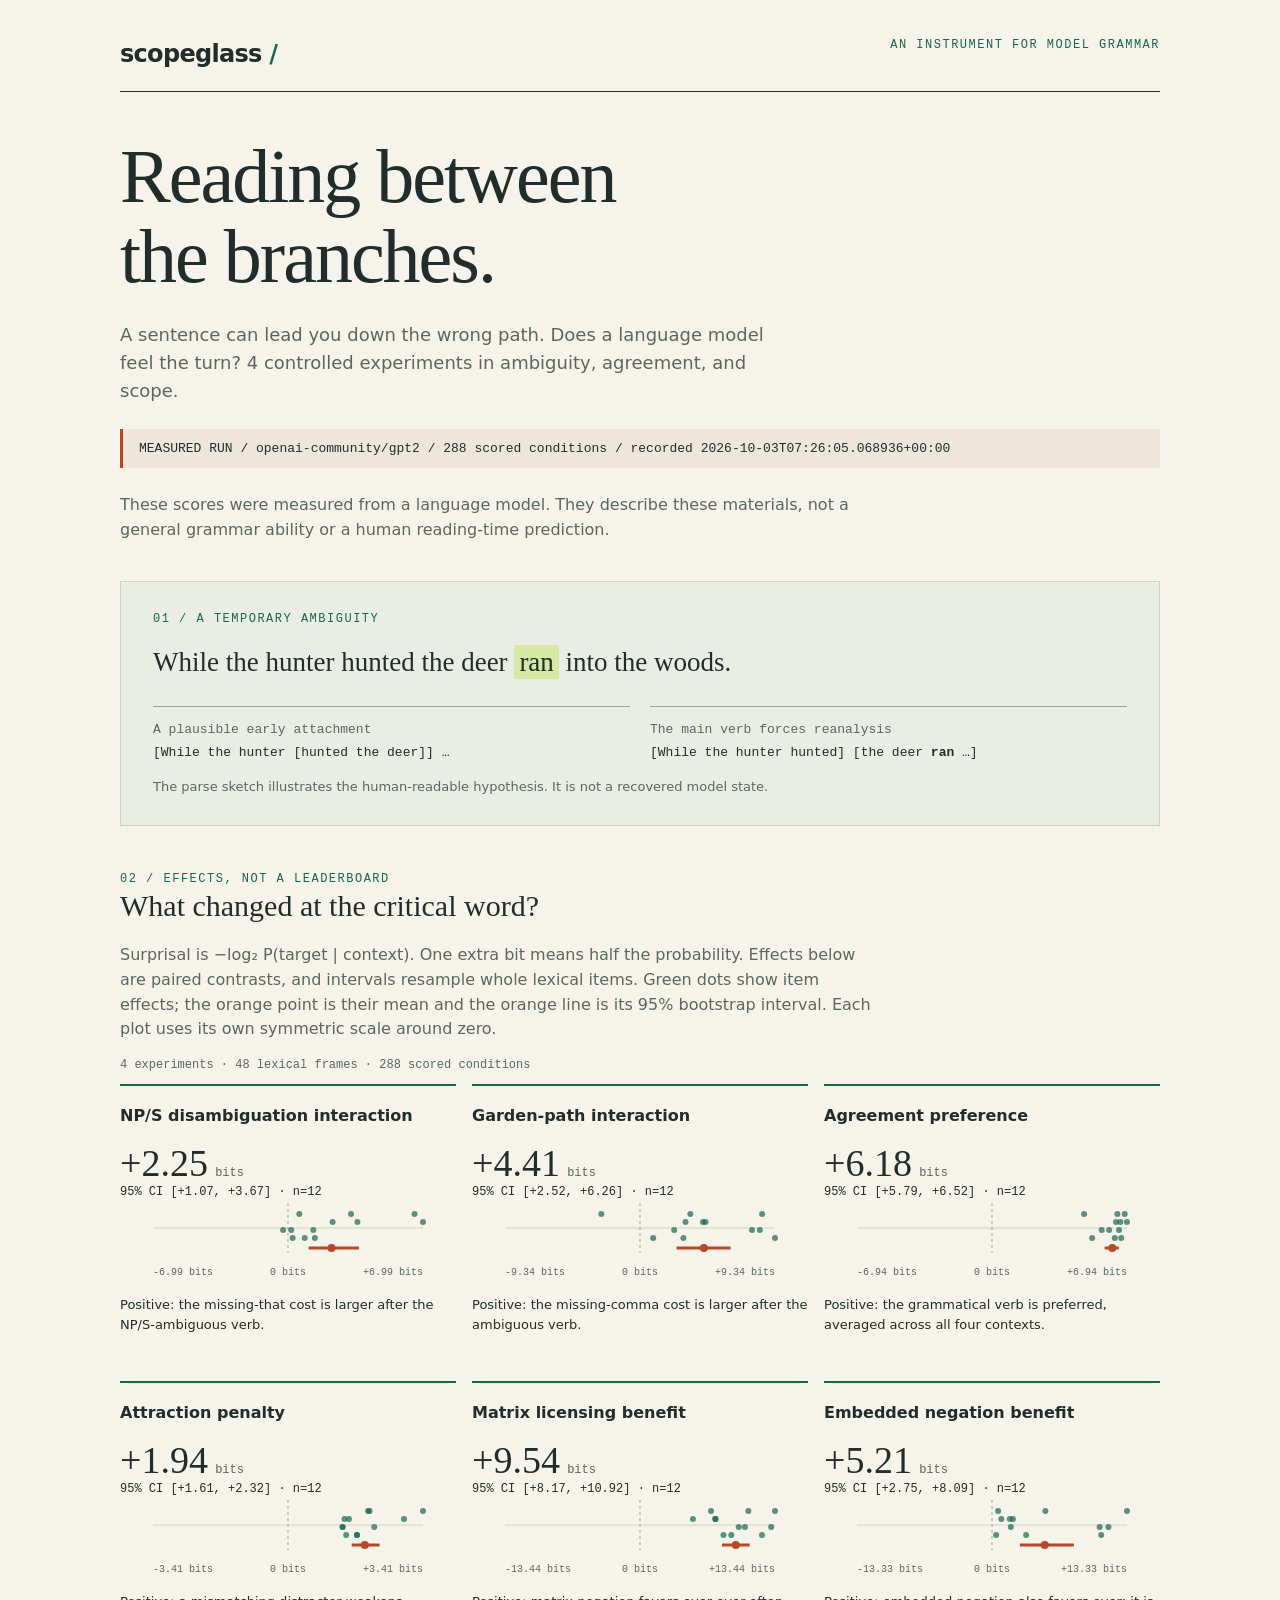
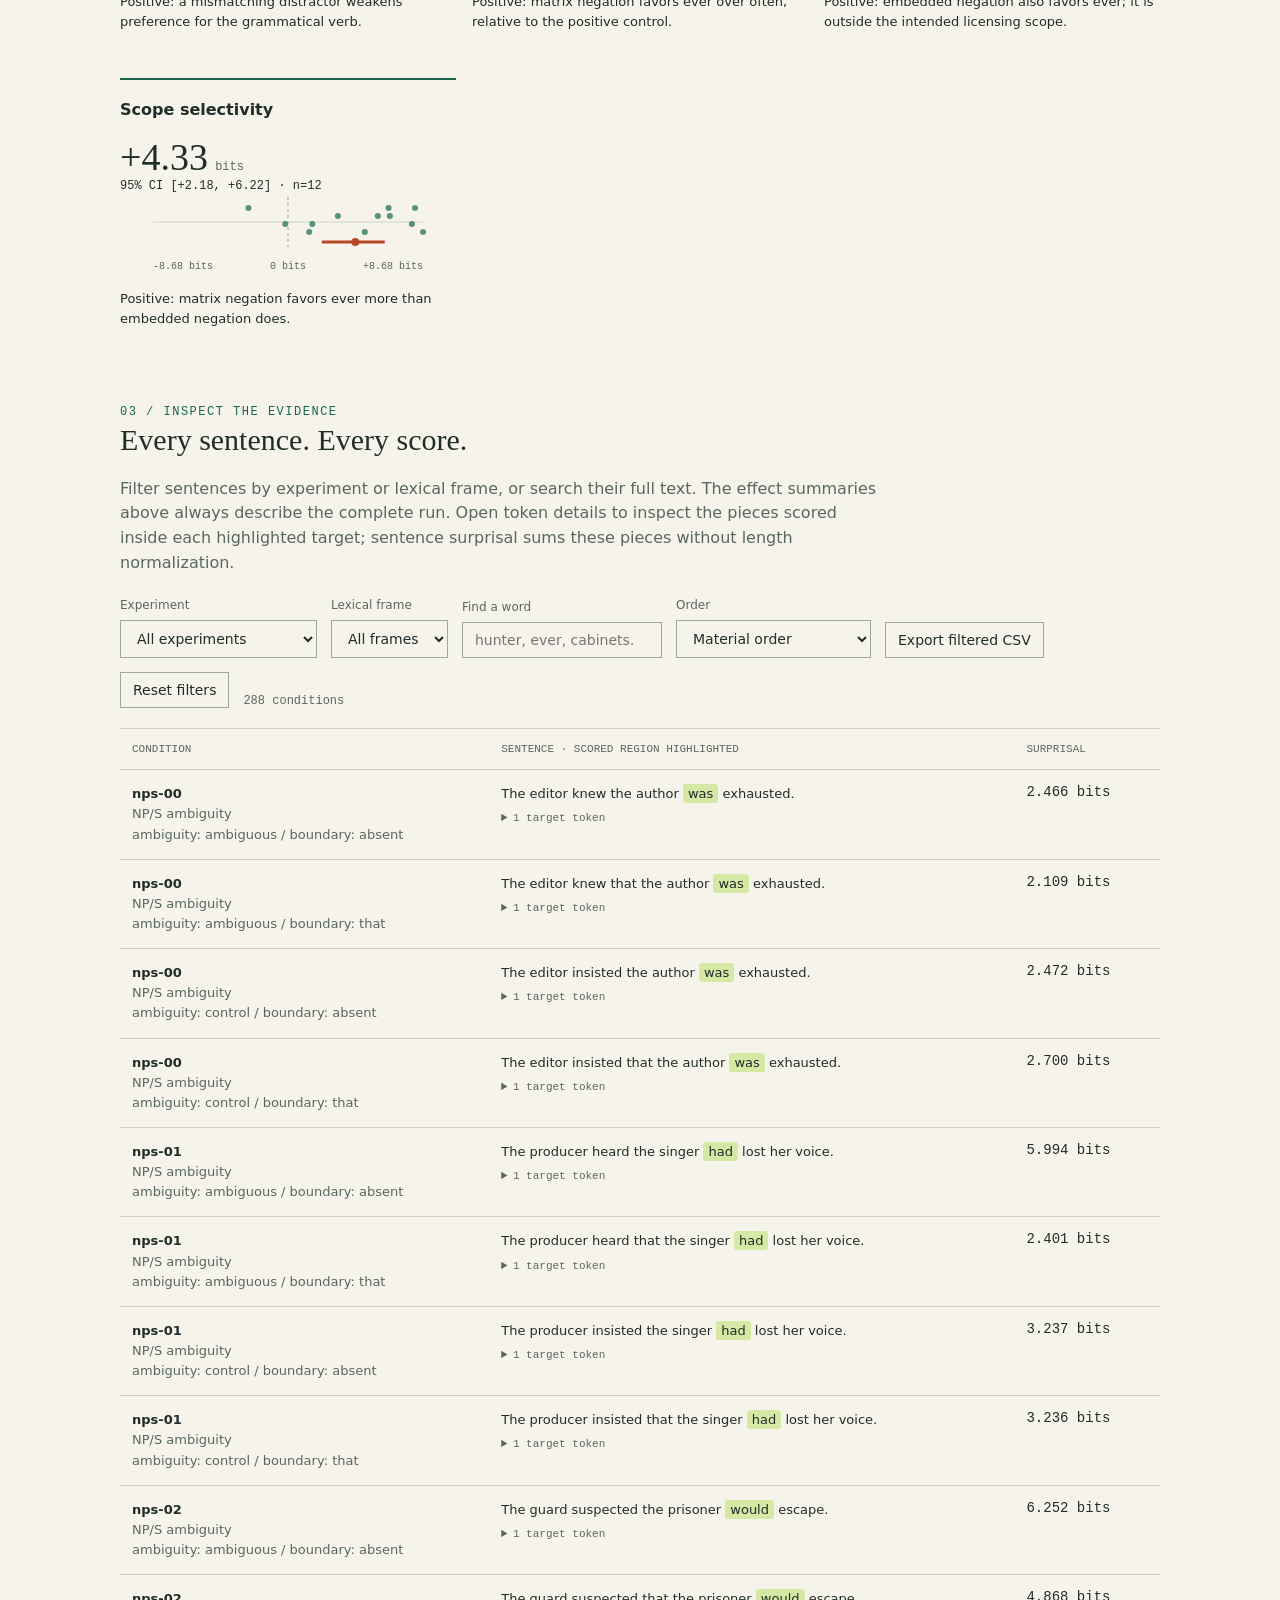
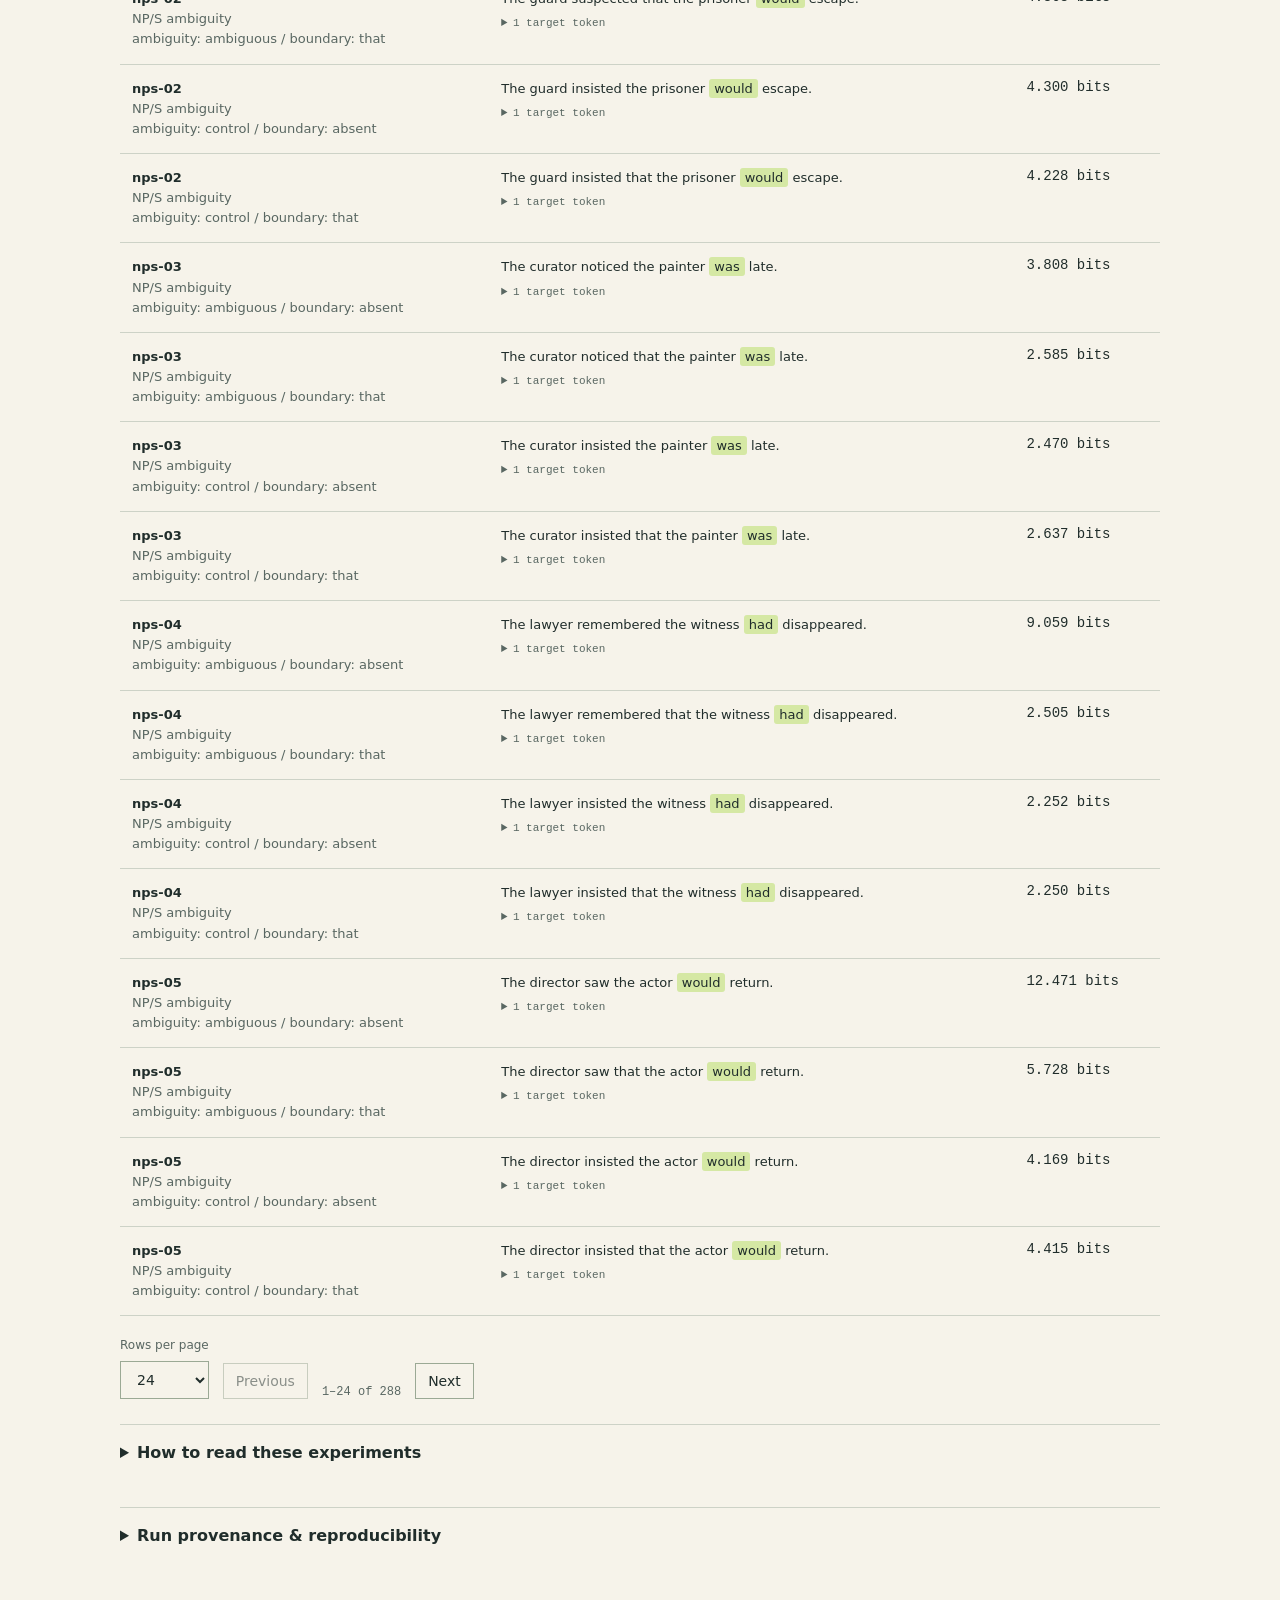
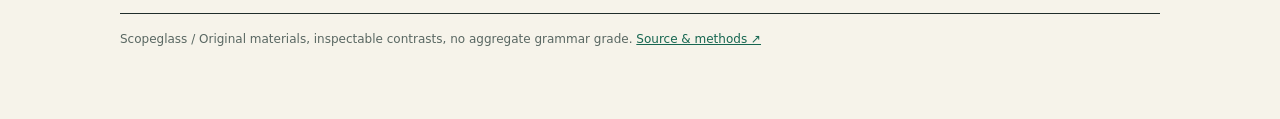
==== commit 70e35efe: "Record paired model findings and package the expanded experiment suite" ====
--- a/examples/gpt2-v2/report.html
+++ b/examples/gpt2-v2/report.html
@@ -13,59 +13,293 @@
 .specimen{margin:38px 0;background:#e9ede3;padding:28px 32px;border:1px solid var(--line)}.sentence{font:27px/1.6 Georgia,serif;margin:12px 0 22px}mark{background:#d5e8a4;color:var(--ink);padding:2px 5px;border-radius:3px}
 .fork{display:grid;grid-template-columns:1fr 1fr;gap:20px;font:13px/1.7 ui-monospace,monospace}.fork>div{border-top:1px solid #9ba995;padding-top:12px}.muted{color:var(--muted)}
 section{margin-top:44px} .cards{display:grid;grid-template-columns:repeat(3,1fr);gap:16px}.card{border-top:2px solid var(--green);padding:18px 0}.number{font:38px Georgia,serif}.unit{font:12px ui-monospace,monospace;color:var(--muted)}.card p{font-size:13px;margin:12px 0}
-.ci{font:12px ui-monospace,monospace}.dotplot{width:100%;height:58px;display:block} .controls{display:flex;gap:14px;flex-wrap:wrap;align-items:end;margin:20px 0}label{font-size:12px;color:var(--muted);display:grid;gap:6px}select,input{background:transparent;color:var(--ink);border:1px solid #9ba995;padding:9px 12px;font:14px system-ui;max-width:100%}
-.table-wrap{overflow:auto;border-top:1px solid var(--line)}table{border-collapse:collapse;width:100%;font-size:13px;text-align:left}th,td{padding:14px 12px;border-bottom:1px solid var(--line);vertical-align:top}th{font:11px ui-monospace,monospace;color:var(--muted);text-transform:uppercase;white-space:nowrap}td:first-child{min-width:150px}td:nth-child(2){min-width:340px} .bits{white-space:nowrap;font:14px ui-monospace,monospace}.token{font:11px ui-monospace,monospace;color:var(--muted);display:block;margin-top:8px}
+.ci{font:12px ui-monospace,monospace}.dotplot{width:100%;height:84px;display:block} .controls{display:flex;gap:14px;flex-wrap:wrap;align-items:end;margin:20px 0}label{font-size:12px;color:var(--muted);display:grid;gap:6px}select,input,button{background:transparent;color:var(--ink);border:1px solid #9ba995;padding:9px 12px;font:14px system-ui;max-width:100%}button{cursor:pointer}button:hover{background:#e9ede3}button:disabled{opacity:.5;cursor:default}#empty-state{padding:18px;border-left:3px solid var(--orange)}
+.table-wrap{overflow:auto;border-top:1px solid var(--line)}table{border-collapse:collapse;width:100%;font-size:13px;text-align:left}th,td{padding:14px 12px;border-bottom:1px solid var(--line);vertical-align:top}th{font:11px ui-monospace,monospace;color:var(--muted);text-transform:uppercase;white-space:nowrap}td:first-child{min-width:150px}td:nth-child(2){min-width:340px} .bits{white-space:nowrap;font:14px ui-monospace,monospace}.token-details{font:11px ui-monospace,monospace;color:var(--muted);margin-top:8px;border:0;padding:0}.token-details summary{font-weight:400}.token-details ol{padding-left:24px}.token-details li{padding:3px 0}.token-details code{white-space:pre-wrap}
 details{margin-top:25px;border-top:1px solid var(--line);padding:16px 0}summary{cursor:pointer;font-weight:600}pre{font-size:12px;overflow:auto;white-space:pre-wrap;overflow-wrap:anywhere}footer{border-top:1px solid var(--ink);margin-top:48px;padding-top:16px;font-size:12px;color:var(--muted)}a{color:var(--green)} .count{font:12px ui-monospace,monospace;color:var(--muted)}
+:focus-visible{outline:3px solid var(--orange);outline-offset:4px}.skip-link{position:absolute;top:-80px;left:20px;z-index:2;background:var(--paper);padding:10px 16px}.skip-link:focus{top:12px}.visually-hidden{position:absolute;width:1px;height:1px;padding:0;overflow:hidden;clip:rect(0,0,0,0);white-space:nowrap}
+.print-note{display:none}
+@media print {
+  :root{--paper:#fff;--ink:#000;--muted:#333;--line:#aaa}
+  body{background:#fff;font-size:11pt}main{max-width:none;padding:0}
+  h1{font-size:40pt;margin-top:24px}h2{font-size:23pt}
+  .controls,.pagination,.skip-link,button{display:none!important}.print-note{display:block}
+  .table-wrap{overflow:visible}table{font-size:9pt}th,td{padding:9px 5px}
+  td:first-child,td:nth-child(2){min-width:0}td:nth-child(2){width:58%}
+  thead{display:table-header-group}tr,.card,.specimen{break-inside:avoid}
+  .ribbon,mark{-webkit-print-color-adjust:exact;print-color-adjust:exact}
+  section{margin-top:24px}.specimen{padding:16px}footer{margin-top:24px}
+}
 @media(max-width:700px){main{padding:24px 20px}.cards{grid-template-columns:1fr 1fr}.fork{grid-template-columns:1fr}header{flex-direction:column;gap:4px}.specimen{padding:20px}h1{letter-spacing:-1px}.sentence{font-size:23px}}
 @media(max-width:430px){.cards{grid-template-columns:1fr}}
 </style>
+<a class="skip-link" href="#evidence">Skip to sentence evidence</a>
 <main>
-<header><div class="brand">scopeglass<span style="color:var(--green)"> /</span></div><div class="eyebrow">An instrument for model grammar · v0.1</div></header>
+<header><div class="brand">scopeglass<span style="color:var(--green)"> /</span></div><div class="eyebrow">An instrument for model grammar</div></header>
 <h1>Reading between<br>the branches.</h1>
-<p class="intro">A sentence can lead you down the wrong path. Does a language model feel the turn? Three controlled experiments in ambiguity, agreement, and scope.</p>
+<p class="intro" id="intro">A sentence can lead you down the wrong path. Does a language model feel the turn? Controlled experiments in ambiguity, agreement, and scope.</p>
 <div class="ribbon" id="provenance"></div>
+<p id="run-kind" class="muted"></p>
+<noscript><p>This interactive report needs JavaScript to display the embedded run. Use the original results JSON for an accessible plain-text record.</p></noscript>
 <div class="specimen"><div class="eyebrow">01 / A temporary ambiguity</div>
 <div class="sentence">While the hunter hunted the deer <mark>ran</mark> into the woods.</div>
 <div class="fork"><div><span class="muted">A plausible early attachment</span><br>[While the hunter [hunted the deer]] …</div><div><span class="muted">The main verb forces reanalysis</span><br>[While the hunter hunted] [the deer <b>ran</b> …]</div></div>
 <p class="muted" style="font-size:13px;margin-bottom:0">The parse sketch illustrates the human-readable hypothesis. It is not a recovered model state.</p></div>
 <section><div class="eyebrow">02 / Effects, not a leaderboard</div><h2>What changed at the critical word?</h2>
-<p class="muted">Surprisal is −log₂ P(target | context). One extra bit means half the probability. Effects below are paired contrasts; the dots are lexical items, and intervals resample whole items. Each plot uses its own symmetric scale around zero.</p>
+<p class="muted">Surprisal is −log₂ P(target | context). One extra bit means half the probability. Effects below are paired contrasts, and intervals resample whole lexical items. Green dots show item effects; the orange point is their mean and the orange line is its 95% bootstrap interval. Each plot uses its own symmetric scale around zero.</p>
+<p class="count" id="overview"></p>
 <div class="cards" id="cards"></div></section>
-<section><div class="eyebrow">03 / Inspect the evidence</div><h2>Every sentence. Every score.</h2>
-<div class="controls"><label>Experiment<select id="experiment"><option value="all">All experiments</option><option value="garden_path">Garden paths · NP/Z</option><option value="agreement">Agreement attraction</option><option value="polarity">Polarity & scope</option></select></label><label>Lexical frame<select id="item"><option value="all">All frames</option></select></label><label>Find a word<input id="search" placeholder="hunter, ever, cabinets…" type="search"></label><span id="count" class="count" aria-live="polite"></span></div>
-<div class="table-wrap"><table><thead><tr><th>Condition</th><th>Sentence · scored region highlighted</th><th>Surprisal</th></tr></thead><tbody id="rows"></tbody></table></div>
+<section id="evidence" tabindex="-1"><div class="eyebrow">03 / Inspect the evidence</div><h2>Every sentence. Every score.</h2>
+<p id="search-help" class="muted">Filter sentences by experiment or lexical frame, or search their full text. The effect summaries above always describe the complete run. Open token details to inspect the pieces scored inside each highlighted target; sentence surprisal sums these pieces without length normalization.</p>
+<div class="controls"><label>Experiment<select id="experiment"><option value="all">All experiments</option></select></label><label>Lexical frame<select id="item"><option value="all">All frames</option></select></label><label>Find a word<input id="search" aria-describedby="search-help" placeholder="hunter, ever, cabinets…" type="search"></label><label>Order<select id="order"><option value="source">Material order</option><option value="high">Surprisal: high to low</option><option value="low">Surprisal: low to high</option><option value="item">Lexical frame</option></select></label><button id="export-csv" type="button">Export filtered CSV</button><button id="reset" type="button">Reset filters</button><span id="count" class="count" aria-live="polite"></span></div>
+<p class="print-note" id="print-note"></p>
+<p id="empty-state" role="status" hidden>No conditions match these filters. Clear the search or reset filters to see the run again.</p>
+<div class="table-wrap" role="region" aria-label="Scored sentences" tabindex="0"><table><caption class="visually-hidden">Sentence scores on the current page; the target region is highlighted.</caption><thead><tr><th scope="col">Condition</th><th scope="col">Sentence · scored region highlighted</th><th scope="col" id="score-heading">Surprisal</th></tr></thead><tbody id="rows"></tbody></table></div>
+<div class="controls pagination" aria-label="Evidence pages">
+<label>Rows per page<select id="page-size"><option value="24">24</option><option value="48">48</option><option value="96">96</option><option value="all">All</option></select></label>
+<button id="previous-page" type="button" aria-controls="rows">Previous</button>
+<span id="page-status" class="count" aria-live="polite"></span>
+<button id="next-page" type="button" aria-controls="rows">Next</button>
+</div>
 </section>
 <details><summary>How to read these experiments</summary>
-<p><b>Garden paths.</b> Cross an optionally transitive verb with an intransitive control, and a comma with no comma. At the main verb, subtract the control's comma benefit from the ambiguous verb's comma benefit. A positive interaction is compatible with garden-path sensitivity.</p>
-<p><b>Agreement.</b> Cross subject number, distractor number, and verb number. The preference is surprisal(wrong verb) − surprisal(correct verb). The attraction penalty is the loss of this preference when the distractor's number mismatches the subject.</p>
-<p><b>Polarity.</b> Cross negation presence, its location, and ever/often. Measure how much negation changes the preference for ever over often. Scope selectivity is the matrix benefit minus the embedded benefit.</p>
-<p>These are small, authored English materials: 12 frames per experiment. Bootstrap intervals describe this item set, not all language. Verb frequency, plausibility, punctuation, lexical choice, and training overlap remain possible confounds. Surprisal is behavioral evidence; it does not establish that a model represents a particular parse, or that people would show the same effect. Spillover is displayed but not scored.</p>
+<p id="method-garden_path"><b>Garden paths · NP/Z.</b> Cross an optionally transitive verb with an intransitive control, and a comma with no comma. At the main verb, subtract the control's comma benefit from the ambiguous verb's comma benefit. A positive interaction is compatible with garden-path sensitivity.</p>
+<p id="method-agreement"><b>Agreement.</b> Cross subject number, distractor number, and verb number. The preference is surprisal(wrong verb) − surprisal(correct verb). The attraction penalty is the loss of this preference when the distractor's number mismatches the subject.</p>
+<p id="method-polarity"><b>Polarity.</b> Cross negation presence, its location, and ever/often. Measure how much negation changes the preference for ever over often. Scope selectivity is the matrix benefit minus the embedded benefit.</p>
+<p id="method-np_s"><b>NP/S ambiguity.</b> Compare verbs that admit a noun-phrase object or a sentential complement with a clause-selecting control, with and without <i>that</i>. At the embedded verb, subtract the control's complementizer benefit from the ambiguous verb's benefit. A positive interaction is compatible with sensitivity to the temporary object/clause ambiguity; lexical and verb-selection differences remain possible explanations.</p>
+<p id="frame-counts" class="count"></p>
+<p>These are small, authored English materials. Bootstrap intervals describe this item set, not all language. Verb frequency, plausibility, punctuation, lexical choice, and training overlap remain possible confounds. Surprisal is behavioral evidence; it does not establish that a model represents a particular parse, or that people would show the same effect. Spillover is displayed but not scored.</p>
 </details>
-<details><summary>Run provenance & reproducibility</summary><pre id="metadata"></pre></details>
+<details><summary>Run provenance & reproducibility</summary>
+<p>Save the complete run, including all sentences, token scores, analysis settings, and metadata.</p>
+<button id="download-json" type="button">Download complete run JSON</button><pre id="metadata"></pre></details>
 <footer>Scopeglass / Original materials, inspectable contrasts, no aggregate grammar grade. <a href="https://github.com/eyezhick/scopeglass">Source & methods ↗</a></footer>
 </main>
 <script id="run-data" type="application/json">{"schema_version": 1, "metadata": {"backend": "huggingface", "model": "openai-community/gpt2", "revision": "607a30d783dfa663caf39e06633721c8d4cfcd7e", "device": "cpu", "empirical": true, "torch": "2.14.1", "transformers": "4.57.6", "dtype": "torch.float32", "scopeglass": "0.1.0", "python": "3.14.6", "platform": "macOS-26.5.2-arm64-arm-64bit-Mach-O", "created_utc": "2026-10-03T07:26:05.068936+00:00", "stimuli_sha256": "b08482960b79dac5eff99c0246055b3172cebf8b9737fdea3dedd5414592395e", "threads": 4, "experiment": "all"}, "analysis": {"samples": 2000, "seed": 17}, "summary": [{"key": "np_s", "title": "NP/S disambiguation interaction", "interpretation": "Positive: the missing-that cost is larger after the NP/S-ambiguous verb.", "estimate": 2.2504175702730813, "ci95": [1.0661551495393118, 3.6727039252718288], "n_items": 12, "items": [{"item": "nps-00", "value": 0.5853943824768066}, {"item": "nps-01", "value": 3.5921099185943604}, {"item": "nps-02", "value": 1.3112258911132812}, {"item": "nps-03", "value": 1.3904612064361572}, {"item": "nps-04", "value": 6.552524089813232}, {"item": "nps-05", "value": 6.988724231719971}, {"item": "nps-06", "value": 0.16549158096313477}, {"item": "nps-07", "value": 0.8648850917816162}, {"item": "nps-08", "value": 3.263157844543457}, {"item": "nps-09", "value": 2.308257579803467}, {"item": "nps-10", "value": -0.25553321838378906}, {"item": "nps-11", "value": 0.2383122444152832}]}, {"key": "garden_path", "title": "Garden-path interaction", "interpretation": "Positive: the missing-comma cost is larger after the ambiguous verb.", "estimate": 4.414341093952923, "ci95": [2.5232045223756967, 6.26188879708449], "n_items": 12, "items": [{"item": "npz-00", "value": 3.4819231033325195}, {"item": "npz-01", "value": 4.536284446716309}, {"item": "npz-02", "value": 7.749350547790527}, {"item": "npz-03", "value": 9.342610836029053}, {"item": "npz-04", "value": -2.676757335662842}, {"item": "npz-05", "value": 4.359572943532839}, {"item": "npz-06", "value": 2.367274284362793}, {"item": "npz-07", "value": 3.0054211616516113}, {"item": "npz-08", "value": 8.449722290039062}, {"item": "npz-09", "value": 3.147191013675183}, {"item": "npz-10", "value": 8.296506404876709}, {"item": "npz-11", "value": 0.9129934310913086}]}, {"key": "agreement_margin", "title": "Agreement preference", "interpretation": "Positive: the grammatical verb is preferred, averaged across all four contexts.", "estimate": 6.184044579664866, "ci95": [5.789466570690275, 6.521804014034569], "n_items": 12, "items": [{"item": "agr-00", "value": 4.7365866005420685}, {"item": "agr-01", "value": 6.939180672168732}, {"item": "agr-02", "value": 6.529936194419861}, {"item": "agr-03", "value": 6.310819149017334}, {"item": "agr-04", "value": 6.819684386253357}, {"item": "agr-05", "value": 6.600724577903748}, {"item": "agr-06", "value": 6.022147446870804}, {"item": "agr-07", "value": 5.150841772556305}, {"item": "agr-08", "value": 6.445992290973663}, {"item": "agr-09", "value": 6.3724992871284485}, {"item": "agr-10", "value": 5.6383233070373535}, {"item": "agr-11", "value": 6.64179927110672}]}, {"key": "attraction", "title": "Attraction penalty", "interpretation": "Positive: a mismatching distractor weakens preference for the grammatical verb.", "estimate": 1.942094494899114, "ci95": [1.6113669350743294, 2.316255890950561], "n_items": 12, "items": [{"item": "agr-00", "value": 2.0628947615623474}, {"item": "agr-01", "value": 2.933242440223694}, {"item": "agr-02", "value": 1.380352258682251}, {"item": "agr-03", "value": 1.746699333190918}, {"item": "agr-04", "value": 2.0247557163238525}, {"item": "agr-05", "value": 1.5405738353729248}, {"item": "agr-06", "value": 1.3794108033180237}, {"item": "agr-07", "value": 1.7423409223556519}, {"item": "agr-08", "value": 3.414315342903137}, {"item": "agr-09", "value": 1.428242564201355}, {"item": "agr-10", "value": 2.181378126144409}, {"item": "agr-11", "value": 1.4709278345108032}]}, {"key": "matrix_licensing", "title": "Matrix licensing benefit", "interpretation": "Positive: matrix negation favors ever over often, relative to the positive control.", "estimate": 9.539603173732758, "ci95": [8.166804453233878, 10.919546104967592], "n_items": 12, "items": [{"item": "npi-00", "value": 10.787290096282959}, {"item": "npi-01", "value": 7.536945819854736}, {"item": "npi-02", "value": 13.06230616569519}, {"item": "npi-03", "value": 12.145487070083618}, {"item": "npi-04", "value": 7.072102069854736}, {"item": "npi-05", "value": 7.477794647216797}, {"item": "npi-06", "value": 9.831958770751953}, {"item": "npi-07", "value": 8.30875825881958}, {"item": "npi-08", "value": 13.441250085830688}, {"item": "npi-09", "value": 5.269097328186035}, {"item": "npi-10", "value": 10.45009469985962}, {"item": "npi-11", "value": 9.092153072357178}]}, {"key": "embedded_licensing", "title": "Embedded negation benefit", "interpretation": "Positive: embedded negation also favors ever; it is outside the intended licensing scope.", "estimate": 5.208342343568802, "ci95": [2.7537576079368593, 8.0875481399397], "n_items": 12, "items": [{"item": "npi-00", "value": 13.332864165306091}, {"item": "npi-01", "value": 1.7583727836608887}, {"item": "npi-02", "value": 11.49929428100586}, {"item": "npi-03", "value": 10.782689571380615}, {"item": "npi-04", "value": 0.6008548736572266}, {"item": "npi-05", "value": 0.9225749969482422}, {"item": "npi-06", "value": 1.8605051040649414}, {"item": "npi-07", "value": 3.372365951538086}, {"item": "npi-08", "value": 5.270285606384277}, {"item": "npi-09", "value": 2.061997413635254}, {"item": "npi-10", "value": 10.630464553833008}, {"item": "npi-11", "value": 0.4078388214111328}]}, {"key": "scope_selectivity", "title": "Scope selectivity", "interpretation": "Positive: matrix negation favors ever more than embedded negation does.", "estimate": 4.331260830163956, "ci95": [2.1788544634977973, 6.224354547262191], "n_items": 12, "items": [{"item": "npi-00", "value": -2.5455740690231323}, {"item": "npi-01", "value": 5.778573036193848}, {"item": "npi-02", "value": 1.563011884689331}, {"item": "npi-03", "value": 1.362797498703003}, {"item": "npi-04", "value": 6.47124719619751}, {"item": "npi-05", "value": 6.555219650268555}, {"item": "npi-06", "value": 7.971453666687012}, {"item": "npi-07", "value": 4.936392307281494}, {"item": "npi-08", "value": 8.170964479446411}, {"item": "npi-09", "value": 3.2070999145507812}, {"item": "npi-10", "value": -0.18036985397338867}, {"item": "npi-11", "value": 8.684314250946045}]}], "rows": [{"id": "nps-00-ambiguous-absent", "item": "nps-00", "experiment": "np_s", "context": "The editor knew the author", "target": " was", "spillover": " exhausted.", "factors": {"ambiguity": "ambiguous", "boundary": "absent"}, "surprisal_bits": 2.465916156768799, "tokens": [{"id": 373, "text": " was", "bits": 2.465916156768799}]}, {"id": "nps-00-ambiguous-that", "item": "nps-00", "experiment": "np_s", "context": "The editor knew that the author", "target": " was", "spillover": " exhausted.", "factors": {"ambiguity": "ambiguous", "boundary": "that"}, "surprisal_bits": 2.1088595390319824, "tokens": [{"id": 373, "text": " was", "bits": 2.1088595390319824}]}, {"id": "nps-00-control-absent", "item": "nps-00", "experiment": "np_s", "context": "The editor insisted the author", "target": " was", "spillover": " exhausted.", "factors": {"ambiguity": "control", "boundary": "absent"}, "surprisal_bits": 2.471614360809326, "tokens": [{"id": 373, "text": " was", "bits": 2.471614360809326}]}, {"id": "nps-00-control-that", "item": "nps-00", "experiment": "np_s", "context": "The editor insisted that the author", "target": " was", "spillover": " exhausted.", "factors": {"ambiguity": "control", "boundary": "that"}, "surprisal_bits": 2.6999521255493164, "tokens": [{"id": 373, "text": " was", "bits": 2.6999521255493164}]}, {"id": "nps-01-ambiguous-absent", "item": "nps-01", "experiment": "np_s", "context": "The producer heard the singer", "target": " had", "spillover": " lost her voice.", "factors": {"ambiguity": "ambiguous", "boundary": "absent"}, "surprisal_bits": 5.994234561920166, "tokens": [{"id": 550, "text": " had", "bits": 5.994234561920166}]}, {"id": "nps-01-ambiguous-that", "item": "nps-01", "experiment": "np_s", "context": "The producer heard that the singer", "target": " had", "spillover": " lost her voice.", "factors": {"ambiguity": "ambiguous", "boundary": "that"}, "surprisal_bits": 2.4011282920837402, "tokens": [{"id": 550, "text": " had", "bits": 2.4011282920837402}]}, {"id": "nps-01-control-absent", "item": "nps-01", "experiment": "np_s", "context": "The producer insisted the singer", "target": " had", "spillover": " lost her voice.", "factors": {"ambiguity": "control", "boundary": "absent"}, "surprisal_bits": 3.2370522022247314, "tokens": [{"id": 550, "text": " had", "bits": 3.2370522022247314}]}, {"id": "nps-01-control-that", "item": "nps-01", "experiment": "np_s", "context": "The producer insisted that the singer", "target": " had", "spillover": " lost her voice.", "factors": {"ambiguity": "control", "boundary": "that"}, "surprisal_bits": 3.236055850982666, "tokens": [{"id": 550, "text": " had", "bits": 3.236055850982666}]}, {"id": "nps-02-ambiguous-absent", "item": "nps-02", "experiment": "np_s", "context": "The guard suspected the prisoner", "target": " would", "spillover": " escape.", "factors": {"ambiguity": "ambiguous", "boundary": "absent"}, "surprisal_bits": 6.251809597015381, "tokens": [{"id": 561, "text": " would", "bits": 6.251809597015381}]}, {"id": "nps-02-ambiguous-that", "item": "nps-02", "experiment": "np_s", "context": "The guard suspected that the prisoner", "target": " would", "spillover": " escape.", "factors": {"ambiguity": "ambiguous", "boundary": "that"}, "surprisal_bits": 4.868112087249756, "tokens": [{"id": 561, "text": " would", "bits": 4.868112087249756}]}, {"id": "nps-02-control-absent", "item": "nps-02", "experiment": "np_s", "context": "The guard insisted the prisoner", "target": " would", "spillover": " escape.", "factors": {"ambiguity": "control", "boundary": "absent"}, "surprisal_bits": 4.300281047821045, "tokens": [{"id": 561, "text": " would", "bits": 4.300281047821045}]}, {"id": "nps-02-control-that", "item": "nps-02", "experiment": "np_s", "context": "The guard insisted that the prisoner", "target": " would", "spillover": " escape.", "factors": {"ambiguity": "control", "boundary": "that"}, "surprisal_bits": 4.227809429168701, "tokens": [{"id": 561, "text": " would", "bits": 4.227809429168701}]}, {"id": "nps-03-ambiguous-absent", "item": "nps-03", "experiment": "np_s", "context": "The curator noticed the painter", "target": " was", "spillover": " late.", "factors": {"ambiguity": "ambiguous", "boundary": "absent"}, "surprisal_bits": 3.80781626701355, "tokens": [{"id": 373, "text": " was", "bits": 3.80781626701355}]}, {"id": "nps-03-ambiguous-that", "item": "nps-03", "experiment": "np_s", "context": "The curator noticed that the painter", "target": " was", "spillover": " late.", "factors": {"ambiguity": "ambiguous", "boundary": "that"}, "surprisal_bits": 2.584902763366699, "tokens": [{"id": 373, "text": " was", "bits": 2.584902763366699}]}, {"id": "nps-03-control-absent", "item": "nps-03", "experiment": "np_s", "context": "The curator insisted the painter", "target": " was", "spillover": " late.", "factors": {"ambiguity": "control", "boundary": "absent"}, "surprisal_bits": 2.4697670936584473, "tokens": [{"id": 373, "text": " was", "bits": 2.4697670936584473}]}, {"id": "nps-03-control-that", "item": "nps-03", "experiment": "np_s", "context": "The curator insisted that the painter", "target": " was", "spillover": " late.", "factors": {"ambiguity": "control", "boundary": "that"}, "surprisal_bits": 2.637314796447754, "tokens": [{"id": 373, "text": " was", "bits": 2.637314796447754}]}, {"id": "nps-04-ambiguous-absent", "item": "nps-04", "experiment": "np_s", "context": "The lawyer remembered the witness", "target": " had", "spillover": " disappeared.", "factors": {"ambiguity": "ambiguous", "boundary": "absent"}, "surprisal_bits": 9.059245109558105, "tokens": [{"id": 550, "text": " had", "bits": 9.059245109558105}]}, {"id": "nps-04-ambiguous-that", "item": "nps-04", "experiment": "np_s", "context": "The lawyer remembered that the witness", "target": " had", "spillover": " disappeared.", "factors": {"ambiguity": "ambiguous", "boundary": "that"}, "surprisal_bits": 2.505054473876953, "tokens": [{"id": 550, "text": " had", "bits": 2.505054473876953}]}, {"id": "nps-04-control-absent", "item": "nps-04", "experiment": "np_s", "context": "The lawyer insisted the witness", "target": " had", "spillover": " disappeared.", "factors": {"ambiguity": "control", "boundary": "absent"}, "surprisal_bits": 2.2519264221191406, "tokens": [{"id": 550, "text": " had", "bits": 2.2519264221191406}]}, {"id": "nps-04-control-that", "item": "nps-04", "experiment": "np_s", "context": "The lawyer insisted that the witness", "target": " had", "spillover": " disappeared.", "factors": {"ambiguity": "control", "boundary": "that"}, "surprisal_bits": 2.2502598762512207, "tokens": [{"id": 550, "text": " had", "bits": 2.2502598762512207}]}, {"id": "nps-05-ambiguous-absent", "item": "nps-05", "experiment": "np_s", "context": "The director saw the actor", "target": " would", "spillover": " return.", "factors": {"ambiguity": "ambiguous", "boundary": "absent"}, "surprisal_bits": 12.470759391784668, "tokens": [{"id": 561, "text": " would", "bits": 12.470759391784668}]}, {"id": "nps-05-ambiguous-that", "item": "nps-05", "experiment": "np_s", "context": "The director saw that the actor", "target": " would", "spillover": " return.", "factors": {"ambiguity": "ambiguous", "boundary": "that"}, "surprisal_bits": 5.727822303771973, "tokens": [{"id": 561, "text": " would", "bits": 5.727822303771973}]}, {"id": "nps-05-control-absent", "item": "nps-05", "experiment": "np_s", "context": "The director insisted the actor", "target": " would", "spillover": " return.", "factors": {"ambiguity": "control", "boundary": "absent"}, "surprisal_bits": 4.169277667999268, "tokens": [{"id": 561, "text": " would", "bits": 4.169277667999268}]}, {"id": "nps-05-control-that", "item": "nps-05", "experiment": "np_s", "context": "The director insisted that the actor", "target": " would", "spillover": " return.", "factors": {"ambiguity": "control", "boundary": "that"}, "surprisal_bits": 4.415064811706543, "tokens": [{"id": 561, "text": " would", "bits": 4.415064811706543}]}, {"id": "nps-06-ambiguous-absent", "item": "nps-06", "experiment": "np_s", "context": "The nurse discovered the pilot", "target": " was", "spillover": " injured.", "factors": {"ambiguity": "ambiguous", "boundary": "absent"}, "surprisal_bits": 2.904327392578125, "tokens": [{"id": 373, "text": " was", "bits": 2.904327392578125}]}, {"id": "nps-06-ambiguous-that", "item": "nps-06", "experiment": "np_s", "context": "The nurse discovered that the pilot", "target": " was", "spillover": " injured.", "factors": {"ambiguity": "ambiguous", "boundary": "that"}, "surprisal_bits": 2.937432289123535, "tokens": [{"id": 373, "text": " was", "bits": 2.937432289123535}]}, {"id": "nps-06-control-absent", "item": "nps-06", "experiment": "np_s", "context": "The nurse insisted the pilot", "target": " was", "spillover": " injured.", "factors": {"ambiguity": "control", "boundary": "absent"}, "surprisal_bits": 2.4735121726989746, "tokens": [{"id": 373, "text": " was", "bits": 2.4735121726989746}]}, {"id": "nps-06-control-that", "item": "nps-06", "experiment": "np_s", "context": "The nurse insisted that the pilot", "target": " was", "spillover": " injured.", "factors": {"ambiguity": "control", "boundary": "that"}, "surprisal_bits": 2.6721086502075195, "tokens": [{"id": 373, "text": " was", "bits": 2.6721086502075195}]}, {"id": "nps-07-ambiguous-absent", "item": "nps-07", "experiment": "np_s", "context": "The officer reported the driver", "target": " had", "spillover": " stopped.", "factors": {"ambiguity": "ambiguous", "boundary": "absent"}, "surprisal_bits": 3.378175973892212, "tokens": [{"id": 550, "text": " had", "bits": 3.378175973892212}]}, {"id": "nps-07-ambiguous-that", "item": "nps-07", "experiment": "np_s", "context": "The officer reported that the driver", "target": " had", "spillover": " stopped.", "factors": {"ambiguity": "ambiguous", "boundary": "that"}, "surprisal_bits": 2.4928951263427734, "tokens": [{"id": 550, "text": " had", "bits": 2.4928951263427734}]}, {"id": "nps-07-control-absent", "item": "nps-07", "experiment": "np_s", "context": "The officer insisted the driver", "target": " had", "spillover": " stopped.", "factors": {"ambiguity": "control", "boundary": "absent"}, "surprisal_bits": 2.3991360664367676, "tokens": [{"id": 550, "text": " had", "bits": 2.3991360664367676}]}, {"id": "nps-07-control-that", "item": "nps-07", "experiment": "np_s", "context": "The officer insisted that the driver", "target": " had", "spillover": " stopped.", "factors": {"ambiguity": "control", "boundary": "that"}, "surprisal_bits": 2.3787403106689453, "tokens": [{"id": 550, "text": " had", "bits": 2.3787403106689453}]}, {"id": "nps-08-ambiguous-absent", "item": "nps-08", "experiment": "np_s", "context": "The landlord forgot the neighbor", "target": " was", "spillover": " missing.", "factors": {"ambiguity": "ambiguous", "boundary": "absent"}, "surprisal_bits": 5.552616596221924, "tokens": [{"id": 373, "text": " was", "bits": 5.552616596221924}]}, {"id": "nps-08-ambiguous-that", "item": "nps-08", "experiment": "np_s", "context": "The landlord forgot that the neighbor", "target": " was", "spillover": " missing.", "factors": {"ambiguity": "ambiguous", "boundary": "that"}, "surprisal_bits": 2.4507975578308105, "tokens": [{"id": 373, "text": " was", "bits": 2.4507975578308105}]}, {"id": "nps-08-control-absent", "item": "nps-08", "experiment": "np_s", "context": "The landlord insisted the neighbor", "target": " was", "spillover": " missing.", "factors": {"ambiguity": "control", "boundary": "absent"}, "surprisal_bits": 2.765430212020874, "tokens": [{"id": 373, "text": " was", "bits": 2.765430212020874}]}, {"id": "nps-08-control-that", "item": "nps-08", "experiment": "np_s", "context": "The landlord insisted that the neighbor", "target": " was", "spillover": " missing.", "factors": {"ambiguity": "control", "boundary": "that"}, "surprisal_bits": 2.9267690181732178, "tokens": [{"id": 373, "text": " was", "bits": 2.9267690181732178}]}, {"id": "nps-09-ambiguous-absent", "item": "nps-09", "experiment": "np_s", "context": "The teacher understood the student", "target": " would", "spillover": " arrive.", "factors": {"ambiguity": "ambiguous", "boundary": "absent"}, "surprisal_bits": 5.988548755645752, "tokens": [{"id": 561, "text": " would", "bits": 5.988548755645752}]}, {"id": "nps-09-ambiguous-that", "item": "nps-09", "experiment": "np_s", "context": "The teacher understood that the student", "target": " would", "spillover": " arrive.", "factors": {"ambiguity": "ambiguous", "boundary": "that"}, "surprisal_bits": 3.514984130859375, "tokens": [{"id": 561, "text": " would", "bits": 3.514984130859375}]}, {"id": "nps-09-control-absent", "item": "nps-09", "experiment": "np_s", "context": "The teacher insisted the student", "target": " would", "spillover": " arrive.", "factors": {"ambiguity": "control", "boundary": "absent"}, "surprisal_bits": 5.082187652587891, "tokens": [{"id": 561, "text": " would", "bits": 5.082187652587891}]}, {"id": "nps-09-control-that", "item": "nps-09", "experiment": "np_s", "context": "The teacher insisted that the student", "target": " would", "spillover": " arrive.", "factors": {"ambiguity": "control", "boundary": "that"}, "surprisal_bits": 4.9168806076049805, "tokens": [{"id": 561, "text": " would", "bits": 4.9168806076049805}]}, {"id": "nps-10-ambiguous-absent", "item": "nps-10", "experiment": "np_s", "context": "The host admitted the visitor", "target": " had", "spillover": " left.", "factors": {"ambiguity": "ambiguous", "boundary": "absent"}, "surprisal_bits": 2.673318862915039, "tokens": [{"id": 550, "text": " had", "bits": 2.673318862915039}]}, {"id": "nps-10-ambiguous-that", "item": "nps-10", "experiment": "np_s", "context": "The host admitted that the visitor", "target": " had", "spillover": " left.", "factors": {"ambiguity": "ambiguous", "boundary": "that"}, "surprisal_bits": 3.03529691696167, "tokens": [{"id": 550, "text": " had", "bits": 3.03529691696167}]}, {"id": "nps-10-control-absent", "item": "nps-10", "experiment": "np_s", "context": "The host insisted the visitor", "target": " had", "spillover": " left.", "factors": {"ambiguity": "control", "boundary": "absent"}, "surprisal_bits": 3.097252130508423, "tokens": [{"id": 550, "text": " had", "bits": 3.097252130508423}]}, {"id": "nps-10-control-that", "item": "nps-10", "experiment": "np_s", "context": "The host insisted that the visitor", "target": " had", "spillover": " left.", "factors": {"ambiguity": "control", "boundary": "that"}, "surprisal_bits": 3.2036969661712646, "tokens": [{"id": 550, "text": " had", "bits": 3.2036969661712646}]}, {"id": "nps-11-ambiguous-absent", "item": "nps-11", "experiment": "np_s", "context": "The coach knew the athlete", "target": " was", "spillover": " ready.", "factors": {"ambiguity": "ambiguous", "boundary": "absent"}, "surprisal_bits": 2.2267026901245117, "tokens": [{"id": 373, "text": " was", "bits": 2.2267026901245117}]}, {"id": "nps-11-ambiguous-that", "item": "nps-11", "experiment": "np_s", "context": "The coach knew that the athlete", "target": " was", "spillover": " ready.", "factors": {"ambiguity": "ambiguous", "boundary": "that"}, "surprisal_bits": 2.080235004425049, "tokens": [{"id": 373, "text": " was", "bits": 2.080235004425049}]}, {"id": "nps-11-control-absent", "item": "nps-11", "experiment": "np_s", "context": "The coach insisted the athlete", "target": " was", "spillover": " ready.", "factors": {"ambiguity": "control", "boundary": "absent"}, "surprisal_bits": 2.273986339569092, "tokens": [{"id": 373, "text": " was", "bits": 2.273986339569092}]}, {"id": "nps-11-control-that", "item": "nps-11", "experiment": "np_s", "context": "The coach insisted that the athlete", "target": " was", "spillover": " ready.", "factors": {"ambiguity": "control", "boundary": "that"}, "surprisal_bits": 2.365830898284912, "tokens": [{"id": 373, "text": " was", "bits": 2.365830898284912}]}, {"id": "npz-00-ambiguous-absent", "item": "npz-00", "experiment": "garden_path", "context": "While the hunter hunted the deer", "target": " ran", "spillover": " into the woods.", "factors": {"ambiguity": "ambiguous", "boundary": "absent"}, "surprisal_bits": 13.901503562927246, "tokens": [{"id": 4966, "text": " ran", "bits": 13.901503562927246}]}, {"id": "npz-00-ambiguous-comma", "item": "npz-00", "experiment": "garden_path", "context": "While the hunter hunted, the deer", "target": " ran", "spillover": " into the woods.", "factors": {"ambiguity": "ambiguous", "boundary": "comma"}, "surprisal_bits": 9.069021224975586, "tokens": [{"id": 4966, "text": " ran", "bits": 9.069021224975586}]}, {"id": "npz-00-control-absent", "item": "npz-00", "experiment": "garden_path", "context": "While the hunter slept the deer", "target": " ran", "spillover": " into the woods.", "factors": {"ambiguity": "control", "boundary": "absent"}, "surprisal_bits": 8.481159210205078, "tokens": [{"id": 4966, "text": " ran", "bits": 8.481159210205078}]}, {"id": "npz-00-control-comma", "item": "npz-00", "experiment": "garden_path", "context": "While the hunter slept, the deer", "target": " ran", "spillover": " into the woods.", "factors": {"ambiguity": "control", "boundary": "comma"}, "surprisal_bits": 7.1305999755859375, "tokens": [{"id": 4966, "text": " ran", "bits": 7.1305999755859375}]}, {"id": "npz-01-ambiguous-absent", "item": "npz-01", "experiment": "garden_path", "context": "While the chef cooked the soup", "target": " cooled", "spillover": " on the counter.", "factors": {"ambiguity": "ambiguous", "boundary": "absent"}, "surprisal_bits": 15.76738452911377, "tokens": [{"id": 32162, "text": " cooled", "bits": 15.76738452911377}]}, {"id": "npz-01-ambiguous-comma", "item": "npz-01", "experiment": "garden_path", "context": "While the chef cooked, the soup", "target": " cooled", "spillover": " on the counter.", "factors": {"ambiguity": "ambiguous", "boundary": "comma"}, "surprisal_bits": 9.564936637878418, "tokens": [{"id": 32162, "text": " cooled", "bits": 9.564936637878418}]}, {"id": "npz-01-control-absent", "item": "npz-01", "experiment": "garden_path", "context": "While the chef sneezed the soup", "target": " cooled", "spillover": " on the counter.", "factors": {"ambiguity": "control", "boundary": "absent"}, "surprisal_bits": 12.50018310546875, "tokens": [{"id": 32162, "text": " cooled", "bits": 12.50018310546875}]}, {"id": "npz-01-control-comma", "item": "npz-01", "experiment": "garden_path", "context": "While the chef sneezed, the soup", "target": " cooled", "spillover": " on the counter.", "factors": {"ambiguity": "control", "boundary": "comma"}, "surprisal_bits": 10.834019660949707, "tokens": [{"id": 32162, "text": " cooled", "bits": 10.834019660949707}]}, {"id": "npz-02-ambiguous-absent", "item": "npz-02", "experiment": "garden_path", "context": "While the child ate the sandwich", "target": " fell", "spillover": " onto the floor.", "factors": {"ambiguity": "ambiguous", "boundary": "absent"}, "surprisal_bits": 16.723798751831055, "tokens": [{"id": 3214, "text": " fell", "bits": 16.723798751831055}]}, {"id": "npz-02-ambiguous-comma", "item": "npz-02", "experiment": "garden_path", "context": "While the child ate, the sandwich", "target": " fell", "spillover": " onto the floor.", "factors": {"ambiguity": "ambiguous", "boundary": "comma"}, "surprisal_bits": 6.984552383422852, "tokens": [{"id": 3214, "text": " fell", "bits": 6.984552383422852}]}, {"id": "npz-02-control-absent", "item": "npz-02", "experiment": "garden_path", "context": "While the child laughed the sandwich", "target": " fell", "spillover": " onto the floor.", "factors": {"ambiguity": "control", "boundary": "absent"}, "surprisal_bits": 8.286131858825684, "tokens": [{"id": 3214, "text": " fell", "bits": 8.286131858825684}]}, {"id": "npz-02-control-comma", "item": "npz-02", "experiment": "garden_path", "context": "While the child laughed, the sandwich", "target": " fell", "spillover": " onto the floor.", "factors": {"ambiguity": "control", "boundary": "comma"}, "surprisal_bits": 6.296236038208008, "tokens": [{"id": 3214, "text": " fell", "bits": 6.296236038208008}]}, {"id": "npz-03-ambiguous-absent", "item": "npz-03", "experiment": "garden_path", "context": "While the student read the book", "target": " slipped", "spillover": " off the table.", "factors": {"ambiguity": "ambiguous", "boundary": "absent"}, "surprisal_bits": 18.780481338500977, "tokens": [{"id": 18859, "text": " slipped", "bits": 18.780481338500977}]}, {"id": "npz-03-ambiguous-comma", "item": "npz-03", "experiment": "garden_path", "context": "While the student read, the book", "target": " slipped", "spillover": " off the table.", "factors": {"ambiguity": "ambiguous", "boundary": "comma"}, "surprisal_bits": 10.182181358337402, "tokens": [{"id": 18859, "text": " slipped", "bits": 10.182181358337402}]}, {"id": "npz-03-control-absent", "item": "npz-03", "experiment": "garden_path", "context": "While the student yawned the book", "target": " slipped", "spillover": " off the table.", "factors": {"ambiguity": "control", "boundary": "absent"}, "surprisal_bits": 6.863133907318115, "tokens": [{"id": 18859, "text": " slipped", "bits": 6.863133907318115}]}, {"id": "npz-03-control-comma", "item": "npz-03", "experiment": "garden_path", "context": "While the student yawned, the book", "target": " slipped", "spillover": " off the table.", "factors": {"ambiguity": "control", "boundary": "comma"}, "surprisal_bits": 7.607444763183594, "tokens": [{"id": 18859, "text": " slipped", "bits": 7.607444763183594}]}, {"id": "npz-04-ambiguous-absent", "item": "npz-04", "experiment": "garden_path", "context": "While the woman painted the wall", "target": " crumbled", "spillover": " in the heat.", "factors": {"ambiguity": "ambiguous", "boundary": "absent"}, "surprisal_bits": 19.16206455230713, "tokens": [{"id": 1067, "text": " cr", "bits": 14.426536560058594}, {"id": 11137, "text": "umbled", "bits": 4.735527992248535}]}, {"id": "npz-04-ambiguous-comma", "item": "npz-04", "experiment": "garden_path", "context": "While the woman painted, the wall", "target": " crumbled", "spillover": " in the heat.", "factors": {"ambiguity": "ambiguous", "boundary": "comma"}, "surprisal_bits": 11.80925166606903, "tokens": [{"id": 1067, "text": " cr", "bits": 11.08298397064209}, {"id": 11137, "text": "umbled", "bits": 0.7262676954269409}]}, {"id": "npz-04-control-absent", "item": "npz-04", "experiment": "garden_path", "context": "While the woman danced the wall", "target": " crumbled", "spillover": " in the heat.", "factors": {"ambiguity": "control", "boundary": "absent"}, "surprisal_bits": 19.13699722290039, "tokens": [{"id": 1067, "text": " cr", "bits": 14.575387954711914}, {"id": 11137, "text": "umbled", "bits": 4.561609268188477}]}, {"id": "npz-04-control-comma", "item": "npz-04", "experiment": "garden_path", "context": "While the woman danced, the wall", "target": " crumbled", "spillover": " in the heat.", "factors": {"ambiguity": "control", "boundary": "comma"}, "surprisal_bits": 9.10742700099945, "tokens": [{"id": 1067, "text": " cr", "bits": 8.4092378616333}, {"id": 11137, "text": "umbled", "bits": 0.6981891393661499}]}, {"id": "npz-05-ambiguous-absent", "item": "npz-05", "experiment": "garden_path", "context": "While the boy washed the dog", "target": " barked", "spillover": " at the door.", "factors": {"ambiguity": "ambiguous", "boundary": "absent"}, "surprisal_bits": 15.694221526384354, "tokens": [{"id": 21405, "text": " bark", "bits": 15.307672500610352}, {"id": 276, "text": "ed", "bits": 0.3865490257740021}]}, {"id": "npz-05-ambiguous-comma", "item": "npz-05", "experiment": "garden_path", "context": "While the boy washed, the dog", "target": " barked", "spillover": " at the door.", "factors": {"ambiguity": "ambiguous", "boundary": "comma"}, "surprisal_bits": 7.515204768860713, "tokens": [{"id": 21405, "text": " bark", "bits": 7.512648105621338}, {"id": 276, "text": "ed", "bits": 0.002556663239374757}]}, {"id": "npz-05-control-absent", "item": "npz-05", "experiment": "garden_path", "context": "While the boy slept the dog", "target": " barked", "spillover": " at the door.", "factors": {"ambiguity": "control", "boundary": "absent"}, "surprisal_bits": 10.112274460494518, "tokens": [{"id": 21405, "text": " bark", "bits": 10.044473648071289}, {"id": 276, "text": "ed", "bits": 0.06780081242322922}]}, {"id": "npz-05-control-comma", "item": "npz-05", "experiment": "garden_path", "context": "While the boy slept, the dog", "target": " barked", "spillover": " at the door.", "factors": {"ambiguity": "control", "boundary": "comma"}, "surprisal_bits": 6.292830646503717, "tokens": [{"id": 21405, "text": " bark", "bits": 6.29074239730835}, {"id": 276, "text": "ed", "bits": 0.002088249195367098}]}, {"id": "npz-06-ambiguous-absent", "item": "npz-06", "experiment": "garden_path", "context": "While the farmer milked the cow", "target": " kicked", "spillover": " the fence.", "factors": {"ambiguity": "ambiguous", "boundary": "absent"}, "surprisal_bits": 18.843730926513672, "tokens": [{"id": 12165, "text": " kicked", "bits": 18.843730926513672}]}, {"id": "npz-06-ambiguous-comma", "item": "npz-06", "experiment": "garden_path", "context": "While the farmer milked, the cow", "target": " kicked", "spillover": " the fence.", "factors": {"ambiguity": "ambiguous", "boundary": "comma"}, "surprisal_bits": 11.634442329406738, "tokens": [{"id": 12165, "text": " kicked", "bits": 11.634442329406738}]}, {"id": "npz-06-control-absent", "item": "npz-06", "experiment": "garden_path", "context": "While the farmer coughed the cow", "target": " kicked", "spillover": " the fence.", "factors": {"ambiguity": "control", "boundary": "absent"}, "surprisal_bits": 12.007180213928223, "tokens": [{"id": 12165, "text": " kicked", "bits": 12.007180213928223}]}, {"id": "npz-06-control-comma", "item": "npz-06", "experiment": "garden_path", "context": "While the farmer coughed, the cow", "target": " kicked", "spillover": " the fence.", "factors": {"ambiguity": "control", "boundary": "comma"}, "surprisal_bits": 7.165165901184082, "tokens": [{"id": 12165, "text": " kicked", "bits": 7.165165901184082}]}, {"id": "npz-07-ambiguous-absent", "item": "npz-07", "experiment": "garden_path", "context": "While the officer searched the room", "target": " filled", "spillover": " with smoke.", "factors": {"ambiguity": "ambiguous", "boundary": "absent"}, "surprisal_bits": 12.013461112976074, "tokens": [{"id": 5901, "text": " filled", "bits": 12.013461112976074}]}, {"id": "npz-07-ambiguous-comma", "item": "npz-07", "experiment": "garden_path", "context": "While the officer searched, the room", "target": " filled", "spillover": " with smoke.", "factors": {"ambiguity": "ambiguous", "boundary": "comma"}, "surprisal_bits": 5.538663864135742, "tokens": [{"id": 5901, "text": " filled", "bits": 5.538663864135742}]}, {"id": "npz-07-control-absent", "item": "npz-07", "experiment": "garden_path", "context": "While the officer waited the room", "target": " filled", "spillover": " with smoke.", "factors": {"ambiguity": "control", "boundary": "absent"}, "surprisal_bits": 8.349960327148438, "tokens": [{"id": 5901, "text": " filled", "bits": 8.349960327148438}]}, {"id": "npz-07-control-comma", "item": "npz-07", "experiment": "garden_path", "context": "While the officer waited, the room", "target": " filled", "spillover": " with smoke.", "factors": {"ambiguity": "control", "boundary": "comma"}, "surprisal_bits": 4.880584239959717, "tokens": [{"id": 5901, "text": " filled", "bits": 4.880584239959717}]}, {"id": "npz-08-ambiguous-absent", "item": "npz-08", "experiment": "garden_path", "context": "While the driver parked the truck", "target": " rolled", "spillover": " down the hill.", "factors": {"ambiguity": "ambiguous", "boundary": "absent"}, "surprisal_bits": 15.60251235961914, "tokens": [{"id": 11686, "text": " rolled", "bits": 15.60251235961914}]}, {"id": "npz-08-ambiguous-comma", "item": "npz-08", "experiment": "garden_path", "context": "While the driver parked, the truck", "target": " rolled", "spillover": " down the hill.", "factors": {"ambiguity": "ambiguous", "boundary": "comma"}, "surprisal_bits": 6.2991743087768555, "tokens": [{"id": 11686, "text": " rolled", "bits": 6.2991743087768555}]}, {"id": "npz-08-control-absent", "item": "npz-08", "experiment": "garden_path", "context": "While the driver hesitated the truck", "target": " rolled", "spillover": " down the hill.", "factors": {"ambiguity": "control", "boundary": "absent"}, "surprisal_bits": 6.4461140632629395, "tokens": [{"id": 11686, "text": " rolled", "bits": 6.4461140632629395}]}, {"id": "npz-08-control-comma", "item": "npz-08", "experiment": "garden_path", "context": "While the driver hesitated, the truck", "target": " rolled", "spillover": " down the hill.", "factors": {"ambiguity": "control", "boundary": "comma"}, "surprisal_bits": 5.592498302459717, "tokens": [{"id": 11686, "text": " rolled", "bits": 5.592498302459717}]}, {"id": "npz-09-ambiguous-absent", "item": "npz-09", "experiment": "garden_path", "context": "While the artist sketched the model", "target": " sneezed", "spillover": " very loudly.", "factors": {"ambiguity": "ambiguous", "boundary": "absent"}, "surprisal_bits": 25.45322608947754, "tokens": [{"id": 10505, "text": " sne", "bits": 20.815582275390625}, {"id": 8471, "text": "ez", "bits": 3.897643566131592}, {"id": 276, "text": "ed", "bits": 0.7400002479553223}]}, {"id": "npz-09-ambiguous-comma", "item": "npz-09", "experiment": "garden_path", "context": "While the artist sketched, the model", "target": " sneezed", "spillover": " very loudly.", "factors": {"ambiguity": "ambiguous", "boundary": "comma"}, "surprisal_bits": 20.505793541669846, "tokens": [{"id": 10505, "text": " sne", "bits": 15.735207557678223}, {"id": 8471, "text": "ez", "bits": 4.492776870727539}, {"id": 276, "text": "ed", "bits": 0.27780911326408386}]}, {"id": "npz-09-control-absent", "item": "npz-09", "experiment": "garden_path", "context": "While the artist smiled the model", "target": " sneezed", "spillover": " very loudly.", "factors": {"ambiguity": "control", "boundary": "absent"}, "surprisal_bits": 17.848894705995917, "tokens": [{"id": 10505, "text": " sne", "bits": 12.8763427734375}, {"id": 8471, "text": "ez", "bits": 4.959293842315674}, {"id": 276, "text": "ed", "bits": 0.013258090242743492}]}, {"id": "npz-09-control-comma", "item": "npz-09", "experiment": "garden_path", "context": "While the artist smiled, the model", "target": " sneezed", "spillover": " very loudly.", "factors": {"ambiguity": "control", "boundary": "comma"}, "surprisal_bits": 16.048653171863407, "tokens": [{"id": 10505, "text": " sne", "bits": 11.44094467163086}, {"id": 8471, "text": "ez", "bits": 4.603532791137695}, {"id": 276, "text": "ed", "bits": 0.004175709094852209}]}, {"id": "npz-10-ambiguous-absent", "item": "npz-10", "experiment": "garden_path", "context": "While the sailor rowed the boat", "target": " drifted", "spillover": " toward the shore.", "factors": {"ambiguity": "ambiguous", "boundary": "absent"}, "surprisal_bits": 19.42389488220215, "tokens": [{"id": 38648, "text": " drifted", "bits": 19.42389488220215}]}, {"id": "npz-10-ambiguous-comma", "item": "npz-10", "experiment": "garden_path", "context": "While the sailor rowed, the boat", "target": " drifted", "spillover": " toward the shore.", "factors": {"ambiguity": "ambiguous", "boundary": "comma"}, "surprisal_bits": 6.352284908294678, "tokens": [{"id": 38648, "text": " drifted", "bits": 6.352284908294678}]}, {"id": "npz-10-control-absent", "item": "npz-10", "experiment": "garden_path", "context": "While the sailor shivered the boat", "target": " drifted", "spillover": " toward the shore.", "factors": {"ambiguity": "control", "boundary": "absent"}, "surprisal_bits": 11.559744834899902, "tokens": [{"id": 38648, "text": " drifted", "bits": 11.559744834899902}]}, {"id": "npz-10-control-comma", "item": "npz-10", "experiment": "garden_path", "context": "While the sailor shivered, the boat", "target": " drifted", "spillover": " toward the shore.", "factors": {"ambiguity": "control", "boundary": "comma"}, "surprisal_bits": 6.784641265869141, "tokens": [{"id": 38648, "text": " drifted", "bits": 6.784641265869141}]}, {"id": "npz-11-ambiguous-absent", "item": "npz-11", "experiment": "garden_path", "context": "While the tailor sewed the shirt", "target": " tore", "spillover": " at the seam.", "factors": {"ambiguity": "ambiguous", "boundary": "absent"}, "surprisal_bits": 18.357568740844727, "tokens": [{"id": 26197, "text": " tore", "bits": 18.357568740844727}]}, {"id": "npz-11-ambiguous-comma", "item": "npz-11", "experiment": "garden_path", "context": "While the tailor sewed, the shirt", "target": " tore", "spillover": " at the seam.", "factors": {"ambiguity": "ambiguous", "boundary": "comma"}, "surprisal_bits": 12.789993286132812, "tokens": [{"id": 26197, "text": " tore", "bits": 12.789993286132812}]}, {"id": "npz-11-control-absent", "item": "npz-11", "experiment": "garden_path", "context": "While the tailor snored the shirt", "target": " tore", "spillover": " at the seam.", "factors": {"ambiguity": "control", "boundary": "absent"}, "surprisal_bits": 15.057662963867188, "tokens": [{"id": 26197, "text": " tore", "bits": 15.057662963867188}]}, {"id": "npz-11-control-comma", "item": "npz-11", "experiment": "garden_path", "context": "While the tailor snored, the shirt", "target": " tore", "spillover": " at the seam.", "factors": {"ambiguity": "control", "boundary": "comma"}, "surprisal_bits": 10.403080940246582, "tokens": [{"id": 26197, "text": " tore", "bits": 10.403080940246582}]}, {"id": "agr-00-sg-sg-sg", "item": "agr-00", "experiment": "agreement", "context": "The key to the cabinet", "target": " is", "spillover": " on the table.", "factors": {"head": "sg", "distractor": "sg", "verb": "sg"}, "surprisal_bits": 2.9451351165771484, "tokens": [{"id": 318, "text": " is", "bits": 2.9451351165771484}]}, {"id": "agr-00-sg-sg-pl", "item": "agr-00", "experiment": "agreement", "context": "The key to the cabinet", "target": " are", "spillover": " on the table.", "factors": {"head": "sg", "distractor": "sg", "verb": "pl"}, "surprisal_bits": 8.90209674835205, "tokens": [{"id": 389, "text": " are", "bits": 8.90209674835205}]}, {"id": "agr-00-sg-pl-sg", "item": "agr-00", "experiment": "agreement", "context": "The key to the cabinets", "target": " is", "spillover": " on the table.", "factors": {"head": "sg", "distractor": "pl", "verb": "sg"}, "surprisal_bits": 1.530812382698059, "tokens": [{"id": 318, "text": " is", "bits": 1.530812382698059}]}, {"id": "agr-00-sg-pl-pl", "item": "agr-00", "experiment": "agreement", "context": "The key to the cabinets", "target": " are", "spillover": " on the table.", "factors": {"head": "sg", "distractor": "pl", "verb": "pl"}, "surprisal_bits": 4.100282669067383, "tokens": [{"id": 389, "text": " are", "bits": 4.100282669067383}]}, {"id": "agr-00-pl-sg-sg", "item": "agr-00", "experiment": "agreement", "context": "The keys to the cabinet", "target": " is", "spillover": " on the table.", "factors": {"head": "pl", "distractor": "sg", "verb": "sg"}, "surprisal_bits": 6.4400954246521, "tokens": [{"id": 318, "text": " is", "bits": 6.4400954246521}]}, {"id": "agr-00-pl-sg-pl", "item": "agr-00", "experiment": "agreement", "context": "The keys to the cabinet", "target": " are", "spillover": " on the table.", "factors": {"head": "pl", "distractor": "sg", "verb": "pl"}, "surprisal_bits": 1.5992872714996338, "tokens": [{"id": 389, "text": " are", "bits": 1.5992872714996338}]}, {"id": "agr-00-pl-pl-sg", "item": "agr-00", "experiment": "agreement", "context": "The keys to the cabinets", "target": " is", "spillover": " on the table.", "factors": {"head": "pl", "distractor": "pl", "verb": "sg"}, "surprisal_bits": 7.288843631744385, "tokens": [{"id": 318, "text": " is", "bits": 7.288843631744385}]}, {"id": "agr-00-pl-pl-pl", "item": "agr-00", "experiment": "agreement", "context": "The keys to the cabinets", "target": " are", "spillover": " on the table.", "factors": {"head": "pl", "distractor": "pl", "verb": "pl"}, "surprisal_bits": 1.7097373008728027, "tokens": [{"id": 389, "text": " are", "bits": 1.7097373008728027}]}, {"id": "agr-01-sg-sg-sg", "item": "agr-01", "experiment": "agreement", "context": "The label on the bottle", "target": " is", "spillover": " difficult to read.", "factors": {"head": "sg", "distractor": "sg", "verb": "sg"}, "surprisal_bits": 2.501030206680298, "tokens": [{"id": 318, "text": " is", "bits": 2.501030206680298}]}, {"id": "agr-01-sg-sg-pl", "item": "agr-01", "experiment": "agreement", "context": "The label on the bottle", "target": " are", "spillover": " difficult to read.", "factors": {"head": "sg", "distractor": "sg", "verb": "pl"}, "surprisal_bits": 11.374696731567383, "tokens": [{"id": 389, "text": " are", "bits": 11.374696731567383}]}, {"id": "agr-01-sg-pl-sg", "item": "agr-01", "experiment": "agreement", "context": "The label on the bottles", "target": " is", "spillover": " difficult to read.", "factors": {"head": "sg", "distractor": "pl", "verb": "sg"}, "surprisal_bits": 2.181187868118286, "tokens": [{"id": 318, "text": " is", "bits": 2.181187868118286}]}, {"id": "agr-01-sg-pl-pl", "item": "agr-01", "experiment": "agreement", "context": "The label on the bottles", "target": " are", "spillover": " difficult to read.", "factors": {"head": "sg", "distractor": "pl", "verb": "pl"}, "surprisal_bits": 6.351896286010742, "tokens": [{"id": 389, "text": " are", "bits": 6.351896286010742}]}, {"id": "agr-01-pl-sg-sg", "item": "agr-01", "experiment": "agreement", "context": "The labels on the bottle", "target": " is", "spillover": " difficult to read.", "factors": {"head": "pl", "distractor": "sg", "verb": "sg"}, "surprisal_bits": 9.138524055480957, "tokens": [{"id": 318, "text": " is", "bits": 9.138524055480957}]}, {"id": "agr-01-pl-sg-pl", "item": "agr-01", "experiment": "agreement", "context": "The labels on the bottle", "target": " are", "spillover": " difficult to read.", "factors": {"head": "pl", "distractor": "sg", "verb": "pl"}, "surprisal_bits": 2.3641135692596436, "tokens": [{"id": 389, "text": " are", "bits": 2.3641135692596436}]}, {"id": "agr-01-pl-pl-sg", "item": "agr-01", "experiment": "agreement", "context": "The labels on the bottles", "target": " is", "spillover": " difficult to read.", "factors": {"head": "pl", "distractor": "pl", "verb": "sg"}, "surprisal_bits": 10.031166076660156, "tokens": [{"id": 318, "text": " is", "bits": 10.031166076660156}]}, {"id": "agr-01-pl-pl-pl", "item": "agr-01", "experiment": "agreement", "context": "The labels on the bottles", "target": " are", "spillover": " difficult to read.", "factors": {"head": "pl", "distractor": "pl", "verb": "pl"}, "surprisal_bits": 2.093228816986084, "tokens": [{"id": 389, "text": " are", "bits": 2.093228816986084}]}, {"id": "agr-02-sg-sg-sg", "item": "agr-02", "experiment": "agreement", "context": "The picture near the window", "target": " is", "spillover": " very old.", "factors": {"head": "sg", "distractor": "sg", "verb": "sg"}, "surprisal_bits": 3.2706997394561768, "tokens": [{"id": 318, "text": " is", "bits": 3.2706997394561768}]}, {"id": "agr-02-sg-sg-pl", "item": "agr-02", "experiment": "agreement", "context": "The picture near the window", "target": " are", "spillover": " very old.", "factors": {"head": "sg", "distractor": "sg", "verb": "pl"}, "surprisal_bits": 11.028003692626953, "tokens": [{"id": 389, "text": " are", "bits": 11.028003692626953}]}, {"id": "agr-02-sg-pl-sg", "item": "agr-02", "experiment": "agreement", "context": "The picture near the windows", "target": " is", "spillover": " very old.", "factors": {"head": "sg", "distractor": "pl", "verb": "sg"}, "surprisal_bits": 3.243744134902954, "tokens": [{"id": 318, "text": " is", "bits": 3.243744134902954}]}, {"id": "agr-02-sg-pl-pl", "item": "agr-02", "experiment": "agreement", "context": "The picture near the windows", "target": " are", "spillover": " very old.", "factors": {"head": "sg", "distractor": "pl", "verb": "pl"}, "surprisal_bits": 8.868561744689941, "tokens": [{"id": 389, "text": " are", "bits": 8.868561744689941}]}, {"id": "agr-02-pl-sg-sg", "item": "agr-02", "experiment": "agreement", "context": "The pictures near the window", "target": " is", "spillover": " very old.", "factors": {"head": "pl", "distractor": "sg", "verb": "sg"}, "surprisal_bits": 9.395926475524902, "tokens": [{"id": 318, "text": " is", "bits": 9.395926475524902}]}, {"id": "agr-02-pl-sg-pl", "item": "agr-02", "experiment": "agreement", "context": "The pictures near the window", "target": " are", "spillover": " very old.", "factors": {"head": "pl", "distractor": "sg", "verb": "pl"}, "surprisal_bits": 3.341223955154419, "tokens": [{"id": 389, "text": " are", "bits": 3.341223955154419}]}, {"id": "agr-02-pl-pl-sg", "item": "agr-02", "experiment": "agreement", "context": "The pictures near the windows", "target": " is", "spillover": " very old.", "factors": {"head": "pl", "distractor": "pl", "verb": "sg"}, "surprisal_bits": 10.12404727935791, "tokens": [{"id": 318, "text": " is", "bits": 10.12404727935791}]}, {"id": "agr-02-pl-pl-pl", "item": "agr-02", "experiment": "agreement", "context": "The pictures near the windows", "target": " are", "spillover": " very old.", "factors": {"head": "pl", "distractor": "pl", "verb": "pl"}, "surprisal_bits": 3.441126585006714, "tokens": [{"id": 389, "text": " are", "bits": 3.441126585006714}]}, {"id": "agr-03-sg-sg-sg", "item": "agr-03", "experiment": "agreement", "context": "The report about the accident", "target": " is", "spillover": " on the desk.", "factors": {"head": "sg", "distractor": "sg", "verb": "sg"}, "surprisal_bits": 3.355651617050171, "tokens": [{"id": 318, "text": " is", "bits": 3.355651617050171}]}, {"id": "agr-03-sg-sg-pl", "item": "agr-03", "experiment": "agreement", "context": "The report about the accident", "target": " are", "spillover": " on the desk.", "factors": {"head": "sg", "distractor": "sg", "verb": "pl"}, "surprisal_bits": 11.813509941101074, "tokens": [{"id": 389, "text": " are", "bits": 11.813509941101074}]}, {"id": "agr-03-sg-pl-sg", "item": "agr-03", "experiment": "agreement", "context": "The report about the accidents", "target": " is", "spillover": " on the desk.", "factors": {"head": "sg", "distractor": "pl", "verb": "sg"}, "surprisal_bits": 3.4657695293426514, "tokens": [{"id": 318, "text": " is", "bits": 3.4657695293426514}]}, {"id": "agr-03-sg-pl-pl", "item": "agr-03", "experiment": "agreement", "context": "The report about the accidents", "target": " are", "spillover": " on the desk.", "factors": {"head": "sg", "distractor": "pl", "verb": "pl"}, "surprisal_bits": 8.896865844726562, "tokens": [{"id": 389, "text": " are", "bits": 8.896865844726562}]}, {"id": "agr-03-pl-sg-sg", "item": "agr-03", "experiment": "agreement", "context": "The reports about the accident", "target": " is", "spillover": " on the desk.", "factors": {"head": "pl", "distractor": "sg", "verb": "sg"}, "surprisal_bits": 8.416986465454102, "tokens": [{"id": 318, "text": " is", "bits": 8.416986465454102}]}, {"id": "agr-03-pl-sg-pl", "item": "agr-03", "experiment": "agreement", "context": "The reports about the accident", "target": " are", "spillover": " on the desk.", "factors": {"head": "pl", "distractor": "sg", "verb": "pl"}, "surprisal_bits": 2.9731438159942627, "tokens": [{"id": 389, "text": " are", "bits": 2.9731438159942627}]}, {"id": "agr-03-pl-pl-sg", "item": "agr-03", "experiment": "agreement", "context": "The reports about the accidents", "target": " is", "spillover": " on the desk.", "factors": {"head": "pl", "distractor": "pl", "verb": "sg"}, "surprisal_bits": 8.83365249633789, "tokens": [{"id": 318, "text": " is", "bits": 8.83365249633789}]}, {"id": "agr-03-pl-pl-pl", "item": "agr-03", "experiment": "agreement", "context": "The reports about the accidents", "target": " are", "spillover": " on the desk.", "factors": {"head": "pl", "distractor": "pl", "verb": "pl"}, "surprisal_bits": 2.923173189163208, "tokens": [{"id": 389, "text": " are", "bits": 2.923173189163208}]}, {"id": "agr-04-sg-sg-sg", "item": "agr-04", "experiment": "agreement", "context": "The ticket for the concert", "target": " is", "spillover": " expensive.", "factors": {"head": "sg", "distractor": "sg", "verb": "sg"}, "surprisal_bits": 2.8503623008728027, "tokens": [{"id": 318, "text": " is", "bits": 2.8503623008728027}]}, {"id": "agr-04-sg-sg-pl", "item": "agr-04", "experiment": "agreement", "context": "The ticket for the concert", "target": " are", "spillover": " expensive.", "factors": {"head": "sg", "distractor": "sg", "verb": "pl"}, "surprisal_bits": 10.907504081726074, "tokens": [{"id": 389, "text": " are", "bits": 10.907504081726074}]}, {"id": "agr-04-sg-pl-sg", "item": "agr-04", "experiment": "agreement", "context": "The ticket for the concerts", "target": " is", "spillover": " expensive.", "factors": {"head": "sg", "distractor": "pl", "verb": "sg"}, "surprisal_bits": 2.5352468490600586, "tokens": [{"id": 318, "text": " is", "bits": 2.5352468490600586}]}, {"id": "agr-04-sg-pl-pl", "item": "agr-04", "experiment": "agreement", "context": "The ticket for the concerts", "target": " are", "spillover": " expensive.", "factors": {"head": "sg", "distractor": "pl", "verb": "pl"}, "surprisal_bits": 7.427732467651367, "tokens": [{"id": 389, "text": " are", "bits": 7.427732467651367}]}, {"id": "agr-04-pl-sg-sg", "item": "agr-04", "experiment": "agreement", "context": "The tickets for the concert", "target": " is", "spillover": " expensive.", "factors": {"head": "pl", "distractor": "sg", "verb": "sg"}, "surprisal_bits": 9.692850112915039, "tokens": [{"id": 318, "text": " is", "bits": 9.692850112915039}]}, {"id": "agr-04-pl-sg-pl", "item": "agr-04", "experiment": "agreement", "context": "The tickets for the concert", "target": " are", "spillover": " expensive.", "factors": {"head": "pl", "distractor": "sg", "verb": "pl"}, "surprisal_bits": 2.9707226753234863, "tokens": [{"id": 389, "text": " are", "bits": 2.9707226753234863}]}, {"id": "agr-04-pl-pl-sg", "item": "agr-04", "experiment": "agreement", "context": "The tickets for the concerts", "target": " is", "spillover": " expensive.", "factors": {"head": "pl", "distractor": "pl", "verb": "sg"}, "surprisal_bits": 10.23563289642334, "tokens": [{"id": 318, "text": " is", "bits": 10.23563289642334}]}, {"id": "agr-04-pl-pl-pl", "item": "agr-04", "experiment": "agreement", "context": "The tickets for the concerts", "target": " are", "spillover": " expensive.", "factors": {"head": "pl", "distractor": "pl", "verb": "pl"}, "surprisal_bits": 2.628650188446045, "tokens": [{"id": 389, "text": " are", "bits": 2.628650188446045}]}, {"id": "agr-05-sg-sg-sg", "item": "agr-05", "experiment": "agreement", "context": "The letter from the teacher", "target": " is", "spillover": " in the drawer.", "factors": {"head": "sg", "distractor": "sg", "verb": "sg"}, "surprisal_bits": 5.197314262390137, "tokens": [{"id": 318, "text": " is", "bits": 5.197314262390137}]}, {"id": "agr-05-sg-sg-pl", "item": "agr-05", "experiment": "agreement", "context": "The letter from the teacher", "target": " are", "spillover": " in the drawer.", "factors": {"head": "sg", "distractor": "sg", "verb": "pl"}, "surprisal_bits": 13.558554649353027, "tokens": [{"id": 389, "text": " are", "bits": 13.558554649353027}]}, {"id": "agr-05-sg-pl-sg", "item": "agr-05", "experiment": "agreement", "context": "The letter from the teachers", "target": " is", "spillover": " in the drawer.", "factors": {"head": "sg", "distractor": "pl", "verb": "sg"}, "surprisal_bits": 5.429685592651367, "tokens": [{"id": 318, "text": " is", "bits": 5.429685592651367}]}, {"id": "agr-05-sg-pl-pl", "item": "agr-05", "experiment": "agreement", "context": "The letter from the teachers", "target": " are", "spillover": " in the drawer.", "factors": {"head": "sg", "distractor": "pl", "verb": "pl"}, "surprisal_bits": 11.016782760620117, "tokens": [{"id": 389, "text": " are", "bits": 11.016782760620117}]}, {"id": "agr-05-pl-sg-sg", "item": "agr-05", "experiment": "agreement", "context": "The letters from the teacher", "target": " is", "spillover": " in the drawer.", "factors": {"head": "pl", "distractor": "sg", "verb": "sg"}, "surprisal_bits": 10.326864242553711, "tokens": [{"id": 318, "text": " is", "bits": 10.326864242553711}]}, {"id": "agr-05-pl-sg-pl", "item": "agr-05", "experiment": "agreement", "context": "The letters from the teacher", "target": " are", "spillover": " in the drawer.", "factors": {"head": "pl", "distractor": "sg", "verb": "pl"}, "surprisal_bits": 4.253086090087891, "tokens": [{"id": 389, "text": " are", "bits": 4.253086090087891}]}, {"id": "agr-05-pl-pl-sg", "item": "agr-05", "experiment": "agreement", "context": "The letters from the teachers", "target": " is", "spillover": " in the drawer.", "factors": {"head": "pl", "distractor": "pl", "verb": "sg"}, "surprisal_bits": 10.562291145324707, "tokens": [{"id": 318, "text": " is", "bits": 10.562291145324707}]}, {"id": "agr-05-pl-pl-pl", "item": "agr-05", "experiment": "agreement", "context": "The letters from the teachers", "target": " are", "spillover": " in the drawer.", "factors": {"head": "pl", "distractor": "pl", "verb": "pl"}, "surprisal_bits": 4.181508541107178, "tokens": [{"id": 389, "text": " are", "bits": 4.181508541107178}]}, {"id": "agr-06-sg-sg-sg", "item": "agr-06", "experiment": "agreement", "context": "The path around the garden", "target": " is", "spillover": " muddy.", "factors": {"head": "sg", "distractor": "sg", "verb": "sg"}, "surprisal_bits": 2.1081414222717285, "tokens": [{"id": 318, "text": " is", "bits": 2.1081414222717285}]}, {"id": "agr-06-sg-sg-pl", "item": "agr-06", "experiment": "agreement", "context": "The path around the garden", "target": " are", "spillover": " muddy.", "factors": {"head": "sg", "distractor": "sg", "verb": "pl"}, "surprisal_bits": 8.85932731628418, "tokens": [{"id": 389, "text": " are", "bits": 8.85932731628418}]}, {"id": "agr-06-sg-pl-sg", "item": "agr-06", "experiment": "agreement", "context": "The path around the gardens", "target": " is", "spillover": " muddy.", "factors": {"head": "sg", "distractor": "pl", "verb": "sg"}, "surprisal_bits": 2.1200168132781982, "tokens": [{"id": 318, "text": " is", "bits": 2.1200168132781982}]}, {"id": "agr-06-sg-pl-pl", "item": "agr-06", "experiment": "agreement", "context": "The path around the gardens", "target": " are", "spillover": " muddy.", "factors": {"head": "sg", "distractor": "pl", "verb": "pl"}, "surprisal_bits": 6.1751203536987305, "tokens": [{"id": 389, "text": " are", "bits": 6.1751203536987305}]}, {"id": "agr-06-pl-sg-sg", "item": "agr-06", "experiment": "agreement", "context": "The paths around the garden", "target": " is", "spillover": " muddy.", "factors": {"head": "pl", "distractor": "sg", "verb": "sg"}, "surprisal_bits": 8.556618690490723, "tokens": [{"id": 318, "text": " is", "bits": 8.556618690490723}]}, {"id": "agr-06-pl-sg-pl", "item": "agr-06", "experiment": "agreement", "context": "The paths around the garden", "target": " are", "spillover": " muddy.", "factors": {"head": "pl", "distractor": "sg", "verb": "pl"}, "surprisal_bits": 1.946838140487671, "tokens": [{"id": 389, "text": " are", "bits": 1.946838140487671}]}, {"id": "agr-06-pl-pl-sg", "item": "agr-06", "experiment": "agreement", "context": "The paths around the gardens", "target": " is", "spillover": " muddy.", "factors": {"head": "pl", "distractor": "pl", "verb": "sg"}, "surprisal_bits": 8.635656356811523, "tokens": [{"id": 318, "text": " is", "bits": 8.635656356811523}]}, {"id": "agr-06-pl-pl-pl", "item": "agr-06", "experiment": "agreement", "context": "The paths around the gardens", "target": " are", "spillover": " muddy.", "factors": {"head": "pl", "distractor": "pl", "verb": "pl"}, "surprisal_bits": 1.9631365537643433, "tokens": [{"id": 389, "text": " are", "bits": 1.9631365537643433}]}, {"id": "agr-07-sg-sg-sg", "item": "agr-07", "experiment": "agreement", "context": "The note about the meeting", "target": " is", "spillover": " useful.", "factors": {"head": "sg", "distractor": "sg", "verb": "sg"}, "surprisal_bits": 4.192305564880371, "tokens": [{"id": 318, "text": " is", "bits": 4.192305564880371}]}, {"id": "agr-07-sg-sg-pl", "item": "agr-07", "experiment": "agreement", "context": "The note about the meeting", "target": " are", "spillover": " useful.", "factors": {"head": "sg", "distractor": "sg", "verb": "pl"}, "surprisal_bits": 10.125580787658691, "tokens": [{"id": 389, "text": " are", "bits": 10.125580787658691}]}, {"id": "agr-07-sg-pl-sg", "item": "agr-07", "experiment": "agreement", "context": "The note about the meetings", "target": " is", "spillover": " useful.", "factors": {"head": "sg", "distractor": "pl", "verb": "sg"}, "surprisal_bits": 4.487884044647217, "tokens": [{"id": 318, "text": " is", "bits": 4.487884044647217}]}, {"id": "agr-07-sg-pl-pl", "item": "agr-07", "experiment": "agreement", "context": "The note about the meetings", "target": " are", "spillover": " useful.", "factors": {"head": "sg", "distractor": "pl", "verb": "pl"}, "surprisal_bits": 7.657713890075684, "tokens": [{"id": 389, "text": " are", "bits": 7.657713890075684}]}, {"id": "agr-07-pl-sg-sg", "item": "agr-07", "experiment": "agreement", "context": "The notes about the meeting", "target": " is", "spillover": " useful.", "factors": {"head": "pl", "distractor": "sg", "verb": "sg"}, "surprisal_bits": 8.806281089782715, "tokens": [{"id": 318, "text": " is", "bits": 8.806281089782715}]}, {"id": "agr-07-pl-sg-pl", "item": "agr-07", "experiment": "agreement", "context": "The notes about the meeting", "target": " are", "spillover": " useful.", "factors": {"head": "pl", "distractor": "sg", "verb": "pl"}, "surprisal_bits": 3.4167683124542236, "tokens": [{"id": 389, "text": " are", "bits": 3.4167683124542236}]}, {"id": "agr-07-pl-pl-sg", "item": "agr-07", "experiment": "agreement", "context": "The notes about the meetings", "target": " is", "spillover": " useful.", "factors": {"head": "pl", "distractor": "pl", "verb": "sg"}, "surprisal_bits": 9.477699279785156, "tokens": [{"id": 318, "text": " is", "bits": 9.477699279785156}]}, {"id": "agr-07-pl-pl-pl", "item": "agr-07", "experiment": "agreement", "context": "The notes about the meetings", "target": " are", "spillover": " useful.", "factors": {"head": "pl", "distractor": "pl", "verb": "pl"}, "surprisal_bits": 3.366950035095215, "tokens": [{"id": 389, "text": " are", "bits": 3.366950035095215}]}, {"id": "agr-08-sg-sg-sg", "item": "agr-08", "experiment": "agreement", "context": "The handle on the door", "target": " is", "spillover": " broken.", "factors": {"head": "sg", "distractor": "sg", "verb": "sg"}, "surprisal_bits": 2.6801021099090576, "tokens": [{"id": 318, "text": " is", "bits": 2.6801021099090576}]}, {"id": "agr-08-sg-sg-pl", "item": "agr-08", "experiment": "agreement", "context": "The handle on the door", "target": " are", "spillover": " broken.", "factors": {"head": "sg", "distractor": "sg", "verb": "pl"}, "surprisal_bits": 11.376007080078125, "tokens": [{"id": 389, "text": " are", "bits": 11.376007080078125}]}, {"id": "agr-08-sg-pl-sg", "item": "agr-08", "experiment": "agreement", "context": "The handle on the doors", "target": " is", "spillover": " broken.", "factors": {"head": "sg", "distractor": "pl", "verb": "sg"}, "surprisal_bits": 2.4325599670410156, "tokens": [{"id": 318, "text": " is", "bits": 2.4325599670410156}]}, {"id": "agr-08-sg-pl-pl", "item": "agr-08", "experiment": "agreement", "context": "The handle on the doors", "target": " are", "spillover": " broken.", "factors": {"head": "sg", "distractor": "pl", "verb": "pl"}, "surprisal_bits": 6.862326622009277, "tokens": [{"id": 389, "text": " are", "bits": 6.862326622009277}]}, {"id": "agr-08-pl-sg-sg", "item": "agr-08", "experiment": "agreement", "context": "The handles on the door", "target": " is", "spillover": " broken.", "factors": {"head": "pl", "distractor": "sg", "verb": "sg"}, "surprisal_bits": 7.878593921661377, "tokens": [{"id": 318, "text": " is", "bits": 7.878593921661377}]}, {"id": "agr-08-pl-sg-pl", "item": "agr-08", "experiment": "agreement", "context": "The handles on the door", "target": " are", "spillover": " broken.", "factors": {"head": "pl", "distractor": "sg", "verb": "pl"}, "surprisal_bits": 2.830691337585449, "tokens": [{"id": 389, "text": " are", "bits": 2.830691337585449}]}, {"id": "agr-08-pl-pl-sg", "item": "agr-08", "experiment": "agreement", "context": "The handles on the doors", "target": " is", "spillover": " broken.", "factors": {"head": "pl", "distractor": "pl", "verb": "sg"}, "surprisal_bits": 9.8500394821167, "tokens": [{"id": 318, "text": " is", "bits": 9.8500394821167}]}, {"id": "agr-08-pl-pl-pl", "item": "agr-08", "experiment": "agreement", "context": "The handles on the doors", "target": " are", "spillover": " broken.", "factors": {"head": "pl", "distractor": "pl", "verb": "pl"}, "surprisal_bits": 2.2396445274353027, "tokens": [{"id": 389, "text": " are", "bits": 2.2396445274353027}]}, {"id": "agr-09-sg-sg-sg", "item": "agr-09", "experiment": "agreement", "context": "The map of the island", "target": " is", "spillover": " inaccurate.", "factors": {"head": "sg", "distractor": "sg", "verb": "sg"}, "surprisal_bits": 2.5617177486419678, "tokens": [{"id": 318, "text": " is", "bits": 2.5617177486419678}]}, {"id": "agr-09-sg-sg-pl", "item": "agr-09", "experiment": "agreement", "context": "The map of the island", "target": " are", "spillover": " inaccurate.", "factors": {"head": "sg", "distractor": "sg", "verb": "pl"}, "surprisal_bits": 9.752914428710938, "tokens": [{"id": 389, "text": " are", "bits": 9.752914428710938}]}, {"id": "agr-09-sg-pl-sg", "item": "agr-09", "experiment": "agreement", "context": "The map of the islands", "target": " is", "spillover": " inaccurate.", "factors": {"head": "sg", "distractor": "pl", "verb": "sg"}, "surprisal_bits": 2.521470546722412, "tokens": [{"id": 318, "text": " is", "bits": 2.521470546722412}]}, {"id": "agr-09-sg-pl-pl", "item": "agr-09", "experiment": "agreement", "context": "The map of the islands", "target": " are", "spillover": " inaccurate.", "factors": {"head": "sg", "distractor": "pl", "verb": "pl"}, "surprisal_bits": 7.045951843261719, "tokens": [{"id": 389, "text": " are", "bits": 7.045951843261719}]}, {"id": "agr-09-pl-sg-sg", "item": "agr-09", "experiment": "agreement", "context": "The maps of the island", "target": " is", "spillover": " inaccurate.", "factors": {"head": "pl", "distractor": "sg", "verb": "sg"}, "surprisal_bits": 9.389154434204102, "tokens": [{"id": 318, "text": " is", "bits": 9.389154434204102}]}, {"id": "agr-09-pl-sg-pl", "item": "agr-09", "experiment": "agreement", "context": "The maps of the island", "target": " are", "spillover": " inaccurate.", "factors": {"head": "pl", "distractor": "sg", "verb": "pl"}, "surprisal_bits": 2.596879720687866, "tokens": [{"id": 389, "text": " are", "bits": 2.596879720687866}]}, {"id": "agr-09-pl-pl-sg", "item": "agr-09", "experiment": "agreement", "context": "The maps of the islands", "target": " is", "spillover": " inaccurate.", "factors": {"head": "pl", "distractor": "pl", "verb": "sg"}, "surprisal_bits": 9.461444854736328, "tokens": [{"id": 318, "text": " is", "bits": 9.461444854736328}]}, {"id": "agr-09-pl-pl-pl", "item": "agr-09", "experiment": "agreement", "context": "The maps of the islands", "target": " are", "spillover": " inaccurate.", "factors": {"head": "pl", "distractor": "pl", "verb": "pl"}, "surprisal_bits": 2.479400396347046, "tokens": [{"id": 389, "text": " are", "bits": 2.479400396347046}]}, {"id": "agr-10-sg-sg-sg", "item": "agr-10", "experiment": "agreement", "context": "The roof above the balcony", "target": " is", "spillover": " leaking.", "factors": {"head": "sg", "distractor": "sg", "verb": "sg"}, "surprisal_bits": 2.7133500576019287, "tokens": [{"id": 318, "text": " is", "bits": 2.7133500576019287}]}, {"id": "agr-10-sg-sg-pl", "item": "agr-10", "experiment": "agreement", "context": "The roof above the balcony", "target": " are", "spillover": " leaking.", "factors": {"head": "sg", "distractor": "sg", "verb": "pl"}, "surprisal_bits": 9.216848373413086, "tokens": [{"id": 389, "text": " are", "bits": 9.216848373413086}]}, {"id": "agr-10-sg-pl-sg", "item": "agr-10", "experiment": "agreement", "context": "The roof above the balconies", "target": " is", "spillover": " leaking.", "factors": {"head": "sg", "distractor": "pl", "verb": "sg"}, "surprisal_bits": 2.6029601097106934, "tokens": [{"id": 318, "text": " is", "bits": 2.6029601097106934}]}, {"id": "agr-10-sg-pl-pl", "item": "agr-10", "experiment": "agreement", "context": "The roof above the balconies", "target": " are", "spillover": " leaking.", "factors": {"head": "sg", "distractor": "pl", "verb": "pl"}, "surprisal_bits": 6.126089572906494, "tokens": [{"id": 389, "text": " are", "bits": 6.126089572906494}]}, {"id": "agr-10-pl-sg-sg", "item": "agr-10", "experiment": "agreement", "context": "The roofs above the balcony", "target": " is", "spillover": " leaking.", "factors": {"head": "pl", "distractor": "sg", "verb": "sg"}, "surprisal_bits": 8.460686683654785, "tokens": [{"id": 318, "text": " is", "bits": 8.460686683654785}]}, {"id": "agr-10-pl-sg-pl", "item": "agr-10", "experiment": "agreement", "context": "The roofs above the balcony", "target": " are", "spillover": " leaking.", "factors": {"head": "pl", "distractor": "sg", "verb": "pl"}, "surprisal_bits": 2.888547658920288, "tokens": [{"id": 389, "text": " are", "bits": 2.888547658920288}]}, {"id": "agr-10-pl-pl-sg", "item": "agr-10", "experiment": "agreement", "context": "The roofs above the balconies", "target": " is", "spillover": " leaking.", "factors": {"head": "pl", "distractor": "pl", "verb": "sg"}, "surprisal_bits": 9.72726821899414, "tokens": [{"id": 318, "text": " is", "bits": 9.72726821899414}]}, {"id": "agr-10-pl-pl-pl", "item": "agr-10", "experiment": "agreement", "context": "The roofs above the balconies", "target": " are", "spillover": " leaking.", "factors": {"head": "pl", "distractor": "pl", "verb": "pl"}, "surprisal_bits": 2.7727417945861816, "tokens": [{"id": 389, "text": " are", "bits": 2.7727417945861816}]}, {"id": "agr-11-sg-sg-sg", "item": "agr-11", "experiment": "agreement", "context": "The sign beside the road", "target": " is", "spillover": " clearly visible.", "factors": {"head": "sg", "distractor": "sg", "verb": "sg"}, "surprisal_bits": 2.9648330211639404, "tokens": [{"id": 318, "text": " is", "bits": 2.9648330211639404}]}, {"id": "agr-11-sg-sg-pl", "item": "agr-11", "experiment": "agreement", "context": "The sign beside the road", "target": " are", "spillover": " clearly visible.", "factors": {"head": "sg", "distractor": "sg", "verb": "pl"}, "surprisal_bits": 11.204084396362305, "tokens": [{"id": 389, "text": " are", "bits": 11.204084396362305}]}, {"id": "agr-11-sg-pl-sg", "item": "agr-11", "experiment": "agreement", "context": "The sign beside the roads", "target": " is", "spillover": " clearly visible.", "factors": {"head": "sg", "distractor": "pl", "verb": "sg"}, "surprisal_bits": 3.2759151458740234, "tokens": [{"id": 318, "text": " is", "bits": 3.2759151458740234}]}, {"id": "agr-11-sg-pl-pl", "item": "agr-11", "experiment": "agreement", "context": "The sign beside the roads", "target": " are", "spillover": " clearly visible.", "factors": {"head": "sg", "distractor": "pl", "verb": "pl"}, "surprisal_bits": 8.887975692749023, "tokens": [{"id": 389, "text": " are", "bits": 8.887975692749023}]}, {"id": "agr-11-pl-sg-sg", "item": "agr-11", "experiment": "agreement", "context": "The signs beside the road", "target": " is", "spillover": " clearly visible.", "factors": {"head": "pl", "distractor": "sg", "verb": "sg"}, "surprisal_bits": 9.164855003356934, "tokens": [{"id": 318, "text": " is", "bits": 9.164855003356934}]}, {"id": "agr-11-pl-sg-pl", "item": "agr-11", "experiment": "agreement", "context": "The signs beside the road", "target": " are", "spillover": " clearly visible.", "factors": {"head": "pl", "distractor": "sg", "verb": "pl"}, "surprisal_bits": 2.964244842529297, "tokens": [{"id": 389, "text": " are", "bits": 2.964244842529297}]}, {"id": "agr-11-pl-pl-sg", "item": "agr-11", "experiment": "agreement", "context": "The signs beside the roads", "target": " is", "spillover": " clearly visible.", "factors": {"head": "pl", "distractor": "pl", "verb": "sg"}, "surprisal_bits": 9.667553901672363, "tokens": [{"id": 318, "text": " is", "bits": 9.667553901672363}]}, {"id": "agr-11-pl-pl-pl", "item": "agr-11", "experiment": "agreement", "context": "The signs beside the roads", "target": " are", "spillover": " clearly visible.", "factors": {"head": "pl", "distractor": "pl", "verb": "pl"}, "surprisal_bits": 3.1522789001464844, "tokens": [{"id": 389, "text": " are", "bits": 3.1522789001464844}]}, {"id": "npi-00-matrix-absent-npi", "item": "npi-00", "experiment": "polarity", "context": "The senator that the journalist interviewed has", "target": " ever", "spillover": " won an award.", "factors": {"location": "matrix", "negation": "absent", "target": "npi"}, "surprisal_bits": 11.939178466796875, "tokens": [{"id": 1683, "text": " ever", "bits": 11.939178466796875}]}, {"id": "npi-00-matrix-absent-control", "item": "npi-00", "experiment": "polarity", "context": "The senator that the journalist interviewed has", "target": " often", "spillover": " won an award.", "factors": {"location": "matrix", "negation": "absent", "target": "control"}, "surprisal_bits": 10.2332763671875, "tokens": [{"id": 1690, "text": " often", "bits": 10.2332763671875}]}, {"id": "npi-00-matrix-present-npi", "item": "npi-00", "experiment": "polarity", "context": "No senator that the journalist interviewed has", "target": " ever", "spillover": " won an award.", "factors": {"location": "matrix", "negation": "present", "target": "npi"}, "surprisal_bits": 3.0237584114074707, "tokens": [{"id": 1683, "text": " ever", "bits": 3.0237584114074707}]}, {"id": "npi-00-matrix-present-control", "item": "npi-00", "experiment": "polarity", "context": "No senator that the journalist interviewed has", "target": " often", "spillover": " won an award.", "factors": {"location": "matrix", "negation": "present", "target": "control"}, "surprisal_bits": 12.105146408081055, "tokens": [{"id": 1690, "text": " often", "bits": 12.105146408081055}]}, {"id": "npi-00-embedded-absent-npi", "item": "npi-00", "experiment": "polarity", "context": "The senator that the journalist interviewed has", "target": " ever", "spillover": " won an award.", "factors": {"location": "embedded", "negation": "absent", "target": "npi"}, "surprisal_bits": 11.939178466796875, "tokens": [{"id": 1683, "text": " ever", "bits": 11.939178466796875}]}, {"id": "npi-00-embedded-absent-control", "item": "npi-00", "experiment": "polarity", "context": "The senator that the journalist interviewed has", "target": " often", "spillover": " won an award.", "factors": {"location": "embedded", "negation": "absent", "target": "control"}, "surprisal_bits": 10.2332763671875, "tokens": [{"id": 1690, "text": " often", "bits": 10.2332763671875}]}, {"id": "npi-00-embedded-present-npi", "item": "npi-00", "experiment": "polarity", "context": "The senator that no journalist interviewed has", "target": " ever", "spillover": " won an award.", "factors": {"location": "embedded", "negation": "present", "target": "npi"}, "surprisal_bits": 1.8008886575698853, "tokens": [{"id": 1683, "text": " ever", "bits": 1.8008886575698853}]}, {"id": "npi-00-embedded-present-control", "item": "npi-00", "experiment": "polarity", "context": "The senator that no journalist interviewed has", "target": " often", "spillover": " won an award.", "factors": {"location": "embedded", "negation": "present", "target": "control"}, "surprisal_bits": 13.427850723266602, "tokens": [{"id": 1690, "text": " often", "bits": 13.427850723266602}]}, {"id": "npi-01-matrix-absent-npi", "item": "npi-01", "experiment": "polarity", "context": "The author that the critic praised has", "target": " ever", "spillover": " visited the museum.", "factors": {"location": "matrix", "negation": "absent", "target": "npi"}, "surprisal_bits": 12.977604866027832, "tokens": [{"id": 1683, "text": " ever", "bits": 12.977604866027832}]}, {"id": "npi-01-matrix-absent-control", "item": "npi-01", "experiment": "polarity", "context": "The author that the critic praised has", "target": " often", "spillover": " visited the museum.", "factors": {"location": "matrix", "negation": "absent", "target": "control"}, "surprisal_bits": 8.662452697753906, "tokens": [{"id": 1690, "text": " often", "bits": 8.662452697753906}]}, {"id": "npi-01-matrix-present-npi", "item": "npi-01", "experiment": "polarity", "context": "No author that the critic praised has", "target": " ever", "spillover": " visited the museum.", "factors": {"location": "matrix", "negation": "present", "target": "npi"}, "surprisal_bits": 5.3861870765686035, "tokens": [{"id": 1683, "text": " ever", "bits": 5.3861870765686035}]}, {"id": "npi-01-matrix-present-control", "item": "npi-01", "experiment": "polarity", "context": "No author that the critic praised has", "target": " often", "spillover": " visited the museum.", "factors": {"location": "matrix", "negation": "present", "target": "control"}, "surprisal_bits": 8.607980728149414, "tokens": [{"id": 1690, "text": " often", "bits": 8.607980728149414}]}, {"id": "npi-01-embedded-absent-npi", "item": "npi-01", "experiment": "polarity", "context": "The author that the critic praised has", "target": " ever", "spillover": " visited the museum.", "factors": {"location": "embedded", "negation": "absent", "target": "npi"}, "surprisal_bits": 12.977604866027832, "tokens": [{"id": 1683, "text": " ever", "bits": 12.977604866027832}]}, {"id": "npi-01-embedded-absent-control", "item": "npi-01", "experiment": "polarity", "context": "The author that the critic praised has", "target": " often", "spillover": " visited the museum.", "factors": {"location": "embedded", "negation": "absent", "target": "control"}, "surprisal_bits": 8.662452697753906, "tokens": [{"id": 1690, "text": " often", "bits": 8.662452697753906}]}, {"id": "npi-01-embedded-present-npi", "item": "npi-01", "experiment": "polarity", "context": "The author that no critic praised has", "target": " ever", "spillover": " visited the museum.", "factors": {"location": "embedded", "negation": "present", "target": "npi"}, "surprisal_bits": 9.997703552246094, "tokens": [{"id": 1683, "text": " ever", "bits": 9.997703552246094}]}, {"id": "npi-01-embedded-present-control", "item": "npi-01", "experiment": "polarity", "context": "The author that no critic praised has", "target": " often", "spillover": " visited the museum.", "factors": {"location": "embedded", "negation": "present", "target": "control"}, "surprisal_bits": 7.440924167633057, "tokens": [{"id": 1690, "text": " often", "bits": 7.440924167633057}]}, {"id": "npi-02-matrix-absent-npi", "item": "npi-02", "experiment": "polarity", "context": "The actor that the director hired has", "target": " ever", "spillover": " worked abroad.", "factors": {"location": "matrix", "negation": "absent", "target": "npi"}, "surprisal_bits": 12.652499198913574, "tokens": [{"id": 1683, "text": " ever", "bits": 12.652499198913574}]}, {"id": "npi-02-matrix-absent-control", "item": "npi-02", "experiment": "polarity", "context": "The actor that the director hired has", "target": " often", "spillover": " worked abroad.", "factors": {"location": "matrix", "negation": "absent", "target": "control"}, "surprisal_bits": 8.587775230407715, "tokens": [{"id": 1690, "text": " often", "bits": 8.587775230407715}]}, {"id": "npi-02-matrix-present-npi", "item": "npi-02", "experiment": "polarity", "context": "No actor that the director hired has", "target": " ever", "spillover": " worked abroad.", "factors": {"location": "matrix", "negation": "present", "target": "npi"}, "surprisal_bits": 2.8368160724639893, "tokens": [{"id": 1683, "text": " ever", "bits": 2.8368160724639893}]}, {"id": "npi-02-matrix-present-control", "item": "npi-02", "experiment": "polarity", "context": "No actor that the director hired has", "target": " often", "spillover": " worked abroad.", "factors": {"location": "matrix", "negation": "present", "target": "control"}, "surprisal_bits": 11.83439826965332, "tokens": [{"id": 1690, "text": " often", "bits": 11.83439826965332}]}, {"id": "npi-02-embedded-absent-npi", "item": "npi-02", "experiment": "polarity", "context": "The actor that the director hired has", "target": " ever", "spillover": " worked abroad.", "factors": {"location": "embedded", "negation": "absent", "target": "npi"}, "surprisal_bits": 12.652499198913574, "tokens": [{"id": 1683, "text": " ever", "bits": 12.652499198913574}]}, {"id": "npi-02-embedded-absent-control", "item": "npi-02", "experiment": "polarity", "context": "The actor that the director hired has", "target": " often", "spillover": " worked abroad.", "factors": {"location": "embedded", "negation": "absent", "target": "control"}, "surprisal_bits": 8.587775230407715, "tokens": [{"id": 1690, "text": " often", "bits": 8.587775230407715}]}, {"id": "npi-02-embedded-present-npi", "item": "npi-02", "experiment": "polarity", "context": "The actor that no director hired has", "target": " ever", "spillover": " worked abroad.", "factors": {"location": "embedded", "negation": "present", "target": "npi"}, "surprisal_bits": 2.5384321212768555, "tokens": [{"id": 1683, "text": " ever", "bits": 2.5384321212768555}]}, {"id": "npi-02-embedded-present-control", "item": "npi-02", "experiment": "polarity", "context": "The actor that no director hired has", "target": " often", "spillover": " worked abroad.", "factors": {"location": "embedded", "negation": "present", "target": "control"}, "surprisal_bits": 9.973002433776855, "tokens": [{"id": 1690, "text": " often", "bits": 9.973002433776855}]}, {"id": "npi-03-matrix-absent-npi", "item": "npi-03", "experiment": "polarity", "context": "The scientist that the reporter contacted has", "target": " ever", "spillover": " published a novel.", "factors": {"location": "matrix", "negation": "absent", "target": "npi"}, "surprisal_bits": 13.198482513427734, "tokens": [{"id": 1683, "text": " ever", "bits": 13.198482513427734}]}, {"id": "npi-03-matrix-absent-control", "item": "npi-03", "experiment": "polarity", "context": "The scientist that the reporter contacted has", "target": " often", "spillover": " published a novel.", "factors": {"location": "matrix", "negation": "absent", "target": "control"}, "surprisal_bits": 11.011556625366211, "tokens": [{"id": 1690, "text": " often", "bits": 11.011556625366211}]}, {"id": "npi-03-matrix-present-npi", "item": "npi-03", "experiment": "polarity", "context": "No scientist that the reporter contacted has", "target": " ever", "spillover": " published a novel.", "factors": {"location": "matrix", "negation": "present", "target": "npi"}, "surprisal_bits": 2.2411258220672607, "tokens": [{"id": 1683, "text": " ever", "bits": 2.2411258220672607}]}, {"id": "npi-03-matrix-present-control", "item": "npi-03", "experiment": "polarity", "context": "No scientist that the reporter contacted has", "target": " often", "spillover": " published a novel.", "factors": {"location": "matrix", "negation": "present", "target": "control"}, "surprisal_bits": 12.199687004089355, "tokens": [{"id": 1690, "text": " often", "bits": 12.199687004089355}]}, {"id": "npi-03-embedded-absent-npi", "item": "npi-03", "experiment": "polarity", "context": "The scientist that the reporter contacted has", "target": " ever", "spillover": " published a novel.", "factors": {"location": "embedded", "negation": "absent", "target": "npi"}, "surprisal_bits": 13.198482513427734, "tokens": [{"id": 1683, "text": " ever", "bits": 13.198482513427734}]}, {"id": "npi-03-embedded-absent-control", "item": "npi-03", "experiment": "polarity", "context": "The scientist that the reporter contacted has", "target": " often", "spillover": " published a novel.", "factors": {"location": "embedded", "negation": "absent", "target": "control"}, "surprisal_bits": 11.011556625366211, "tokens": [{"id": 1690, "text": " often", "bits": 11.011556625366211}]}, {"id": "npi-03-embedded-present-npi", "item": "npi-03", "experiment": "polarity", "context": "The scientist that no reporter contacted has", "target": " ever", "spillover": " published a novel.", "factors": {"location": "embedded", "negation": "present", "target": "npi"}, "surprisal_bits": 2.9344191551208496, "tokens": [{"id": 1683, "text": " ever", "bits": 2.9344191551208496}]}, {"id": "npi-03-embedded-present-control", "item": "npi-03", "experiment": "polarity", "context": "The scientist that no reporter contacted has", "target": " often", "spillover": " published a novel.", "factors": {"location": "embedded", "negation": "present", "target": "control"}, "surprisal_bits": 11.530182838439941, "tokens": [{"id": 1690, "text": " often", "bits": 11.530182838439941}]}, {"id": "npi-04-matrix-absent-npi", "item": "npi-04", "experiment": "polarity", "context": "The singer that the producer recommended has", "target": " ever", "spillover": " performed in London.", "factors": {"location": "matrix", "negation": "absent", "target": "npi"}, "surprisal_bits": 12.350234985351562, "tokens": [{"id": 1683, "text": " ever", "bits": 12.350234985351562}]}, {"id": "npi-04-matrix-absent-control", "item": "npi-04", "experiment": "polarity", "context": "The singer that the producer recommended has", "target": " often", "spillover": " performed in London.", "factors": {"location": "matrix", "negation": "absent", "target": "control"}, "surprisal_bits": 9.423502922058105, "tokens": [{"id": 1690, "text": " often", "bits": 9.423502922058105}]}, {"id": "npi-04-matrix-present-npi", "item": "npi-04", "experiment": "polarity", "context": "No singer that the producer recommended has", "target": " ever", "spillover": " performed in London.", "factors": {"location": "matrix", "negation": "present", "target": "npi"}, "surprisal_bits": 5.510282039642334, "tokens": [{"id": 1683, "text": " ever", "bits": 5.510282039642334}]}, {"id": "npi-04-matrix-present-control", "item": "npi-04", "experiment": "polarity", "context": "No singer that the producer recommended has", "target": " often", "spillover": " performed in London.", "factors": {"location": "matrix", "negation": "present", "target": "control"}, "surprisal_bits": 9.655652046203613, "tokens": [{"id": 1690, "text": " often", "bits": 9.655652046203613}]}, {"id": "npi-04-embedded-absent-npi", "item": "npi-04", "experiment": "polarity", "context": "The singer that the producer recommended has", "target": " ever", "spillover": " performed in London.", "factors": {"location": "embedded", "negation": "absent", "target": "npi"}, "surprisal_bits": 12.350234985351562, "tokens": [{"id": 1683, "text": " ever", "bits": 12.350234985351562}]}, {"id": "npi-04-embedded-absent-control", "item": "npi-04", "experiment": "polarity", "context": "The singer that the producer recommended has", "target": " often", "spillover": " performed in London.", "factors": {"location": "embedded", "negation": "absent", "target": "control"}, "surprisal_bits": 9.423502922058105, "tokens": [{"id": 1690, "text": " often", "bits": 9.423502922058105}]}, {"id": "npi-04-embedded-present-npi", "item": "npi-04", "experiment": "polarity", "context": "The singer that no producer recommended has", "target": " ever", "spillover": " performed in London.", "factors": {"location": "embedded", "negation": "present", "target": "npi"}, "surprisal_bits": 11.081480026245117, "tokens": [{"id": 1683, "text": " ever", "bits": 11.081480026245117}]}, {"id": "npi-04-embedded-present-control", "item": "npi-04", "experiment": "polarity", "context": "The singer that no producer recommended has", "target": " often", "spillover": " performed in London.", "factors": {"location": "embedded", "negation": "present", "target": "control"}, "surprisal_bits": 8.755602836608887, "tokens": [{"id": 1690, "text": " often", "bits": 8.755602836608887}]}, {"id": "npi-05-matrix-absent-npi", "item": "npi-05", "experiment": "polarity", "context": "The teacher that the student thanked has", "target": " ever", "spillover": " received a medal.", "factors": {"location": "matrix", "negation": "absent", "target": "npi"}, "surprisal_bits": 12.689032554626465, "tokens": [{"id": 1683, "text": " ever", "bits": 12.689032554626465}]}, {"id": "npi-05-matrix-absent-control", "item": "npi-05", "experiment": "polarity", "context": "The teacher that the student thanked has", "target": " often", "spillover": " received a medal.", "factors": {"location": "matrix", "negation": "absent", "target": "control"}, "surprisal_bits": 9.987160682678223, "tokens": [{"id": 1690, "text": " often", "bits": 9.987160682678223}]}, {"id": "npi-05-matrix-present-npi", "item": "npi-05", "experiment": "polarity", "context": "No teacher that the student thanked has", "target": " ever", "spillover": " received a medal.", "factors": {"location": "matrix", "negation": "present", "target": "npi"}, "surprisal_bits": 5.330296516418457, "tokens": [{"id": 1683, "text": " ever", "bits": 5.330296516418457}]}, {"id": "npi-05-matrix-present-control", "item": "npi-05", "experiment": "polarity", "context": "No teacher that the student thanked has", "target": " often", "spillover": " received a medal.", "factors": {"location": "matrix", "negation": "present", "target": "control"}, "surprisal_bits": 10.106219291687012, "tokens": [{"id": 1690, "text": " often", "bits": 10.106219291687012}]}, {"id": "npi-05-embedded-absent-npi", "item": "npi-05", "experiment": "polarity", "context": "The teacher that the student thanked has", "target": " ever", "spillover": " received a medal.", "factors": {"location": "embedded", "negation": "absent", "target": "npi"}, "surprisal_bits": 12.689032554626465, "tokens": [{"id": 1683, "text": " ever", "bits": 12.689032554626465}]}, {"id": "npi-05-embedded-absent-control", "item": "npi-05", "experiment": "polarity", "context": "The teacher that the student thanked has", "target": " often", "spillover": " received a medal.", "factors": {"location": "embedded", "negation": "absent", "target": "control"}, "surprisal_bits": 9.987160682678223, "tokens": [{"id": 1690, "text": " often", "bits": 9.987160682678223}]}, {"id": "npi-05-embedded-present-npi", "item": "npi-05", "experiment": "polarity", "context": "The teacher that no student thanked has", "target": " ever", "spillover": " received a medal.", "factors": {"location": "embedded", "negation": "present", "target": "npi"}, "surprisal_bits": 11.350350379943848, "tokens": [{"id": 1683, "text": " ever", "bits": 11.350350379943848}]}, {"id": "npi-05-embedded-present-control", "item": "npi-05", "experiment": "polarity", "context": "The teacher that no student thanked has", "target": " often", "spillover": " received a medal.", "factors": {"location": "embedded", "negation": "present", "target": "control"}, "surprisal_bits": 9.571053504943848, "tokens": [{"id": 1690, "text": " often", "bits": 9.571053504943848}]}, {"id": "npi-06-matrix-absent-npi", "item": "npi-06", "experiment": "polarity", "context": "The doctor that the patient trusted has", "target": " ever", "spillover": " spoken on television.", "factors": {"location": "matrix", "negation": "absent", "target": "npi"}, "surprisal_bits": 11.807464599609375, "tokens": [{"id": 1683, "text": " ever", "bits": 11.807464599609375}]}, {"id": "npi-06-matrix-absent-control", "item": "npi-06", "experiment": "polarity", "context": "The doctor that the patient trusted has", "target": " often", "spillover": " spoken on television.", "factors": {"location": "matrix", "negation": "absent", "target": "control"}, "surprisal_bits": 9.404979705810547, "tokens": [{"id": 1690, "text": " often", "bits": 9.404979705810547}]}, {"id": "npi-06-matrix-present-npi", "item": "npi-06", "experiment": "polarity", "context": "No doctor that the patient trusted has", "target": " ever", "spillover": " spoken on television.", "factors": {"location": "matrix", "negation": "present", "target": "npi"}, "surprisal_bits": 4.018499374389648, "tokens": [{"id": 1683, "text": " ever", "bits": 4.018499374389648}]}, {"id": "npi-06-matrix-present-control", "item": "npi-06", "experiment": "polarity", "context": "No doctor that the patient trusted has", "target": " often", "spillover": " spoken on television.", "factors": {"location": "matrix", "negation": "present", "target": "control"}, "surprisal_bits": 11.447973251342773, "tokens": [{"id": 1690, "text": " often", "bits": 11.447973251342773}]}, {"id": "npi-06-embedded-absent-npi", "item": "npi-06", "experiment": "polarity", "context": "The doctor that the patient trusted has", "target": " ever", "spillover": " spoken on television.", "factors": {"location": "embedded", "negation": "absent", "target": "npi"}, "surprisal_bits": 11.807464599609375, "tokens": [{"id": 1683, "text": " ever", "bits": 11.807464599609375}]}, {"id": "npi-06-embedded-absent-control", "item": "npi-06", "experiment": "polarity", "context": "The doctor that the patient trusted has", "target": " often", "spillover": " spoken on television.", "factors": {"location": "embedded", "negation": "absent", "target": "control"}, "surprisal_bits": 9.404979705810547, "tokens": [{"id": 1690, "text": " often", "bits": 9.404979705810547}]}, {"id": "npi-06-embedded-present-npi", "item": "npi-06", "experiment": "polarity", "context": "The doctor that no patient trusted has", "target": " ever", "spillover": " spoken on television.", "factors": {"location": "embedded", "negation": "present", "target": "npi"}, "surprisal_bits": 9.666837692260742, "tokens": [{"id": 1683, "text": " ever", "bits": 9.666837692260742}]}, {"id": "npi-06-embedded-present-control", "item": "npi-06", "experiment": "polarity", "context": "The doctor that no patient trusted has", "target": " often", "spillover": " spoken on television.", "factors": {"location": "embedded", "negation": "present", "target": "control"}, "surprisal_bits": 9.124857902526855, "tokens": [{"id": 1690, "text": " often", "bits": 9.124857902526855}]}, {"id": "npi-07-matrix-absent-npi", "item": "npi-07", "experiment": "polarity", "context": "The lawyer that the witness recognized has", "target": " ever", "spillover": " lost a case.", "factors": {"location": "matrix", "negation": "absent", "target": "npi"}, "surprisal_bits": 12.237741470336914, "tokens": [{"id": 1683, "text": " ever", "bits": 12.237741470336914}]}, {"id": "npi-07-matrix-absent-control", "item": "npi-07", "experiment": "polarity", "context": "The lawyer that the witness recognized has", "target": " often", "spillover": " lost a case.", "factors": {"location": "matrix", "negation": "absent", "target": "control"}, "surprisal_bits": 10.628084182739258, "tokens": [{"id": 1690, "text": " often", "bits": 10.628084182739258}]}, {"id": "npi-07-matrix-present-npi", "item": "npi-07", "experiment": "polarity", "context": "No lawyer that the witness recognized has", "target": " ever", "spillover": " lost a case.", "factors": {"location": "matrix", "negation": "present", "target": "npi"}, "surprisal_bits": 4.820533275604248, "tokens": [{"id": 1683, "text": " ever", "bits": 4.820533275604248}]}, {"id": "npi-07-matrix-present-control", "item": "npi-07", "experiment": "polarity", "context": "No lawyer that the witness recognized has", "target": " often", "spillover": " lost a case.", "factors": {"location": "matrix", "negation": "present", "target": "control"}, "surprisal_bits": 11.519634246826172, "tokens": [{"id": 1690, "text": " often", "bits": 11.519634246826172}]}, {"id": "npi-07-embedded-absent-npi", "item": "npi-07", "experiment": "polarity", "context": "The lawyer that the witness recognized has", "target": " ever", "spillover": " lost a case.", "factors": {"location": "embedded", "negation": "absent", "target": "npi"}, "surprisal_bits": 12.237741470336914, "tokens": [{"id": 1683, "text": " ever", "bits": 12.237741470336914}]}, {"id": "npi-07-embedded-absent-control", "item": "npi-07", "experiment": "polarity", "context": "The lawyer that the witness recognized has", "target": " often", "spillover": " lost a case.", "factors": {"location": "embedded", "negation": "absent", "target": "control"}, "surprisal_bits": 10.628084182739258, "tokens": [{"id": 1690, "text": " often", "bits": 10.628084182739258}]}, {"id": "npi-07-embedded-present-npi", "item": "npi-07", "experiment": "polarity", "context": "The lawyer that no witness recognized has", "target": " ever", "spillover": " lost a case.", "factors": {"location": "embedded", "negation": "present", "target": "npi"}, "surprisal_bits": 9.361607551574707, "tokens": [{"id": 1683, "text": " ever", "bits": 9.361607551574707}]}, {"id": "npi-07-embedded-present-control", "item": "npi-07", "experiment": "polarity", "context": "The lawyer that no witness recognized has", "target": " often", "spillover": " lost a case.", "factors": {"location": "embedded", "negation": "present", "target": "control"}, "surprisal_bits": 11.124316215515137, "tokens": [{"id": 1690, "text": " often", "bits": 11.124316215515137}]}, {"id": "npi-08-matrix-absent-npi", "item": "npi-08", "experiment": "polarity", "context": "The painter that the curator invited has", "target": " ever", "spillover": " sold a sculpture.", "factors": {"location": "matrix", "negation": "absent", "target": "npi"}, "surprisal_bits": 11.876239776611328, "tokens": [{"id": 1683, "text": " ever", "bits": 11.876239776611328}]}, {"id": "npi-08-matrix-absent-control", "item": "npi-08", "experiment": "polarity", "context": "The painter that the curator invited has", "target": " often", "spillover": " sold a sculpture.", "factors": {"location": "matrix", "negation": "absent", "target": "control"}, "surprisal_bits": 7.864470958709717, "tokens": [{"id": 1690, "text": " often", "bits": 7.864470958709717}]}, {"id": "npi-08-matrix-present-npi", "item": "npi-08", "experiment": "polarity", "context": "No painter that the curator invited has", "target": " ever", "spillover": " sold a sculpture.", "factors": {"location": "matrix", "negation": "present", "target": "npi"}, "surprisal_bits": 2.0856125354766846, "tokens": [{"id": 1683, "text": " ever", "bits": 2.0856125354766846}]}, {"id": "npi-08-matrix-present-control", "item": "npi-08", "experiment": "polarity", "context": "No painter that the curator invited has", "target": " often", "spillover": " sold a sculpture.", "factors": {"location": "matrix", "negation": "present", "target": "control"}, "surprisal_bits": 11.515093803405762, "tokens": [{"id": 1690, "text": " often", "bits": 11.515093803405762}]}, {"id": "npi-08-embedded-absent-npi", "item": "npi-08", "experiment": "polarity", "context": "The painter that the curator invited has", "target": " ever", "spillover": " sold a sculpture.", "factors": {"location": "embedded", "negation": "absent", "target": "npi"}, "surprisal_bits": 11.876239776611328, "tokens": [{"id": 1683, "text": " ever", "bits": 11.876239776611328}]}, {"id": "npi-08-embedded-absent-control", "item": "npi-08", "experiment": "polarity", "context": "The painter that the curator invited has", "target": " often", "spillover": " sold a sculpture.", "factors": {"location": "embedded", "negation": "absent", "target": "control"}, "surprisal_bits": 7.864470958709717, "tokens": [{"id": 1690, "text": " often", "bits": 7.864470958709717}]}, {"id": "npi-08-embedded-present-npi", "item": "npi-08", "experiment": "polarity", "context": "The painter that no curator invited has", "target": " ever", "spillover": " sold a sculpture.", "factors": {"location": "embedded", "negation": "present", "target": "npi"}, "surprisal_bits": 6.328859806060791, "tokens": [{"id": 1683, "text": " ever", "bits": 6.328859806060791}]}, {"id": "npi-08-embedded-present-control", "item": "npi-08", "experiment": "polarity", "context": "The painter that no curator invited has", "target": " often", "spillover": " sold a sculpture.", "factors": {"location": "embedded", "negation": "present", "target": "control"}, "surprisal_bits": 7.587376594543457, "tokens": [{"id": 1690, "text": " often", "bits": 7.587376594543457}]}, {"id": "npi-09-matrix-absent-npi", "item": "npi-09", "experiment": "polarity", "context": "The chef that the customer complimented has", "target": " ever", "spillover": " written a cookbook.", "factors": {"location": "matrix", "negation": "absent", "target": "npi"}, "surprisal_bits": 12.420032501220703, "tokens": [{"id": 1683, "text": " ever", "bits": 12.420032501220703}]}, {"id": "npi-09-matrix-absent-control", "item": "npi-09", "experiment": "polarity", "context": "The chef that the customer complimented has", "target": " often", "spillover": " written a cookbook.", "factors": {"location": "matrix", "negation": "absent", "target": "control"}, "surprisal_bits": 8.755861282348633, "tokens": [{"id": 1690, "text": " often", "bits": 8.755861282348633}]}, {"id": "npi-09-matrix-present-npi", "item": "npi-09", "experiment": "polarity", "context": "No chef that the customer complimented has", "target": " ever", "spillover": " written a cookbook.", "factors": {"location": "matrix", "negation": "present", "target": "npi"}, "surprisal_bits": 7.608305931091309, "tokens": [{"id": 1683, "text": " ever", "bits": 7.608305931091309}]}, {"id": "npi-09-matrix-present-control", "item": "npi-09", "experiment": "polarity", "context": "No chef that the customer complimented has", "target": " often", "spillover": " written a cookbook.", "factors": {"location": "matrix", "negation": "present", "target": "control"}, "surprisal_bits": 9.213232040405273, "tokens": [{"id": 1690, "text": " often", "bits": 9.213232040405273}]}, {"id": "npi-09-embedded-absent-npi", "item": "npi-09", "experiment": "polarity", "context": "The chef that the customer complimented has", "target": " ever", "spillover": " written a cookbook.", "factors": {"location": "embedded", "negation": "absent", "target": "npi"}, "surprisal_bits": 12.420032501220703, "tokens": [{"id": 1683, "text": " ever", "bits": 12.420032501220703}]}, {"id": "npi-09-embedded-absent-control", "item": "npi-09", "experiment": "polarity", "context": "The chef that the customer complimented has", "target": " often", "spillover": " written a cookbook.", "factors": {"location": "embedded", "negation": "absent", "target": "control"}, "surprisal_bits": 8.755861282348633, "tokens": [{"id": 1690, "text": " often", "bits": 8.755861282348633}]}, {"id": "npi-09-embedded-present-npi", "item": "npi-09", "experiment": "polarity", "context": "The chef that no customer complimented has", "target": " ever", "spillover": " written a cookbook.", "factors": {"location": "embedded", "negation": "present", "target": "npi"}, "surprisal_bits": 10.382575035095215, "tokens": [{"id": 1683, "text": " ever", "bits": 10.382575035095215}]}, {"id": "npi-09-embedded-present-control", "item": "npi-09", "experiment": "polarity", "context": "The chef that no customer complimented has", "target": " often", "spillover": " written a cookbook.", "factors": {"location": "embedded", "negation": "present", "target": "control"}, "surprisal_bits": 8.780401229858398, "tokens": [{"id": 1690, "text": " often", "bits": 8.780401229858398}]}, {"id": "npi-10-matrix-absent-npi", "item": "npi-10", "experiment": "polarity", "context": "The athlete that the coach selected has", "target": " ever", "spillover": " competed overseas.", "factors": {"location": "matrix", "negation": "absent", "target": "npi"}, "surprisal_bits": 12.666036605834961, "tokens": [{"id": 1683, "text": " ever", "bits": 12.666036605834961}]}, {"id": "npi-10-matrix-absent-control", "item": "npi-10", "experiment": "polarity", "context": "The athlete that the coach selected has", "target": " often", "spillover": " competed overseas.", "factors": {"location": "matrix", "negation": "absent", "target": "control"}, "surprisal_bits": 8.673892974853516, "tokens": [{"id": 1690, "text": " often", "bits": 8.673892974853516}]}, {"id": "npi-10-matrix-present-npi", "item": "npi-10", "experiment": "polarity", "context": "No athlete that the coach selected has", "target": " ever", "spillover": " competed overseas.", "factors": {"location": "matrix", "negation": "present", "target": "npi"}, "surprisal_bits": 4.699047565460205, "tokens": [{"id": 1683, "text": " ever", "bits": 4.699047565460205}]}, {"id": "npi-10-matrix-present-control", "item": "npi-10", "experiment": "polarity", "context": "No athlete that the coach selected has", "target": " often", "spillover": " competed overseas.", "factors": {"location": "matrix", "negation": "present", "target": "control"}, "surprisal_bits": 11.156998634338379, "tokens": [{"id": 1690, "text": " often", "bits": 11.156998634338379}]}, {"id": "npi-10-embedded-absent-npi", "item": "npi-10", "experiment": "polarity", "context": "The athlete that the coach selected has", "target": " ever", "spillover": " competed overseas.", "factors": {"location": "embedded", "negation": "absent", "target": "npi"}, "surprisal_bits": 12.666036605834961, "tokens": [{"id": 1683, "text": " ever", "bits": 12.666036605834961}]}, {"id": "npi-10-embedded-absent-control", "item": "npi-10", "experiment": "polarity", "context": "The athlete that the coach selected has", "target": " often", "spillover": " competed overseas.", "factors": {"location": "embedded", "negation": "absent", "target": "control"}, "surprisal_bits": 8.673892974853516, "tokens": [{"id": 1690, "text": " often", "bits": 8.673892974853516}]}, {"id": "npi-10-embedded-present-npi", "item": "npi-10", "experiment": "polarity", "context": "The athlete that no coach selected has", "target": " ever", "spillover": " competed overseas.", "factors": {"location": "embedded", "negation": "present", "target": "npi"}, "surprisal_bits": 3.40535831451416, "tokens": [{"id": 1683, "text": " ever", "bits": 3.40535831451416}]}, {"id": "npi-10-embedded-present-control", "item": "npi-10", "experiment": "polarity", "context": "The athlete that no coach selected has", "target": " often", "spillover": " competed overseas.", "factors": {"location": "embedded", "negation": "present", "target": "control"}, "surprisal_bits": 10.043679237365723, "tokens": [{"id": 1690, "text": " often", "bits": 10.043679237365723}]}, {"id": "npi-11-matrix-absent-npi", "item": "npi-11", "experiment": "polarity", "context": "The musician that the photographer noticed has", "target": " ever", "spillover": " recorded an album.", "factors": {"location": "matrix", "negation": "absent", "target": "npi"}, "surprisal_bits": 12.2459135055542, "tokens": [{"id": 1683, "text": " ever", "bits": 12.2459135055542}]}, {"id": "npi-11-matrix-absent-control", "item": "npi-11", "experiment": "polarity", "context": "The musician that the photographer noticed has", "target": " often", "spillover": " recorded an album.", "factors": {"location": "matrix", "negation": "absent", "target": "control"}, "surprisal_bits": 9.933387756347656, "tokens": [{"id": 1690, "text": " often", "bits": 9.933387756347656}]}, {"id": "npi-11-matrix-present-npi", "item": "npi-11", "experiment": "polarity", "context": "No musician that the photographer noticed has", "target": " ever", "spillover": " recorded an album.", "factors": {"location": "matrix", "negation": "present", "target": "npi"}, "surprisal_bits": 3.021369457244873, "tokens": [{"id": 1683, "text": " ever", "bits": 3.021369457244873}]}, {"id": "npi-11-matrix-present-control", "item": "npi-11", "experiment": "polarity", "context": "No musician that the photographer noticed has", "target": " often", "spillover": " recorded an album.", "factors": {"location": "matrix", "negation": "present", "target": "control"}, "surprisal_bits": 9.800996780395508, "tokens": [{"id": 1690, "text": " often", "bits": 9.800996780395508}]}, {"id": "npi-11-embedded-absent-npi", "item": "npi-11", "experiment": "polarity", "context": "The musician that the photographer noticed has", "target": " ever", "spillover": " recorded an album.", "factors": {"location": "embedded", "negation": "absent", "target": "npi"}, "surprisal_bits": 12.2459135055542, "tokens": [{"id": 1683, "text": " ever", "bits": 12.2459135055542}]}, {"id": "npi-11-embedded-absent-control", "item": "npi-11", "experiment": "polarity", "context": "The musician that the photographer noticed has", "target": " often", "spillover": " recorded an album.", "factors": {"location": "embedded", "negation": "absent", "target": "control"}, "surprisal_bits": 9.933387756347656, "tokens": [{"id": 1690, "text": " often", "bits": 9.933387756347656}]}, {"id": "npi-11-embedded-present-npi", "item": "npi-11", "experiment": "polarity", "context": "The musician that no photographer noticed has", "target": " ever", "spillover": " recorded an album.", "factors": {"location": "embedded", "negation": "present", "target": "npi"}, "surprisal_bits": 11.321520805358887, "tokens": [{"id": 1683, "text": " ever", "bits": 11.321520805358887}]}, {"id": "npi-11-embedded-present-control", "item": "npi-11", "experiment": "polarity", "context": "The musician that no photographer noticed has", "target": " often", "spillover": " recorded an album.", "factors": {"location": "embedded", "negation": "present", "target": "control"}, "surprisal_bits": 9.416833877563477, "tokens": [{"id": 1690, "text": " often", "bits": 9.416833877563477}]}]}</script>
 <script>
 'use strict';
-const run=JSON.parse(document.getElementById('run-data').textContent);
-const $=id=>document.getElementById(id);
-const el=(tag,text,cls)=>{const node=document.createElement(tag);if(text!==undefined)node.textContent=text;if(cls)node.className=cls;return node;};
-const signed=n=>(n>=0?'+':'')+n.toFixed(2);
-$('provenance').textContent=(run.metadata.empirical?'MEASURED RUN':'TOY ORACLE · ILLUSTRATIVE, NOT MODEL RESULTS')+' / '+run.metadata.model+' / '+run.rows.length+' scored conditions';
-$('metadata').textContent=JSON.stringify({metadata:run.metadata,analysis:run.analysis},null,2);
-function dotplot(result){
- const ns='http://www.w3.org/2000/svg',svg=document.createElementNS(ns,'svg');svg.setAttribute('viewBox','0 0 300 58');svg.classList.add('dotplot');svg.setAttribute('role','img');svg.setAttribute('aria-label','Item effects range from '+Math.min(...result.items.map(i=>i.value)).toFixed(2)+' to '+Math.max(...result.items.map(i=>i.value)).toFixed(2)+' bits');
- const max=Math.max(1,...result.items.map(i=>Math.abs(i.value)),...result.ci95.map(Math.abs)),x=v=>150+v/max*135;
- const shape=(name,attrs)=>{const s=document.createElementNS(ns,name);Object.entries(attrs).forEach(([k,v])=>s.setAttribute(k,v));svg.append(s);return s;};
- shape('line',{x1:15,y1:29,x2:285,y2:29,stroke:'#cdd2c7'});shape('line',{x1:150,y1:4,x2:150,y2:54,stroke:'#9ba995','stroke-dasharray':'3 3'});
- result.items.forEach((item,i)=>{const c=shape('circle',{cx:x(item.value),cy:15+(i%4)*8,r:3,fill:'#166650',opacity:'.7'});const title=document.createElementNS(ns,'title');title.textContent=item.item+': '+signed(item.value)+' bits';c.append(title);});
- shape('line',{x1:x(result.ci95[0]),y1:49,x2:x(result.ci95[1]),y2:49,stroke:'#b54828','stroke-width':3});shape('circle',{cx:x(result.estimate),cy:49,r:4,fill:'#b54828'});return svg;
-}
-for(const result of run.summary){const c=el('div',undefined,'card');c.append(el('h3',result.title));const number=el('div',signed(result.estimate),'number');number.append(el('span',' bits','unit'));c.append(number,el('div','95% CI ['+result.ci95.map(signed).join(', ')+'] · n='+result.n_items,'ci'),dotplot(result),el('p',result.interpretation));$('cards').append(c);}
-function updateItems(){const selection=$('experiment').value;$('item').replaceChildren(el('option','All frames'));$('item').firstChild.value='all';[...new Set(run.rows.filter(r=>selection==='all'||r.experiment===selection).map(r=>r.item))].forEach(id=>{const o=el('option',id);o.value=id;$('item').append(o);});}
-function render(){const q=$('search').value.toLowerCase(),experiment=$('experiment').value,item=$('item').value;const filtered=run.rows.filter(r=>(experiment==='all'||r.experiment===experiment)&&(item==='all'||r.item===item)&&(r.context+r.target+r.spillover).toLowerCase().includes(q));$('rows').replaceChildren();
-for(const row of filtered){const tr=el('tr'),condition=el('td');condition.append(el('b',row.item),el('div',Object.entries(row.factors).map(([k,v])=>k+': '+v).join(' / '),'muted'));const sentence=el('td');sentence.append(document.createTextNode(row.context+' '),el('mark',row.target.trim()),document.createTextNode(row.spillover));sentence.append(el('span',row.tokens.map(t=>JSON.stringify(t.text)+' '+t.bits.toFixed(3)+'b').join(' · '),'token'));tr.append(condition,sentence,el('td',row.surprisal_bits.toFixed(3)+' bits','bits'));$('rows').append(tr);}
-$('count').textContent=filtered.length+' conditions';}
-$('experiment').addEventListener('change',()=>{updateItems();render();});$('item').addEventListener('change',render);$('search').addEventListener('input',render);updateItems();render();
+const run = JSON.parse(document.getElementById('run-data').textContent);
+const $ = id => document.getElementById(id);
+const experimentNames = {
+  garden_path: 'Garden paths · NP/Z',
+  agreement: 'Agreement attraction',
+  polarity: 'Polarity & scope',
+  np_s: 'NP/S ambiguity',
+};
+const el = (tag, text, cls) => {
+  const node = document.createElement(tag);
+  if (text !== undefined) node.textContent = text;
+  if (cls) node.className = cls;
+  return node;
+};
+const signed = n => (n >= 0 ? '+' : '') + n.toFixed(2);
+const experiments = new Set(run.rows.map(row => row.experiment));
+const frames = new Set(run.rows.map(row => JSON.stringify([row.experiment, row.item])));
+$('overview').textContent = experiments.size + ' experiments · ' + frames.size
+  + ' lexical frames · ' + run.rows.length + ' scored conditions';
+for (const experiment of experiments) {
+  const option = el('option', experimentNames[experiment] || experiment);
+  option.value = experiment;
+  $('experiment').append(option);
+}
+$('intro').textContent = 'A sentence can lead you down the wrong path. Does a language model feel the turn? '
+  + experiments.size + ' controlled experiment' + (experiments.size === 1 ? '' : 's')
+  + ' in ambiguity, agreement, and scope.';
+$('frame-counts').textContent = [...experiments].map(experiment => {
+  const count = new Set(run.rows.filter(row => row.experiment === experiment).map(row => row.item)).size;
+  return (experimentNames[experiment] || experiment) + ': ' + count + ' frame' + (count === 1 ? '' : 's');
+}).join(' · ');
+for (const experiment of Object.keys(experimentNames)) {
+  $('method-' + experiment).hidden = !experiments.has(experiment);
+}
+const empirical = run.metadata.empirical === true;
+$('run-kind').textContent = empirical
+  ? 'These scores were measured from a language model. They describe these materials, not a general grammar ability or a human reading-time prediction.'
+  : 'These scores are stipulated by a toy oracle to illustrate the analysis. Their effects and intervals are not empirical findings about a language model.';
+$('score-heading').textContent = empirical ? 'Surprisal' : 'Toy surprisal';
+$('provenance').textContent = (empirical
+  ? 'MEASURED RUN' : 'TOY ORACLE · ILLUSTRATIVE, NOT MODEL RESULTS')
+  + ' / ' + run.metadata.model + ' / ' + run.rows.length + ' scored conditions'
+  + (run.metadata.created_utc ? ' / recorded ' + run.metadata.created_utc : '');
+$('metadata').textContent = JSON.stringify({metadata: run.metadata, analysis: run.analysis}, null, 2);
+
+function dotplot(result) {
+  const ns = 'http://www.w3.org/2000/svg';
+  const svg = document.createElementNS(ns, 'svg');
+  svg.setAttribute('viewBox', '0 0 300 84');
+  svg.classList.add('dotplot');
+  svg.setAttribute('role', 'img');
+  svg.setAttribute('aria-label', result.title + '. Estimate ' + signed(result.estimate)
+    + ' bits; 95% bootstrap interval ' + result.ci95.map(signed).join(' to ')
+    + ' bits. Item effects range from ' + Math.min(...result.items.map(i => i.value)).toFixed(2)
+    + ' to ' + Math.max(...result.items.map(i => i.value)).toFixed(2) + ' bits.');
+  const max = Math.max(1, ...result.items.map(i => Math.abs(i.value)), ...result.ci95.map(Math.abs));
+  const x = value => 150 + value / max * 135;
+  const shape = (name, attrs) => {
+    const node = document.createElementNS(ns, name);
+    Object.entries(attrs).forEach(([key, value]) => node.setAttribute(key, value));
+    svg.append(node);
+    return node;
+  };
+  shape('line', {x1: 15, y1: 29, x2: 285, y2: 29, stroke: '#cdd2c7'});
+  shape('line', {x1: 150, y1: 4, x2: 150, y2: 54, stroke: '#9ba995', 'stroke-dasharray': '3 3'});
+  result.items.forEach((item, index) => {
+    const circle = shape('circle', {
+      cx: x(item.value), cy: 15 + (index % 4) * 8, r: 3, fill: '#166650', opacity: '.7',
+    });
+    const title = document.createElementNS(ns, 'title');
+    title.textContent = item.item + ': ' + signed(item.value) + ' bits';
+    circle.append(title);
+  });
+  shape('line', {
+    x1: x(result.ci95[0]), y1: 49, x2: x(result.ci95[1]), y2: 49,
+    stroke: '#b54828', 'stroke-width': 3,
+  });
+  shape('circle', {cx: x(result.estimate), cy: 49, r: 4, fill: '#b54828'});
+  for (const [value, anchor] of [[-max, 'start'], [0, 'middle'], [max, 'end']]) {
+    const label = shape('text', {
+      x: x(value), y: 76, fill: '#596762', 'font-size': 10,
+      'font-family': 'ui-monospace, monospace', 'text-anchor': anchor,
+    });
+    label.textContent = (value === 0 ? '0' : signed(value)) + ' bits';
+  }
+  return svg;
+}
+for (const result of run.summary) {
+  const card = el('div', undefined, 'card');
+  card.append(el('h3', result.title));
+  const number = el('div', signed(result.estimate), 'number');
+  number.append(el('span', ' bits', 'unit'));
+  card.append(number, el('div', '95% CI [' + result.ci95.map(signed).join(', ')
+    + '] · n=' + result.n_items, 'ci'), dotplot(result), el('p', result.interpretation));
+  $('cards').append(card);
+}
+
+function updateItems() {
+  const selection = $('experiment').value;
+  $('item').replaceChildren(el('option', 'All frames'));
+  $('item').firstChild.value = 'all';
+  const items = new Set(run.rows
+    .filter(row => selection === 'all' || row.experiment === selection).map(row => row.item));
+  for (const id of items) {
+    const option = el('option', id);
+    option.value = id;
+    $('item').append(option);
+  }
+}
+function filteredRows() {
+  const query = $('search').value.trim().toLowerCase();
+  const experiment = $('experiment').value;
+  const item = $('item').value;
+  const filtered = run.rows.filter(row => (experiment === 'all' || row.experiment === experiment)
+    && (item === 'all' || row.item === item)
+    && (row.context + row.target + row.spillover).toLowerCase().includes(query));
+  const order = $('order').value;
+  if (order === 'high') filtered.sort((a, b) => b.surprisal_bits - a.surprisal_bits);
+  if (order === 'low') filtered.sort((a, b) => a.surprisal_bits - b.surprisal_bits);
+  if (order === 'item') filtered.sort((a, b) => a.item.localeCompare(b.item, undefined, {numeric: true})
+    || a.experiment.localeCompare(b.experiment));
+  return filtered;
+}
+let page = 0;
+function render({printing = false} = {}) {
+  const filtered = filteredRows();
+  const pageSize = $('page-size').value === 'all' ? filtered.length || 1
+    : Number($('page-size').value) || 24;
+  page = Math.min(page, Math.max(0, Math.ceil(filtered.length / pageSize) - 1));
+  const start = printing ? 0 : page * pageSize;
+  const visible = printing ? filtered : filtered.slice(start, start + pageSize);
+  $('rows').replaceChildren();
+  for (const row of visible) {
+    const tr = el('tr');
+    const condition = el('td');
+    condition.append(el('b', row.item),
+      el('div', experimentNames[row.experiment] || row.experiment, 'muted'),
+      el('div', Object.entries(row.factors).map(([key, value]) => key + ': ' + value).join(' / '), 'muted'));
+    const sentence = el('td');
+    sentence.append(document.createTextNode(row.context + ' '), el('mark', row.target.trim()),
+      document.createTextNode(row.spillover));
+    const details = el('details', undefined, 'token-details');
+    details.open = printing;
+    details.append(el('summary', row.tokens.length + ' target token'
+      + (row.tokens.length === 1 ? '' : 's')));
+    const tokens = el('ol');
+    for (const token of row.tokens) {
+      const entry = el('li');
+      entry.append(el('code', JSON.stringify(token.text)),
+        document.createTextNode(' · ' + token.bits.toFixed(3) + ' bits'
+          + (token.id === undefined ? '' : ' · token ID ' + token.id)));
+      tokens.append(entry);
+    }
+    details.append(tokens);
+    sentence.append(details);
+    tr.append(condition, sentence, el('td', row.surprisal_bits.toFixed(3) + ' bits', 'bits'));
+    $('rows').append(tr);
+  }
+  $('count').textContent = filtered.length + ' conditions';
+  $('page-status').textContent = filtered.length
+    ? (start + 1) + '–' + (start + visible.length) + ' of ' + filtered.length : '0 conditions';
+  $('previous-page').disabled = page === 0;
+  $('next-page').disabled = (page + 1) * pageSize >= filtered.length;
+  const experiment = $('experiment').value;
+  $('print-note').textContent = 'Evidence filters: '
+    + (experiment === 'all' ? 'all experiments' : experimentNames[experiment] || experiment)
+    + '; ' + ($('item').value === 'all' ? 'all frames' : $('item').value)
+    + '; search: ' + ($('search').value.trim() || 'none') + '. ' + filtered.length + ' conditions.';
+  $('empty-state').hidden = filtered.length !== 0;
+  $('export-csv').disabled = filtered.length === 0;
+}
+function csvCell(value) {
+  let text = String(value);
+  // Spreadsheet apps interpret leading operators as formulas, even inside quotes.
+  if (typeof value === 'string' && /^[\s\uFEFF]*[=+\-@]/u.test(text)) text = "'" + text;
+  return '"' + text.replaceAll('"', '""') + '"';
+}
+function exportRowsCsv(rows) {
+  const headers = ['experiment', 'item', 'factors', 'context', 'target', 'spillover',
+    'surprisal_bits', 'tokens'];
+  const records = rows.map(row => [row.experiment, row.item, JSON.stringify(row.factors),
+    row.context, row.target, row.spillover, row.surprisal_bits, JSON.stringify(row.tokens)]);
+  return [headers, ...records].map(record => record.map(csvCell).join(',')).join('\r\n') + '\r\n';
+}
+function downloadFile(text, type, filename) {
+  const url = URL.createObjectURL(new Blob([text], {type}));
+  const link = el('a');
+  link.href = url;
+  link.download = filename;
+  document.body.append(link);
+  link.click();
+  link.remove();
+  setTimeout(() => URL.revokeObjectURL(url), 1000);
+}
+$('download-json').addEventListener('click', () => {
+  downloadFile(JSON.stringify(run, null, 2) + '\n', 'application/json', 'scopeglass-results.json');
+});
+$('export-csv').addEventListener('click', () => {
+  downloadFile(exportRowsCsv(filteredRows()), 'text/csv;charset=utf-8', 'scopeglass-filtered.csv');
+});
+function applyFilters() {
+  page = 0;
+  render();
+}
+function resetFilters() {
+  $('experiment').value = 'all';
+  $('search').value = '';
+  $('order').value = 'source';
+  updateItems();
+  applyFilters();
+  $('search').focus();
+}
+$('reset').addEventListener('click', resetFilters);
+$('experiment').addEventListener('change', () => { updateItems(); applyFilters(); });
+$('item').addEventListener('change', applyFilters);
+$('order').addEventListener('change', applyFilters);
+$('search').addEventListener('input', applyFilters);
+$('page-size').addEventListener('change', applyFilters);
+$('previous-page').addEventListener('click', () => { page = Math.max(0, page - 1); render(); });
+$('next-page').addEventListener('click', () => { page += 1; render(); });
+window.addEventListener('beforeprint', () => render({printing: true}));
+window.addEventListener('afterprint', () => render());
+updateItems();
+render();
 </script>
 </html>
